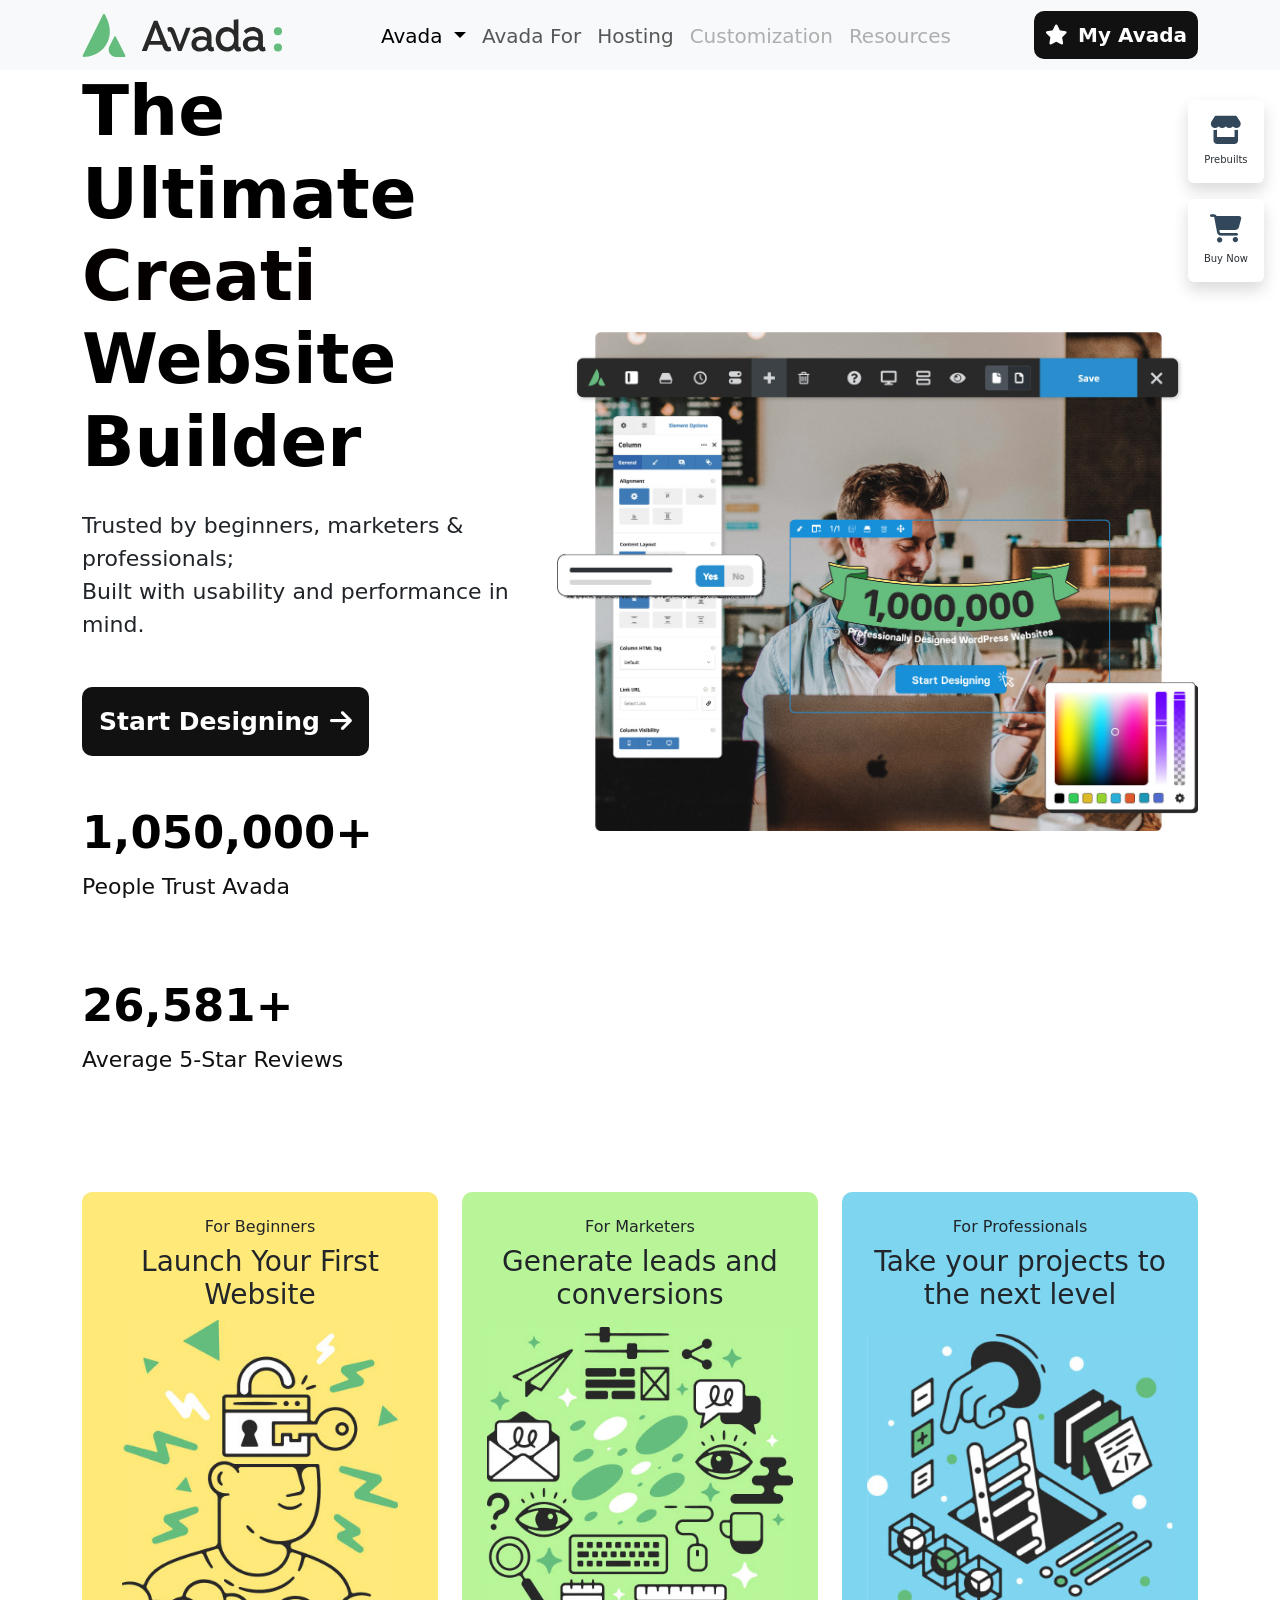
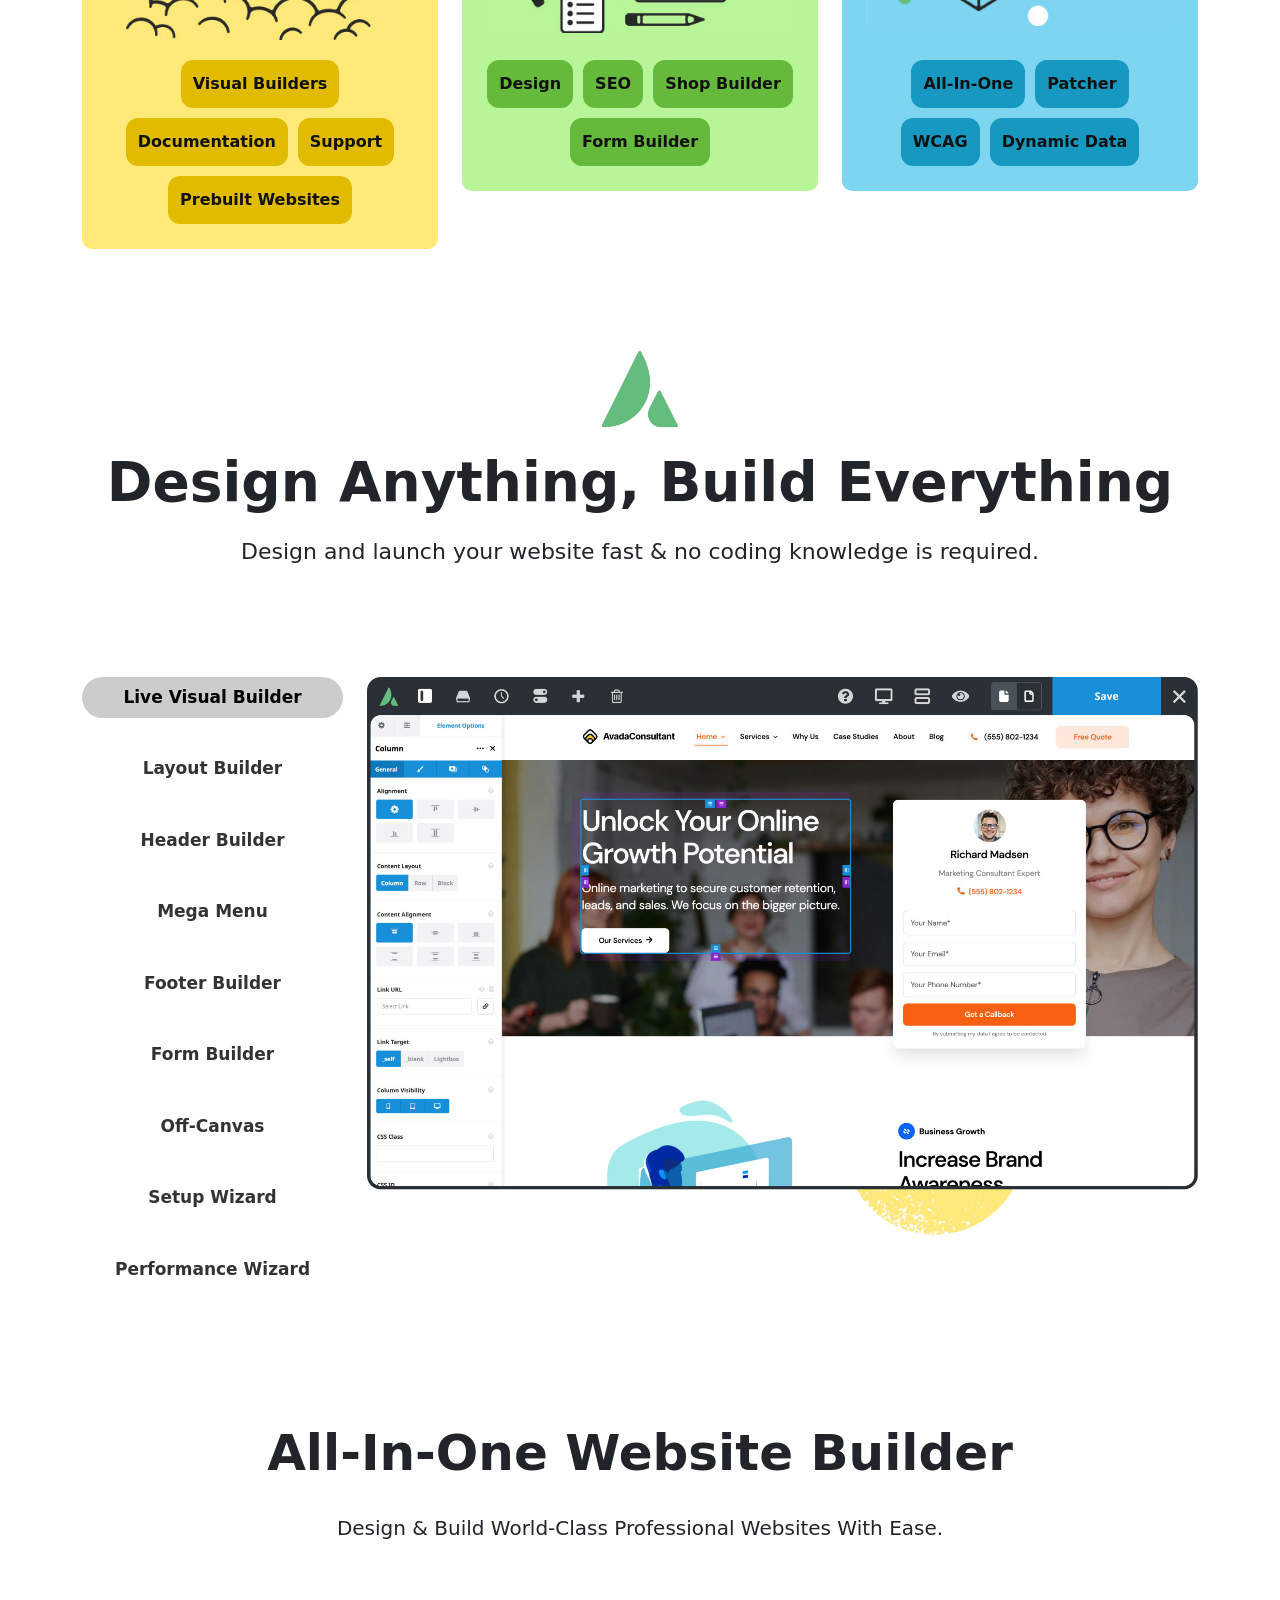
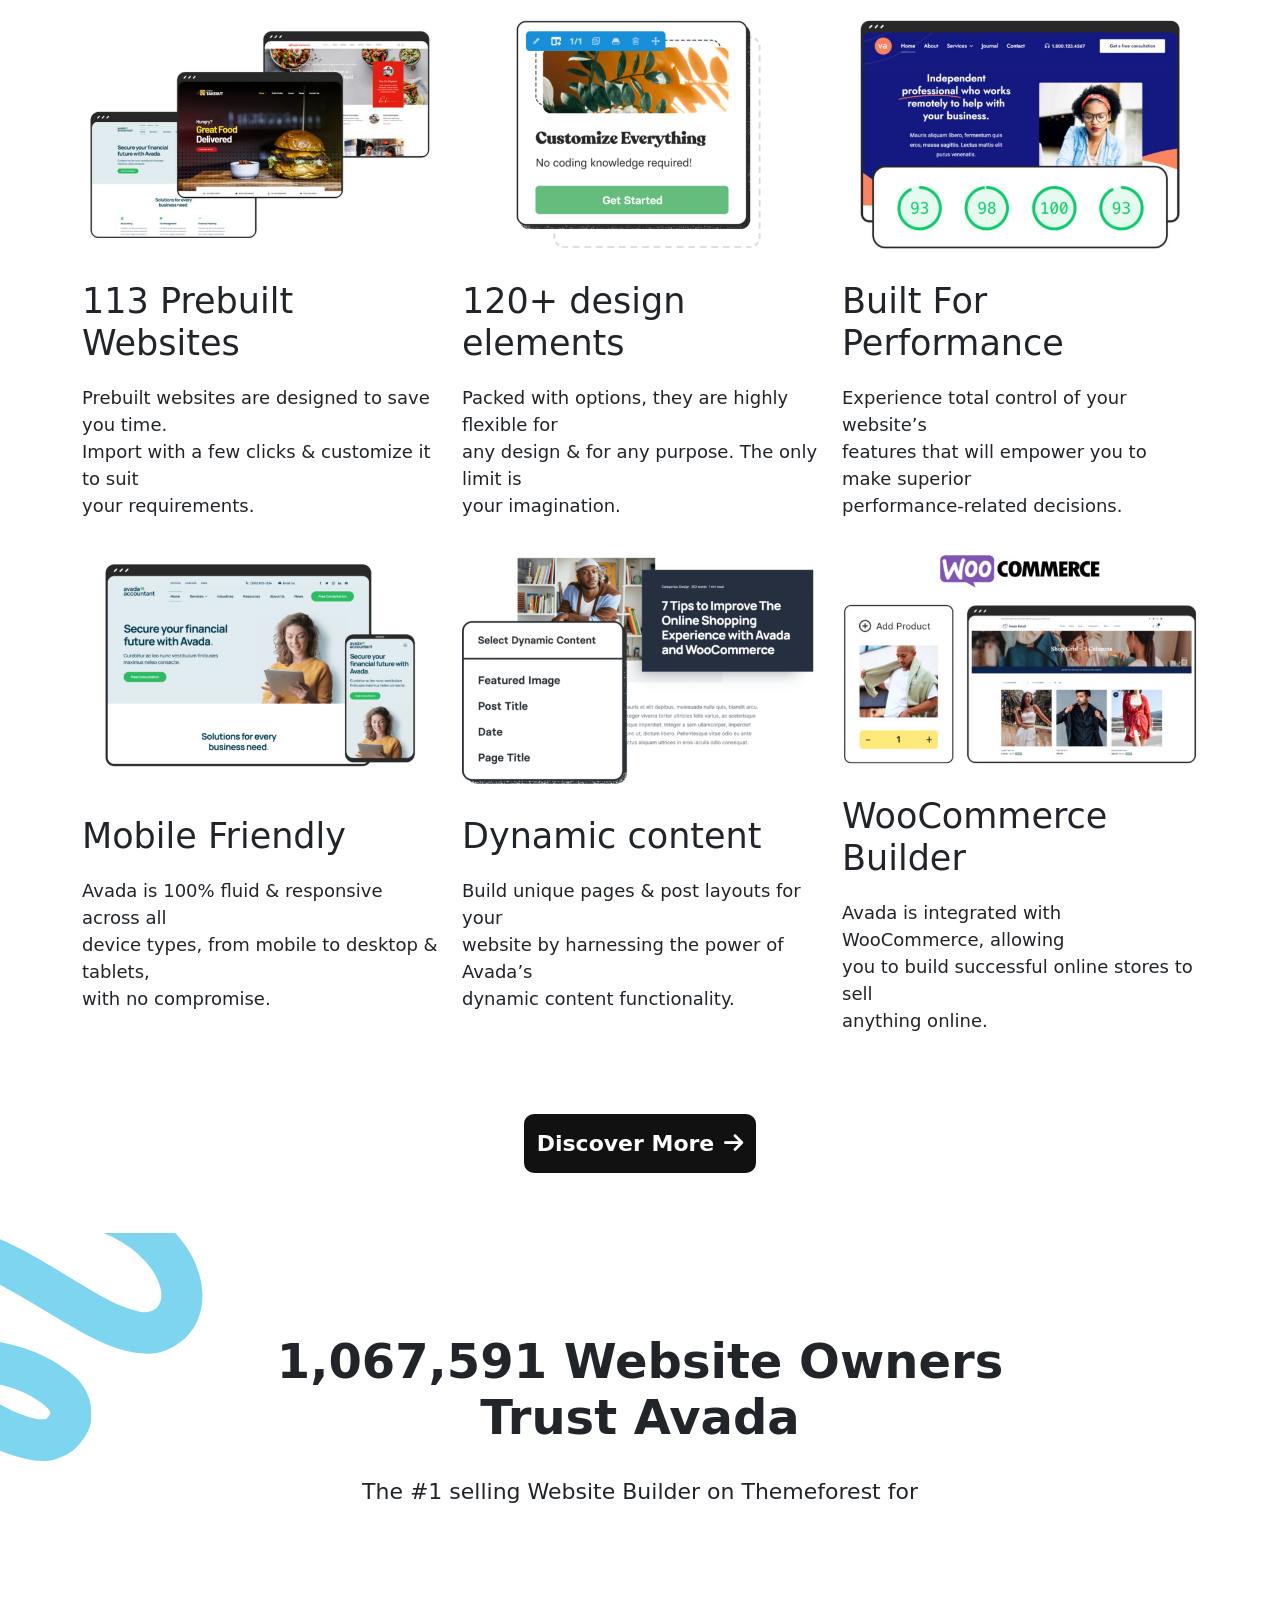
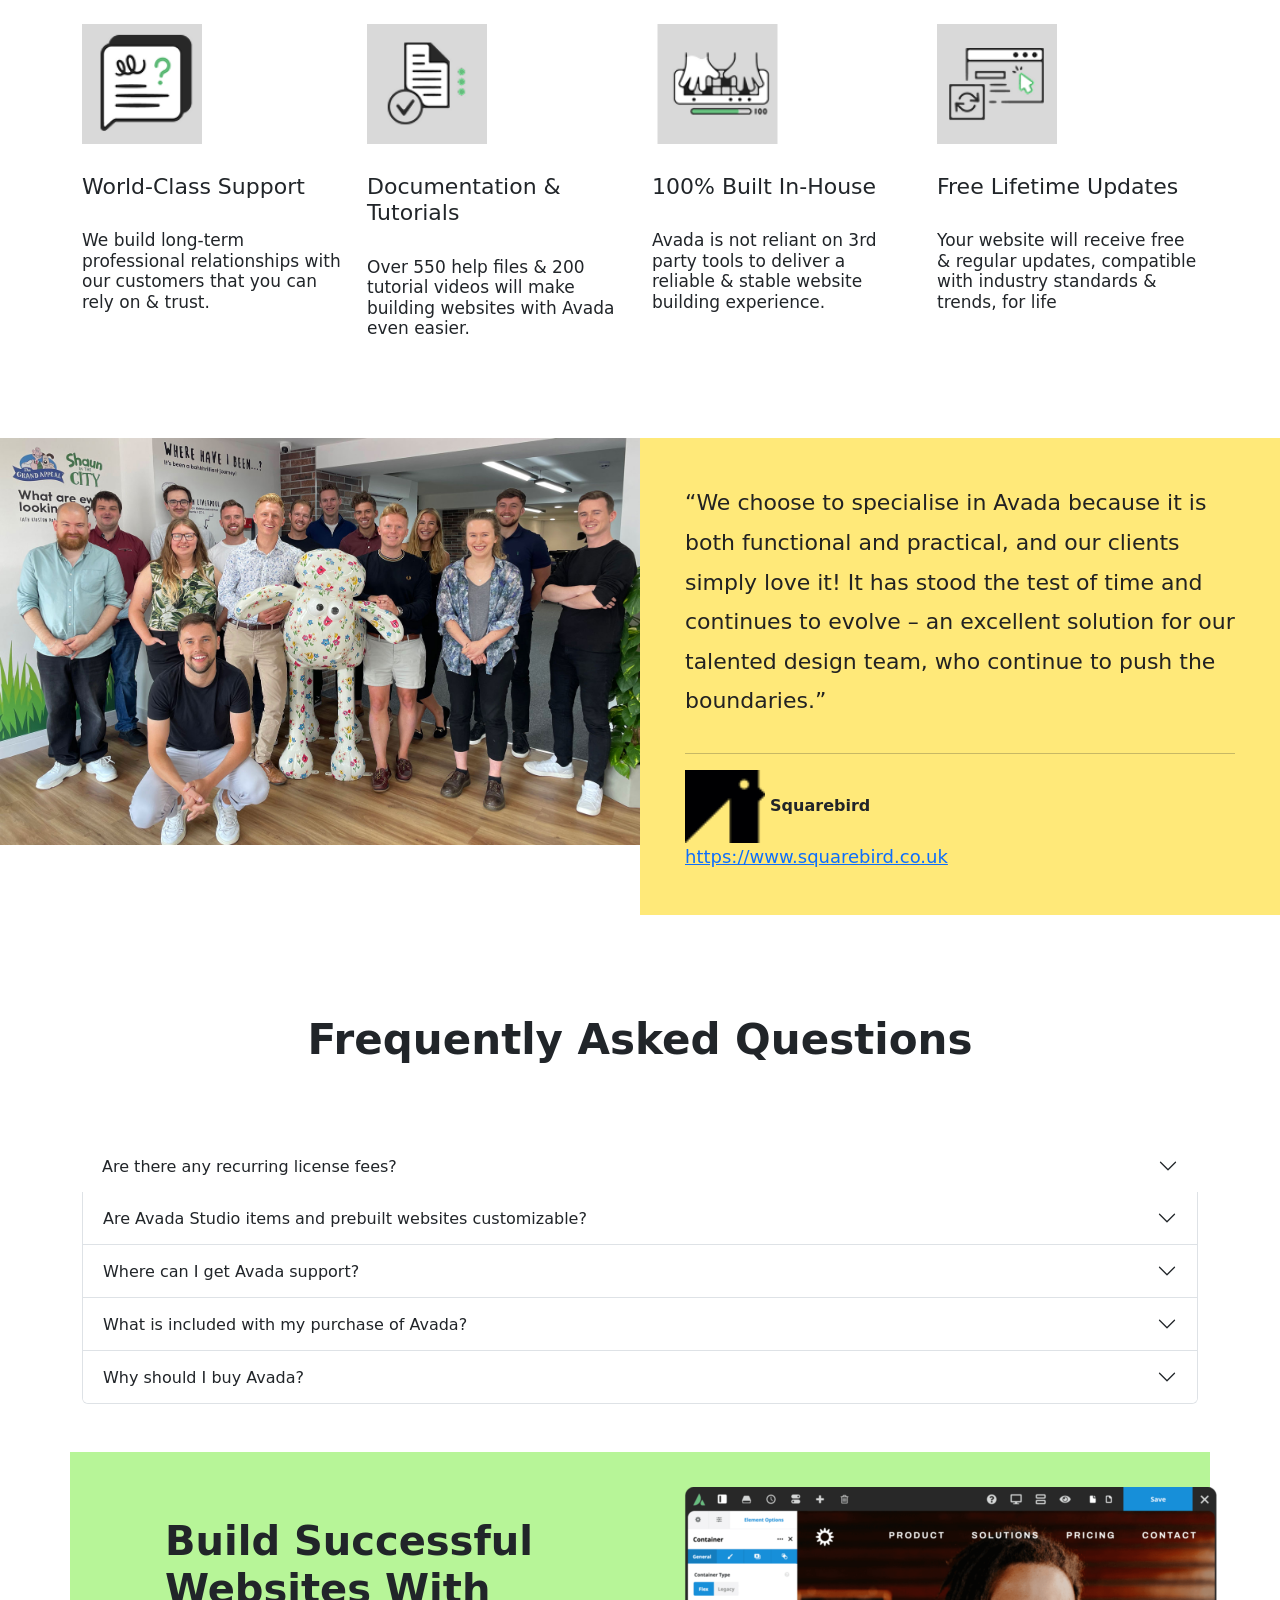
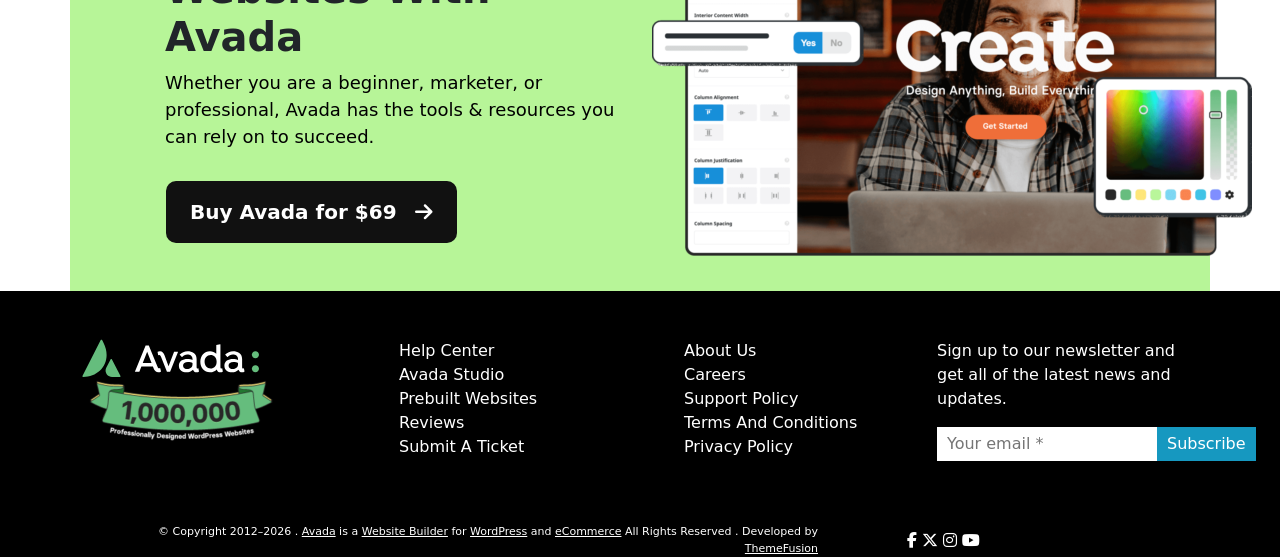
==== index.html @ 0044ace1 "Initial commit" ====
<!Doctype html>
<html lang="en">

<head>
    <meta charset="utf-8">
    <meta name="viewport" content="width=device-width, initial-scale=1">
    <meta name="description"
        content="Avada - The #1 Selling WordPress Theme. Build beautiful, professional websites with ease. Trusted by over 1,000,000 users.">
    <meta name="keywords" content="Avada, WordPress Theme, Website Builder, Drag and Drop Builder, Responsive Theme">
    <meta name="author" content="Anuj Kandari">
    <meta name="robots" content="index, follow">
    <meta name="theme-color" content="#4CAF50">

    <!-- Bootstrap CSS -->
    <link rel="stylesheet" href="https://cdnjs.cloudflare.com/ajax/libs/font-awesome/6.7.2/css/all.min.css">
    <link href="https://cdn.jsdelivr.net/npm/bootstrap@5.0.2/dist/css/bootstrap.min.css" rel="stylesheet">
    <link rel="stylesheet" href="css/style.css">

    <title>Avada | Website Builder For WordPress & eCommerce Preview - ThemeForest</title>
</head>

<body>

    <!--Navbar section start here -->
    <section>
        <nav class="navbar navbar-expand-lg navbar-light bg-light">
            <div class="container">
                <a class="navbar-brand" href="index.html"><img src="images/avada-logo-svg.svg" class="img-fluid"></a>
                <button class="navbar-toggler" type="button" data-bs-toggle="collapse"
                    data-bs-target="#navbarSupportedContent" aria-controls="navbarSupportedContent"
                    aria-expanded="false" aria-label="Toggle navigation">
                    <span class="navbar-toggler-icon"></span>
                </button>
                <div class="collapse navbar-collapse" id="navbarSupportedContent">
                    <ul class="navbar-nav m-auto mb-2 mb-lg-0">

                        <li class="nav-item dropdown">
                            <a class="nav-link dropdown-toggle active" href="#" id="avadaDropdown" role="button"
                                data-bs-toggle="dropdown" aria-expanded="false">
                                Avada
                            </a>

                            <div class="dropdown-menu p-4 border-0 shadow-lg rounded-4" style="min-width:1100px;">

                                <div class="row">

                                    <!-- Column 1 -->
                                    <div class="col-lg-4">
                                        <a href="live-visual-builder.html" class="text-decoration-none text-dark">
                                            <div class="d-flex mb-4">
                                                <i class="fa-solid fa-wand-magic-sparkles fs-3 me-3 text-success"></i>
                                                <div>
                                                    <h6 class="fw-bold mb-1">Live Visual Builder</h6>
                                                    <small class="text-muted">Design pages visually without
                                                        coding.</small>
                                                </div>
                                            </div>
                                        </a>
                                        <a href="header-builder.html" class="text-decoration-none text-dark">
                                            <div class="d-flex mb-4">
                                                <i class="fa-solid fa-window-maximize fs-3 me-3 text-primary"></i>
                                                <div>
                                                    <h6 class="fw-bold mb-1">Header Builder</h6>
                                                    <small class="text-muted">Create custom headers easily.</small>
                                                </div>
                                            </div>
                                        </a>
                                        <a href="footer-builder.html" class="text-decoration-none text-dark">
                                            <div class="d-flex mb-4">
                                                <i class="fa-solid fa-bars fs-3 me-3 text-danger"></i>
                                                <div>
                                                    <h6 class="fw-bold mb-1">Footer Builder</h6>
                                                    <small class="text-muted">Build beautiful footers.</small>
                                                </div>
                                            </div>
                                        </a>
                                        <a href="form-builder.html" class="text-decoration-none text-dark">
                                            <div class="d-flex">
                                                <i class="fa-solid fa-file-lines fs-3 me-3 text-warning"></i>
                                                <div>
                                                    <h6 class="fw-bold mb-1">Form Builder</h6>
                                                    <small class="text-muted">Powerful contact forms.</small>
                                                </div>

                                            </div>
                                            </a>
                                            <a href="setup-wizard.html" class="text-decoration-none text-dark">
                                            <div class="d-flex">
                                                <i class="fa-solid fa-square-check fs-3 me-2"></i>
                                                <div>
                                                    <h6 class="fw-bold mb-1">Setup Wizard</h6>
                                                    <small class="text-muted">Build websites on the fly, and fast</small>
                                                </div>

                                            </div>
                                        </a>
                                    </div>


                                    <!-- Column 2 -->
                                    <div class="col-lg-4">

                                        <div class="d-flex mb-4">
                                            <i class="fa-solid fa-layer-group fs-3 me-3 text-info"></i>
                                            <div>
                                                <h6 class="fw-bold mb-1">Layout Builder</h6>
                                                <small class="text-muted">Flexible page layouts.</small>
                                            </div>
                                        </div>

                                        <div class="d-flex mb-4">
                                            <i class="fa-solid fa-list fs-3 me-3 text-success"></i>
                                            <div>
                                                <h6 class="fw-bold mb-1">Mega Menu Builder</h6>
                                                <small class="text-muted">Create advanced menus.</small>
                                            </div>
                                        </div>

                                        <div class="d-flex mb-4">
                                            <i class="fa-solid fa-cart-shopping fs-3 me-3 text-primary"></i>
                                            <div>
                                                <h6 class="fw-bold mb-1">WooCommerce Builder</h6>
                                                <small class="text-muted">Build online stores.</small>
                                            </div>
                                        </div>

                                        <div class="d-flex">
                                            <i class="fa-solid fa-gauge-high fs-3 me-3 text-danger"></i>
                                            <div>
                                                <h6 class="fw-bold mb-1">Performance Wizard</h6>
                                                <small class="text-muted">Optimize your website.</small>
                                            </div>
                                        </div>

                                    </div>

                                    <!-- Column 3 -->
                                    <div class="col-lg-4">

                                        <div
                                            class="rounded-4 p-3 mb-3 bg-warning-subtle d-flex justify-content-between align-items-center">
                                            <div>
                                                <h6 class="fw-bold mb-1">Elements</h6>
                                                <small>120+ Design Elements</small>
                                            </div>
                                            <i class="fa-solid fa-cubes fs-2"></i>
                                        </div>

                                        <div
                                            class="rounded-4 p-3 mb-3 bg-success-subtle d-flex justify-content-between align-items-center">
                                            <div>
                                                <h6 class="fw-bold mb-1">Prebuilt Websites</h6>
                                                <small>100+ Ready Websites</small>
                                            </div>
                                            <i class="fa-solid fa-desktop fs-2"></i>
                                        </div>

                                        <div
                                            class="rounded-4 p-3 mb-3 bg-info-subtle d-flex justify-content-between align-items-center">
                                            <div>
                                                <h6 class="fw-bold mb-1">Avada Studio</h6>
                                                <small>600+ Content Blocks</small>
                                            </div>
                                            <i class="fa-solid fa-laptop-code fs-2"></i>
                                        </div>

                                        <div
                                            class="rounded-4 p-3 bg-primary-subtle d-flex justify-content-between align-items-center">
                                            <div>
                                                <h6 class="fw-bold mb-1">What's New</h6>
                                                <small>Latest Features</small>
                                            </div>
                                            <i class="fa-solid fa-star fs-2"></i>
                                        </div>

                                    </div>
                                    <div class=" col-12 mx-auto">
                                        <button class="button primary-btn w-100 py-4" type="button">
                                            Explore More Features
                                            <i class="fa-solid fa-arrow-right ms-2"></i>
                                        </button>
                                    </div>

                                </div>


                            </div>
                        </li>
                        <li class="nav-item">
                            <a class="nav-link" href="#">Avada For</a>
                        </li>
                        <li class="nav-item">
                            <a class="nav-link" href="#">Hosting</a>
                        </li>
                        <li class="nav-item">
                            <a class="nav-link disabled" href="#" tabindex="-1" aria-disabled="true"> Customization</a>
                        </li>
                        <li class="nav-item">
                            <a class="nav-link disabled" href="#" tabindex="-1" aria-disabled="true"> Resources</a>
                        </li>
                    </ul>
                    <div class="star">
                        <a href="#" class="star-btn">
                            <i class="fa-solid fa-star"></i>
                            My Avada
                        </a>
                    </div>
                </div>
            </div>
        </nav>
    </section>
    <!--Navbar section close here -->

    <!-- Homepage Banner section start here -->
    <section class="banner">
        <div class="container">
            <div class="row align-items-center">
                <div class="col-md-5">
                    <h1>
                        The Ultimate <br>
                        <span id="typing">Portfolio</span><br>
                        Website Builder
                    </h1>
                    <p>
                        Trusted by beginners, marketers & professionals;<br>
                        Built with usability and performance in mind.
                    </p>

                    <div class="start">
                        <a href="#" class="btn-start">
                            Start Designing
                            <i class="fa-solid fa-arrow-right"></i>
                        </a>
                    </div>

                    <!-- Reviews -->
                    <div class="reviews">
                        <div class="review-box">
                            <h2>1,050,000+</h2>
                            <p>People Trust Avada</p>
                        </div>
                        <div class="review-box">
                            <h2>26,581+</h2>
                            <p>Average 5-Star Reviews</p>
                        </div>
                    </div>
                </div>
                <div class="col-md-7">
                    <img src="images/avada-homepage-hero.jpg" class="img-fluid">
                </div>
            </div>
        </div>
    </section>
    <!-- Homepage Banner section close here -->

    <!-- Floating Sidebar Start here -->
    <section>

        <div class="floating-bar position-fixed end-0  me-3">

            <a href="#"
                class="float-box d-flex flex-column align-items-center justify-content-center bg-white rounded shadow text-decoration-none p-3 mb-3">
                <i class="fa-solid fa-store fs-3"></i>
                <span class="small mt-2">Prebuilts</span>
            </a>

            <a href="#"
                class="float-box d-flex flex-column align-items-center justify-content-center bg-white rounded shadow text-decoration-none p-3">
                <i class="fa-solid fa-cart-shopping fs-3"></i>
                <span class="small mt-2">Buy Now</span>
            </a>

        </div>

    </section>
    <!-- Floating Sidebar close here -->

    <!-- Marketing section start here -->
    <section class="marketing">
        <div class="container">
            <div class="row">
                <div class="col-md-4">
                    <!-- Card-Box 1 -->
                    <div class="mar_box">
                        <div class="mar_head">
                            <h6>For Beginners</h6>
                            <h3>Launch Your First Website</h3>
                        </div>
                        <div class="mar_img">
                            <img src="images/for-beginners@2x.jpg" class="img-fluid" alt="For Beginners" />
                        </div>
                        <div class="mar_tab">
                            <a href="#">Visual Builders</a>
                            <a href="#">Documentation</a>
                            <a href="#">Support</a>
                            <a href="#">Prebuilt Websites</a>
                        </div>
                    </div>
                </div>
                <div class="col-md-4">

                    <!-- Card-Box 2 -->

                    <div class="mar_box bg_02">
                        <div class="mar_head">
                            <h6>For Marketers</h6>
                            <h3>Generate leads and conversions</h3>
                        </div>
                        <div class="mar_img">
                            <img src="images/for-marketers@2x.jpg" class="img-fluid" alt="For Beginners" />
                        </div>
                        <div class="mar_tab">
                            <a href="#">Design</a>
                            <a href="#">SEO</a>
                            <a href="#">Shop Builder</a>
                            <a href="#">Form Builder</a>
                        </div>
                    </div>
                </div>
                <div class="col-md-4">

                    <!-- Card-Box 3 -->

                    <div class="mar_box bg_03">
                        <div class="mar_head">
                            <h6>For Professionals</h6>
                            <h3>Take your projects to the next level</h3>
                        </div>
                        <div class="mar_img">
                            <img src="images/for-pro-2@2x-400x382.jpg" class="img-fluid" alt="For Beginners" />
                        </div>
                        <div class="mar_tab">
                            <a href="#">All-In-One</a>
                            <a href="#">Patcher</a>
                            <a href="#">WCAG</a>
                            <a href="#">Dynamic Data</a>
                        </div>
                    </div>
                </div>
            </div>
        </div>
    </section>
    <!-- Marketing section close here -->

    <!-- Design banner section start here-->
    <section class="design">
        <div class="container">
            <div class="design-banner">
                <img src="images/download.png" alt="design-logo" />
                <h2>Design Anything, Build Everything</h2>
                <p>Design and launch your website fast & no coding knowledge is required.</p>
            </div>
        </div>
    </section>
    <!-- Design banner section close here-->

    <!-- Tab section start here-->
    <section class="product-section">

        <div class="container py-5">
            <div class="row">

                <!-- Left Vertical Tabs -->
                <div class="col-lg-3">
                    <div class="nav flex-column nav-pills" id="v-pills-tab" role="tablist">

                        <button class="nav-link active" data-bs-toggle="pill" data-bs-target="#live-visual-builder">
                            Live Visual Builder
                        </button>

                        <button class="nav-link" data-bs-toggle="pill" data-bs-target="#layout-builder">
                            Layout Builder
                        </button>

                        <button class="nav-link" data-bs-toggle="pill" data-bs-target="#header-builder">
                            Header Builder
                        </button>

                        <button class="nav-link" data-bs-toggle="pill" data-bs-target="#mega-menu">
                            Mega Menu
                        </button>

                        <button class="nav-link" data-bs-toggle="pill" data-bs-target="#footer-builder">
                            Footer Builder
                        </button>

                        <button class="nav-link" data-bs-toggle="pill" data-bs-target="#form-builder">
                            Form Builder
                        </button>

                        <button class="nav-link" data-bs-toggle="pill" data-bs-target="#off-canvas">
                            Off-Canvas
                        </button>

                        <button class="nav-link" data-bs-toggle="pill" data-bs-target="#setup-wizard">
                            Setup Wizard
                        </button>

                        <button class="nav-link" data-bs-toggle="pill" data-bs-target="#performance-wizard">
                            Performance Wizard
                        </button>

                    </div>
                </div>

                <!-- Right Content -->
                <div class="col-lg-9">
                    <div class="tab-content">

                        <div class="tab-pane fade show active" id="live-visual-builder">
                            <img src="images/live-visual.jpg" class="img-fluid" alt="Live Visual Builder">
                        </div>

                        <div class="tab-pane fade" id="layout-builder">
                            <img src="images/layout-builder-4.jpg" class="img-fluid" alt="Layout Builder">
                        </div>

                        <div class="tab-pane fade" id="header-builder">
                            <img src="images/header-builder-5.jpg" class="img-fluid" alt="Header Builder">
                        </div>

                        <div class="tab-pane fade" id="mega-menu">
                            <img src="images/mega-menu-feature.jpg" class="img-fluid" alt="Mega Menu">
                        </div>

                        <div class="tab-pane fade" id="footer-builder">
                            <img src="images/footer-builder-5 (1).jpg" class="img-fluid" alt="Footer Builder">
                        </div>

                        <div class="tab-pane fade" id="form-builder">
                            <img src="images/form-builder.jpg" class="img-fluid" alt="Form Builder">
                        </div>

                        <div class="tab-pane fade" id="off-canvas">
                            <img src="images/off-canvas-feature.jpg" class="img-fluid" alt="Off-Canvas">
                        </div>

                        <div class="tab-pane fade" id="setup-wizard">
                            <img src="images/setup-wizard-1.webp" class="img-fluid" alt="Setup Wizard">
                        </div>

                        <div class="tab-pane fade" id="performance-wizard">
                            <img src="images/performance-wizard.jpg" class="img-fluid" alt="Performance Wizard">
                        </div>

                    </div>
                </div>

            </div>
        </div>

    </section>
    <!-- Tab section close here-->

    <!-- Website builder section start here -->
    <section class="builder">
        <div class="container">
            <div class="builder-text">
                <h2>All-In-One Website Builder</h2>
                <p>Design & Build World-Class Professional Websites With Ease.</p>
            </div>
        </div>
    </section>
    <!-- Website builder section close here -->

    <!--  design elements section start here -->
    <section class="element">
        <div class="container">
            <div class="row row-cols-3">
                <div class="col">
                    <img src="images/prebuilt-website-2@2x-600x389.jpg" class="img-fluid" alt="">
                    <div class="element-text">
                        <h3> 113 Prebuilt Websites</h3>
                        <p>Prebuilt websites are designed to save you time.<br>Import with a few clicks & customize it
                            to suit<br>your requirements.</p>
                    </div>
                </div>

                <div class="col">
                    <img src="images/design-elements-600x389.webp" class="img-fluid" alt="">
                    <div class="element-text">
                        <h3>120+ design elements</h3>
                        <p>Packed with options, they are highly flexible for<br>any design & for any purpose. The only
                            limit is<br>your imagination.</p>
                    </div>
                </div>

                <div class="col">
                    <img src="images/performance-600x389 (1).jpg" class="img-fluid" alt="">
                    <div class="element-text">
                        <h3>Built For Performance</h3>
                        <p>Experience total control of your website’s<br>features that will empower you to make
                            superior<br>performance-related decisions.</p>
                    </div>
                </div>

                <div class="col">
                    <img src="images/mobile-friendly-600x389.webp" class="img-fluid" alt="">
                    <div class="element-text">
                        <h3>Mobile Friendly</h3>
                        <p>Avada is 100% fluid & responsive across all<br>device types, from mobile to desktop &
                            tablets,<br>with no compromise.</p>
                    </div>
                </div>

                <div class="col">
                    <img src="images/dynamic-content-600x390.webp" class="img-fluid" alt="">
                    <div class="element-text">
                        <h3>Dynamic content</h3>
                        <p>Build unique pages & post layouts for your<br>website by harnessing the power of
                            Avada’s<br>dynamic content functionality.</p>
                    </div>
                </div>
                <div class="col">
                    <img src="images/woo-3-600x355.jpg" class="img-fluid" alt="">
                    <div class="element-text">
                        <h3>WooCommerce Builder</h3>
                        <p>Avada is integrated with WooCommerce, allowing<br>you to build successful online stores to
                            sell<br>anything online. </p>
                    </div>
                </div>
                <div class="discover">
                    <a href="#" class="discover-btn">
                        Discover More
                        <i class="fa-solid fa-arrow-right"></i>
                    </a>
                </div>
            </div>
        </div>
    </section>
    <!--  design elements section start here -->

    <!-- background img Section start here -->
    <section class="trust">
        <div class="container">
            <div class="background-img">
                <h2>1,067,591 Website Owners <br>
                    Trust Avada</h2>
                <p>The #1 selling Website Builder on Themeforest for </p>
            </div>
        </div>
    </section>
    <!-- background img Section close  here -->

    <!-- Website documentation section start here -->
    <section class="document">
        <div class="container">
            <div class="row">
                <div class="col-md-3">
                    <div class="document-banner">
                        <div class="comoom-h">
                            <img src="images/icon-2.png" class="" alt="world-class-support" />
                            <h3>World-Class Support</h3>
                            <p>We build long-term professional relationships with our customers that you can rely on &
                                trust.</p>
                        </div>
                    </div>
                </div>

                <div class="col-md-3">
                    <div class="document-banner">
                        <div class="comoom-h">
                            <img src="images/icon-4.png" class="" alt="world-class-support" />
                            <h3>Documentation & Tutorials</h3>
                            <p>Over 550 help files & 200 tutorial videos will make building websites with Avada even
                                easier.
                            </p>
                        </div>
                    </div>
                </div>
                <div class="col-md-3">
                    <div class="document-banner">
                        <div class="comoom-h">
                            <img src="images/icon-1.png" class="" alt="world-class-support" />
                        </div>

                        <h3>100% Built In-House</h3>
                        <p>Avada is not reliant on 3rd party tools to deliver a reliable & stable website building
                            experience.</p>
                    </div>
                </div>

                <div class="col-md-3">
                    <div class="document-banner">
                        <div class="comoom-h">
                            <img src="images/icon-3.png" class="" alt="world-class-support" />
                        </div>

                        <h3>Free Lifetime Updates</h3>
                        <p>Your website will receive free & regular updates, compatible with industry standards &
                            trends, for life</p>
                    </div>
                </div>

            </div>
        </div>
    </section>
    <!-- Website documentation section start here -->

    <!-- Team section start here -->
    <section class="team">
        <div class="container-fluid ">
            <div class="row ">
                <div class="col-md-6 px-0">
                    <div class="team-banner">
                        <img src="images/Squarebird.jpg" class="img-fluid" alt="Team img" />
                    </div>
                </div>
                <div class="col-md-6 px-0 bg-yellow ">
                    <div class="team-text">
                        <p>“We choose to specialise in Avada because it is both functional and practical, and our
                            clients
                            simply love it! It has stood the test of time and continues to evolve – an excellent
                            solution
                            for our talented design team, who continue to push the boundaries.”</p>
                        <hr>
                        <div class="square-bird d-flex flex-column align-items-start">
                            <span><img src="images/squarebird-logo.webp" class="img-fluid d-inline"
                                    alt="squarebird-logo" />
                                <b>Squarebird</b></span>
                            <a href="https://www.squarebird.co.uk/" target="_blank"
                                rel="noopener">https://www.squarebird.co.uk</a>
                        </div>
                    </div>

                </div>
            </div>


        </div>
    </section>
    <!-- Team section close here -->

    <!-- Frequently Asked Questions Section start here -->
    <section class="faq">
        <div class="container">
            <div class="question-text">
                <h2>Frequently Asked Questions</h2>
            </div>
            <!--question 1 -->
            <div class="accordion accordion-flush" id="accordionFlushExample">
                <div class="accordion-item">
                    <h2 class="accordion-header" id="flush-headingOne">
                        <button class="accordion-button collapsed" type="button" data-bs-toggle="collapse"
                            data-bs-target="#flush-collapseOne" aria-expanded="false" aria-controls="flush-collapseOne">
                            Are there any recurring license fees?
                        </button>
                    </h2>
                    <div id="flush-collapseOne" class="accordion-collapse collapse" aria-labelledby="flush-headingOne"
                        data-bs-parent="#accordionFlushExample">
                        <div class="accordion-body">
                            <p> there are no recurring license fees (or subscription fees) to use"
                                <a href="https://1.envato.market/e4rPJ1">avada</a>
                                with
                                <a href="https://wordpress.org/">WordPress</a>
                                . It is a one-time purchase that provides lifetime updates at no extra cost, and the
                                Avada license is valid for life.
                            </p>

                        </div>
                    </div>
                    <!--question 2 -->
                    <div class="accordion-item">
                        <h2 class="accordion-header" id="flush-headingTwo">
                            <button class="accordion-button collapsed" type="button" data-bs-toggle="collapse"
                                data-bs-target="#flush-collapseTwo" aria-expanded="false"
                                aria-controls="flush-collapseTwo">
                                Are Avada Studio items and prebuilt websites customizable?
                            </button>
                        </h2>
                        <div id="flush-collapseTwo" class="accordion-collapse collapse"
                            aria-labelledby="flush-headingTwo" data-bs-parent="#accordionFlushExample">
                            <div class="accordion-body">
                                <p>Yes, each Avada Studio item and each prebuilt website is 100% customizable. All items
                                    and prebuilt websites are professionally designed by our in-house design team,
                                    created to showcase Avada’s capabilities and save you time.</p>
                                <p>Once you import an Avada Studio item or a website, you can entirely customize the
                                    content and layouts to your liking. Add/remove/adjust/customize the imagery, text,
                                    styling, layouts, and more using the Avada Website Builder.</p>
                            </div>
                        </div>
                        <!--question 3 -->
                    </div>
                    <div class="accordion-item">
                        <h2 class="accordion-header" id="flush-headingThree">
                            <button class="accordion-button collapsed" type="button" data-bs-toggle="collapse"
                                data-bs-target="#flush-collapseThree" aria-expanded="false"
                                aria-controls="flush-collapseThree">
                                Where can I get Avada support?
                            </button>
                        </h2>
                        <div id="flush-collapseThree" class="accordion-collapse collapse"
                            aria-labelledby="flush-headingThree" data-bs-parent="#accordionFlushExample">
                            <div class="accordion-body">
                                <p>In addition to an extensive library of detailed"
                                    <a href="https://avada.com/help-center/"> documentation and Avada video
                                        tutorials</a>
                                    ",our professional team of Avada support experts offers hands-on support for all
                                    aspects of
                                    <a href="https://avada.com/">Avada</a>
                                </p>
                                <!--list-item Section start here-->
                                <ul>
                                    <li>"You must"
                                        <a href="https://avada.com/documentation/how-to-register-for-my-avada/"
                                            target="_blank" rel="noreferrer noopener">register</a>
                                        "for a My Avada support account to access Avada support".
                                    </li>
                                    <li>Once your My Avada support account is set up, please
                                        <a href="https://my.avada.com/submit-a-ticket/" target="_blank"
                                            rel="noreferrer noopener">submit support tickets here</a>
                                    </li>
                                    <li>For detailed information on using your My Avada support account, please see this
                                        <a href="https://avada.com/documentation/how-to-use-my-avada/" target="_blank"
                                            rel="noreferrer noopener">help file and explainer video</a>
                                    </li>
                                    <li>"For a detailed overview of the Avada support policy, please go"
                                        <a href="https://avada.com/support-policy/" target="_blank"
                                            rel="noreferrer noopener">here</a>
                                    </li>
                                    <li>"Check to see if you are"
                                        <a href="http://avada.com/documentation/avada-grandfathered-support/"
                                            target="_blank" rel="noreferrer noopener">eligible</a>
                                        "for Grandfathered Avada support."
                                    </li>
                                </ul>
                                <!--list-item Section close here-->
                            </div>
                        </div>
                    </div>
                    <!--question 4 -->
                    <div class="accordion-item">
                        <h2 class="accordion-header" id="flush-headingFour">
                            <button class="accordion-button collapsed" type="button" data-bs-toggle="collapse"
                                data-bs-target="#flush-collapseFour" aria-expanded="false"
                                aria-controls="flush-collapseFour">
                                What is included with my purchase of Avada?
                            </button>
                        </h2>
                        <div id="flush-collapseFour" class="accordion-collapse collapse"
                            aria-labelledby="flush-headingFour" data-bs-parent="#accordionFlushExample">
                            <div class="accordion-body">
                                <p>With your purchase of
                                    <a
                                        href="https://themeforest.net/item/avada-responsive-multipurpose-theme/2833226/?aid=ThemeFusion&aso=home&aca=item&irgwc=1&afsrc=1&clickid=Q-5Wwz1p3xyZTrd2HW2m1zJ-UkuXkjT1qwgEw00&iradid=275988&irpid=1292887&iradtype=ONLINE_TRACKING_LINK&irmptype=mediapartner&mp_value1=&utm_campaign=af_impact_radius_1292887&utm_medium=affiliate&utm_source=impact_radius">Avada</a>
                                    ",you will receive:"
                                </p>
                                <!--list-item 2 Section Start here--->
                                <ul>
                                    <li>
                                        6 Months of
                                        <a href="https://avada.com/about-us/" target="_blank">world-class hands-on Avada
                                            support</a>.
                                        the valid support period starts from the date and time of purchase.
                                        Support can be
                                        <a href="https://avada.com/documentation/extending-and-renewing-avada-support/"
                                            target="_blank">renewed/extended</a>
                                        if additional support is required down the line.
                                    </li>
                                    <li>
                                        A dedicated
                                        <a href="https://avada.com/documentation/how-to-manage-your-licenses-on-my-avada/"
                                            target="_blank" rel="noreferrer noopener"> My Avada account</a>
                                        to manage your licenses, staging sites, bug reports, plugins, and more.
                                    </li>
                                    <li>
                                        The option to register a single
                                        <strong>staging/dev/local site</strong>
                                        per top-level domain based on these
                                        <a href="https://avada.com/documentation/avada-registration-and-licensing-faq/#collapse-1-864011"
                                            target="_blank">predefined patterns</a>.
                                    </li>
                                    <li>
                                        6 Bundled premium
                                        <a href="https://avada.com/documentation/avadas-bundled-premium-plugins/"
                                            target="_blank">plugins</a>.
                                    </li>
                                    <li>
                                        110+ Prebuilt
                                        <a href="https://avada.com/prebuilt-websites/" target="_blank">Avada
                                            websites</a>
                                        that can be imported with a few clicks, and all of which are
                                        100% customizable.
                                    </li>
                                    <li>
                                        Access to prebuilt
                                        <a href="https://avada.com/feature/avada-studio/" target="_blank">Avada
                                            Studio</a>
                                        creative content. There are 600+ content blocks that can be
                                        imported with a click and are 100% customizable.
                                    </li>
                                    <li>
                                        120+ Avada Design and Layout Elements.
                                    </li>
                                    <li>
                                        Access to the
                                        <a href="https://avada.com/help-center/" target="_blank">Avada Help Center</a>,
                                        which includes 550+ detailed help files expertly curated to provide
                                        cutting-edge, up-to-date information to make your Avada website-building
                                        journey even easier.
                                    </li>
                                    <li>
                                        Access to 300+
                                        <a href="https://www.youtube.com/@AvadaVideos" target="_blank">Avada video
                                            tutorials</a>,
                                        with new videos expertly curated to provide guidance on how to get
                                        the best out of Avada and WordPress.
                                    </li>
                                    <li>
                                        Free regular updates for Avada for the lifetime of your license.
                                        Software updates are extensive, thoroughly tested, and consistent,
                                        as shown in the detailed
                                        <a href="https://avada.com/documentation/avada-changelog/" target="_blank">Avada
                                            changelog</a>.
                                    </li>
                                    <li>
                                        Avada maintenance patches. The built-in
                                        <a href="https://avada.com/documentation/avada-patcher/" target="_blank">Avada
                                            Patcher tool</a>
                                        is seamless, allowing our development team to push improvements
                                        and fixes to all Avada installations without requiring a full update.
                                    </li>
                                    <li>
                                        Avada works seamlessly in design and is integrated with popular plugins,
                                        including WooCommerce, Yoast SEO, The Events Calendar, bbPress,
                                        HubSpot, and more.
                                    </li>
                                    <li>
                                        And so much
                                        <a href="https://avada.com/features/" target="_blank">more..</a>
                                    </li>
                                </ul>

                                <!--list-item 2 Section close here--->

                            </div>
                        </div>
                        <!--question 5 -->
                    </div>
                    <div class="accordion-item">
                        <h2 class="accordion-header" id="flush-headingFive">
                            <button class="accordion-button collapsed" type="button" data-bs-toggle="collapse"
                                data-bs-target="#flush-collapseFive" aria-expanded="false"
                                aria-controls="flush-collapseFive">
                                Why should I buy Avada?
                            </button>
                        </h2>

                        <div id="flush-collapseFive" class="accordion-collapse collapse"
                            aria-labelledby="flush-headingFive" data-bs-parent="#accordionFlushExample">
                            <div class="accordion-body">
                                <p>
                                    There are many reasons why you should
                                    <a href="1.envato.market/e4rPJ1" target="_blank" rel="noopener noreferrer">buy
                                        Avada</a>
                                    to build your WordPress website.
                                    <a href="https://avada.com/" target="_blank" rel="noopener noreferrer">Avada</a>
                                    will empower even beginners to build professional-grade websites with confidence.
                                    Here are some reasons that stand out:
                                </p>

                                <!--list-item 3 start here--->

                                <ul>
                                    <li>
                                        Avada is the #1 Selling WordPress Theme on
                                        <a href="https://1.envato.market/e4rPJ1" target="_blank"
                                            rel="noopener noreferrer">
                                            ThemeForest
                                        </a>
                                        for 14+ years and counting. The best is still to come!
                                    </li>
                                    <li>
                                        Avada is trusted by more than 1,000,000 active users and is backed by years of
                                        proven reliability and stability.
                                    </li>
                                    <li>
                                        Avada is 100% developed and maintained in-house, ensuring that you do not need
                                        to rely on third-party plugins to build a successful WordPress website.
                                    </li>
                                    <li>
                                        Effortlessly design professional-grade websites with an intuitive drag-and-drop
                                        <a href="https://avada.com/feature/live-visual-builder/" target="_blank"
                                            rel="noopener noreferrer">
                                            visual builder
                                        </a>
                                        — no coding required.
                                    </li>
                                    <li>
                                        Avada is fully responsive and mobile-friendly, ensuring your website looks and
                                        functions perfectly on any device, providing seamless experiences everywhere.
                                    </li>
                                    <li>
                                        Avada includes 100+
                                        <a href="https://avada.com/prebuilt-websites/" target="_blank"
                                            rel="noopener noreferrer">
                                            pre-built websites
                                        </a>,
                                        which are 100% customizable. They can be imported with a couple of clicks,
                                        making it easy to launch your new website quickly.
                                    </li>
                                    <li>
                                        Avada includes access to prebuilt
                                        <a href="https://avada.com/feature/avada-studio/" target="_blank"
                                            rel="noopener noreferrer">
                                            Avada Studio
                                        </a>
                                        creative content. There are 600+ content blocks that can be imported with a
                                        click and are 100% customizable.
                                    </li>
                                    <li>
                                        Avada enables you to leverage
                                        <a href="https://avada.com/documentation/how-to-use-dynamic-content-options-in-avada/"
                                            target="_blank" rel="noopener noreferrer">
                                            dynamic content
                                        </a>,
                                        <a href="https://avada.com/documentation/understanding-conditional-layouts/"
                                            target="_blank" rel="noopener noreferrer">
                                            conditional layouts
                                        </a>,
                                        and unlimited styling options to craft fully personalized websites tailored to
                                        your specific needs.
                                    </li>
                                    <li>
                                        Avada offers seamless WooCommerce integration and compatibility, along with an
                                        intuitive
                                        <a href="https://avada.com/feature/woocommerce/" target="_blank"
                                            rel="noopener noreferrer">
                                            eCommerce builder
                                        </a>
                                        that enables you to create custom online stores with unique product layouts and
                                        tailored customer sales journeys.
                                    </li>
                                    <li>
                                        Avada benefits from ongoing enhancements, feature expansions, and consistent
                                        updates, keeping your site secure, modern, and future-proof.
                                    </li>
                                    <li>
                                        Avada includes access to
                                        <a href="https://avada.com/help-center/" target="_blank"
                                            rel="noopener noreferrer">
                                            comprehensive documentation
                                        </a>,
                                        <a href="https://www.youtube.com/@AvadaVideos" target="_blank"
                                            rel="noopener noreferrer">
                                            video tutorials
                                        </a>,
                                        and resources to help you master Avada, even if you have no prior
                                        website-building experience.
                                    </li>
                                    <li>
                                        Avada provides
                                        <a href="https://avada.com/about-us/" target="_blank" rel="noopener noreferrer">
                                            world-class support
                                        </a>
                                        with a dedicated, professional support team and a large, active, helpful
                                        community of Avada enthusiasts and professionals.
                                    </li>
                                    <li>
                                        Avada is ideal for
                                        <a href="https://avada.com/for-beginners/" target="_blank"
                                            rel="noopener noreferrer">
                                            beginners
                                        </a>,
                                        <a href="https://avada.com/for-professionals/" target="_blank"
                                            rel="noopener noreferrer">
                                            professionals
                                        </a>,
                                        small businesses, and
                                        <a href="https://avada.com/for-marketers/" target="_blank"
                                            rel="noopener noreferrer">
                                            marketers
                                        </a>
                                        alike. Avada scales effortlessly with unmatched flexibility and innovation.
                                    </li>
                                    <li>
                                        Avada works seamlessly with popular third-party plugins, including Yoast SEO,
                                        WooCommerce, The Events Calendar, HubSpot, WPML, and more.
                                    </li>
                                </ul>

                                <!--list-item 3 close here--->

                            </div>
                        </div>

                    </div>
                </div>
    </section>
    <!-- Frequently Asked Questions Section close here -->


    <!-- Build -Website section start here -->
    <section class="web-display py-5">
        <div class="container">
            <div class="row align-items-center">

                <!-- Left Content -->
                <div class="col-lg-6 col-md-12">
                    <h2 class="display-5 fw-bold pt-4">
                        Build Successful <br> Websites With Avada
                    </h2>

                    <p class="lead text-secondary mb-4">
                        Whether you are a beginner, marketer, or professional,
                        Avada has the tools & resources you can rely on to succeed.
                    </p>
                    <div class="btn">
                        <a href="#" class="btn-dark px-4 py-3 ms-md-5">
                            Buy Avada for $69
                            <i class="fa-solid fa-arrow-right ms-2"></i>
                        </a>
                    </div>
                </div>
                <!-- Right Image -->
                <div class="col-lg-6 col-md-12 text-center">
                    <img src="images/footer-cta-600x369.webp" alt="Avada Image">
                </div>

            </div>
        </div>
    </section>
    <!-- Build -Website section close here -->

    <!-- footer section start here -->
    <footer class="footer bg-dark text-white">
        <div class="container">
            <div class="row gy-5">
                <div class="col-lg-3 col-md-6">
                    <!-- Logo -->
                    <div class="footer-col footer-logo">
                        <a href="#">
                            <img src="images/avada-logo-light-svg.svg" alt="Avada Logo">
                        </a>

                        <img src="images/avada-million-sales-milestone-ribbon-small-200x67.webp" alt="1 Million Users">
                    </div>

                </div>

                <div class="col-lg-3 col-md-6">
                    <!-- Links -->
                    <div class="footer-col">
                        <div class="footer-link">
                            <ul>
                                <li><a href="#">Help Center</a></li>
                                <li><a href="#">Avada Studio</a></li>
                                <li><a href="#">Prebuilt Websites</a></li>
                                <li><a href="#">Reviews</a></li>
                                <li><a href="#">Submit A Ticket</a></li>
                            </ul>
                        </div>
                    </div>
                </div>

                <div class="col-lg-3 col-md-6">
                    <!-- Links -->
                    <div class="footer-col">
                        <div class="footer-link">
                            <ul>
                                <li><a href="#">About Us</a></li>
                                <li><a href="#">Careers</a></li>
                                <li><a href="#">Support Policy</a></li>
                                <li><a href="#">Terms And Conditions</a></li>
                                <li><a href="#">Privacy Policy</a></li>
                            </ul>
                        </div>
                    </div>

                </div>

                <div class="col-lg-3 col-md-6">
                    <!-- Newsletter -->
                    <div class="footer-col newsletter">

                        <p>
                            Sign up to our newsletter and get all of the latest
                            news and updates.
                        </p>

                        <form class="subscribe-form">
                            <input type="email" placeholder="Your email *">
                            <button type="submit">Subscribe</button>
                        </form>
                    </div>
                </div>
            </div>
            <!--copyright raw-->

            <div class="row align-items-center pt-5 mt- border-top">

                <div class="col-lg-8 text-center text-lg-end">
                    <!-- Copyright -->
                    <div class="footer-bottom">
                        <div class="copyright">
                            © Copyright 2012–2026 .
                            <a href="#">Avada</a> is a
                            <a href="#">Website Builder</a> for
                            <a href="#">WordPress</a> and
                            <a href="#">eCommerce</a>
                            All Rights Reserved .
                            Developed by <a href="#">ThemeFusion</a>
                        </div>
                    </div>
                </div>

                <div class="col-lg-4 text-center text-lg-start">
                    <!-- Social Icons -->
                    <div class="social-icons">
                        <a href="#"><i class="fa-brands fa-facebook-f"></i></a>
                        <a href="#"><i class="fa-brands fa-x-twitter"></i></a>
                        <a href="#"><i class="fa-brands fa-instagram"></i></a>
                        <a href="#"><i class="fa-brands fa-youtube"></i></a>
                    </div>
                </div>

            </div>
        </div>

    </footer>
    <!-- footer section start here -->

    <!-- Optional JavaScript; choose one of the two! -->

    <!-- Option 1: Bootstrap Bundle with Popper -->
    <script src="https://cdn.jsdelivr.net/npm/bootstrap@5.0.2/dist/js/bootstrap.bundle.min.js"></script>
    <script src="script/script.js"></script>

    <!-- Option 2: Separate Popper and Bootstrap JS -->
    <!--
    <script src="https://cdn.jsdelivr.net/npm/@popperjs/core@2.9.2/dist/umd/popper.min.js" integrity="sha384-IQsoLXl5PILFhosVNubq5LC7Qb9DXgDA9i+tQ8Zj3iwWAwPtgFTxbJ8NT4GN1R8p" crossorigin="anonymous"></script>
    <script src="https://cdn.jsdelivr.net/npm/bootstrap@5.0.2/dist/js/bootstrap.min.js" integrity="sha384-cVKIPhGWiC2Al4u+LWgxfKTRIcfu0JTxR+EQDz/bgldoEyl4H0zUF0QKbrJ0EcQF" crossorigin="anonymous"></script>
    -->
</body>

</html>
---- css/style.css ----
* {
    padding: 0;
    margin: 0;
    box-sizing: border-box;
}

body {
    text-decoration: none;
    background-color: #fff;
}

.navbar-brand img {
    width: 200px;
    height: auto;
}

.nav-item {
    font-size: 20px;
}

.col-md-5 h1 {
    font-size: 69px;
    font-weight: bold;
    color: #000;
}

.col-md-5 p {
    font-size: 22px;
    margin-top: 25px;
}

#typing {
    color: #050000;
    display: inline-block;
    transition: .4s;
}


.star {
    text-align: right;
}

.star-btn {
    display: inline-flex;
    gap: 10px;
    align-items: center;
    padding: 9px 11px;
    background: #111;
    color: #fff;
    text-decoration: none;
    font-size: 20px;
    font-weight: bold;
    border-radius: 10px;
}

.star a:hover {
    color: #fff;
}

.star-btn i {
    transition: none;
    color: #fff;
}

.star-btn:hover i {
    animation: arrowMove .5s ease;
}

@keyframes arrowMove {

    0% {
        transform: translateX(0);
        opacity: 1;
    }

    45% {
        transform: translateX(18px);
        opacity: 0;
    }

    46% {
        transform: translateX(-18px);
        opacity: 0;
    }

    100% {
        transform: translateX(0);
        opacity: 1;
    }

}


.start {
    text-align: left;
}

.btn-start {
    display: inline-flex;
    gap: 10px;
    align-items: center;
    padding: 16px 17px;
    background: #111;
    color: #fff;
    text-decoration: none;
    font-size: 25px;
    font-weight: bold;
    border-radius: 10px;
    margin-top: 30px;
}

.btn-start i {
    transition: none;
    color: #fff;
}

.btn-start:hover i {
    animation: arrowMove .5s ease;
}

@keyframes arrowMove {

    0% {
        transform: translateX(0);
        opacity: 1;
    }

    45% {
        transform: translateX(18px);
        opacity: 0;
    }

    46% {
        transform: translateX(-18px);
        opacity: 0;
    }

    100% {
        transform: translateX(0);
        opacity: 1;
    }

}

.reviews {
    display: flex;
    gap: 60px;
    margin-top: 50px;
    flex-wrap: wrap;
}

.review-box h2 {
    font-size: 45px;
    font-weight: 700;
    color: #000;
}

.review-box p {
    font-size: 22px;
    color: #111;
    margin-top: 10px;
}

.floating-bar {
    top: 100px;
    right: 20px;
    z-index: 999;
}

.floating-bar span {
    font-size: 10px;
    color: #2a3035;
}


.floating-bar a {
    color: #33475b;

}

.float-box i {
    transition: none;

}

.float-box:hover i {
    animation: floatBox .5s ease;
}

@keyframes floatBox {

    0% {
        transform: translateX(0);
        opacity: 1;
    }

    45% {
        transform: translateX(18px);
        opacity: 0;
    }

    46% {
        transform: translateX(-18px);
        opacity: 0;
    }

    100% {
        transform: translateX(0);
        opacity: 1;
    }

}

.marketing {
    padding-top: 100px;
}

.mar_box {
    max-width: 360px;
    width: 100%;
    background: #ffe979;
    padding: 25px;
    text-align: center;
    font-weight: bold;
    font-size: 25px;
    border-radius: 10px;
    cursor: pointer;
    transition: all .4s ease;
    transform: scale(1);
}

.mar_box:hover {
    transform: translateY(-12px);
}

.mar_img {
    max-width: 350px;
    width: 100%;
    height: 320px;
    margin: auto;
}

.mar_img img {
    width: 100%;
    height: 100%;
    object-fit: contain;
}

.mar_tab {
    display: flex;
    flex-wrap: wrap;
    align-items: center;
    justify-content: center;
    text-align: center;
    gap: 10px;
    margin-top: 20px;
}

.mar_tab a {
    border: 2px solid #e0bb00;
    border-radius: 12px;
    padding: 10px;
    color: #111;
    font-weight: 600;
    font-size: 16px;
    text-decoration: none;
    background-color: #e0bb00;
}

.mar_box.bg_02 {
    background-color: #b7f598;
}

.mar_box.bg_02 .mar_tab a {
    background-color: #65ba3b;
    border: 2px solid #65ba3b;
}

.mar_box.bg_03 {
    background-color: #7ed5f0;
}

.mar_box.bg_03 .mar_tab a {
    background-color: #1698c0;
    border: 2px solid #1698c0;
}

.product-section .nav-pills .nav-link.active,
.product-section .nav-pills .show>.nav-link {
    color: #000;
    background-color: #ccc;
}

.banner a:hover {
    color: #fff;
}

.design {
    padding-top: 100px
}

.design-banner {
    text-align: center;
}

.design-banner img {
    width: 80px;
    margin: auto
}

.design-banner h2 {
    margin-top: 20px;
    font-size: 55px;
    font-weight: bold;
}

.design-banner p {
    margin-top: 20px;
    font-size: 22px;
}

.design-banner img:hover {
    animation: logoHover .4s ease;
}

@keyframes logoHover {

    0% {
        transform: translateX(0);
        opacity: 1;
    }

    45% {
        transform: translateX(30px);
        opacity: 0;
    }

    46% {
        transform: translateX(-30px);
        opacity: 0;
    }

    100% {
        transform: translateX(0);
        opacity: 1;
    }

}

.product-section {
    padding-top: 45px;
}

.product-section .nav-pills .nav-link {
    font-weight: bold;
    margin-bottom: 30px;
    font-size: 17px;
    background: #fff;
    border-radius: 5.25rem;
    color: #333;
}

.builder {
    padding-top: 55px;
}

.builder-text h2 {
    text-align: center;
    font-weight: bold;
    font-size: 50px;
    margin-bottom: 30px;

}

.builder-text p {
    text-align: center;
    font-size: 20px;
}

.element {
    padding: 60px;
}


.element-text h3 {
    font-size: 35px;
    margin-top: 30px;
    margin-bottom: 20px;
}

.element-text p {
    font-size: 18px;
    margin-bottom: 35px;
}

.discover-btn {
    display: inline-flex;
    gap: 10px;
    align-items: center;
    padding: 13px 13px;
    background: #111;
    color: #fff;
    text-decoration: none;
    font-size: 22px;
    font-weight: bold;
    border-radius: 10px;
    margin-top: 45px;
}

.discover-btn i {
    transition: none;
    color: #fff;
}

.discover-btn:hover i {
    animation: arrowMove .5s ease;
}

@keyframes arrowMove {

    0% {
        transform: translateX(0);
        opacity: 1;
    }

    45% {
        transform: translateX(18px);
        opacity: 0;
    }

    46% {
        transform: translateX(-18px);
        opacity: 0;
    }

    100% {
        transform: translateX(0);
        opacity: 1;
    }

}

.element a:hover {
    color: #fff;
}

.discover {
    text-align: center;
    margin: auto;
}

.trust {
    position: relative;
}

.trust::before {
    content: '';
    background: url(/images/shape-bg-9.svg) no-repeat;
    width: 230px;
    height: 230px;
    position: absolute;
}

.background-img p {
    font-size: 22px;
    text-align: center;
    padding-bottom: 100px;
}

.background-img h2 {
    font-size: 48px;
    font-weight: bold;
    margin-bottom: 30px;
    text-align: center;
    line-height: 1.17;
    padding-top: 100px;
}

.document p {
    font-size: 17px;
    line-height: 1.2;
    margin-bottom: 100px;

}

.document h3 {
    font-size: 22px;
    margin-bottom: 30px;

}

.comoom-h img {
    height: 120px;
    margin-bottom: 30px;
}

.team-banner {
    position: relative;
}

/* .team-banner img {
    width: 100%;
    position: absolute;
    right: 113px;
} */

.team-text {
    background: #FFE979;
    padding: 45px;
    min-height: 100%;
    display: flex;
    flex-direction: column;
    justify-content: center;
}

.team-text p {
    font-size: 22px;
    line-height: 1.8;
    color: #222;
}

.square-bird {
    display: flex;
    align-items: center;
    /* gap:20px; */
}

.square-bird img {
    width: 80px;
}

.square-bird h3 {
    font-size: 20px;
    margin-bottom: 8px;
}

.square-bird a {
    font-size: 18px;
}

.faq {
    padding-top: 100px;
}

.question-text h2 {
    font-size: 42px;
    font-weight: 700;
    text-align: center;
    margin-bottom: 75px;
}

.web-display {
    flex-direction: column;
    padding-top: 100px;
}

.web-display .container,
.container-lg,
.container-md,
.container-sm,
.container-xl {
    background-color: #b7f598;
    padding: 35px;
}

.web-display .display-5 {
    font-size: 40px;
    margin-left: 60px;
}

.web-display .lead {
    font-size: 18px;
    font-weight: 400;
    margin-left: 60px;
}

.web-display .text-secondary {
    color: #000 !important;
}

.btn {
    text-align: right;
}

.btn-dark {
    border-radius: 20px;
    display: inline-flex;
    gap: 10px;
    align-items: center;
    padding: 9px 11px;
    margin-left: 55px;
    background: #111;
    color: #fff;
    text-decoration: none;
    font-size: 20px;
    font-weight: bold;
    border-radius: 10px;
}

.btn a:hover {
    color: #fff;
}

.btn-dark i {
    transition: none;
    color: #fff;
}

.btn-dark:hover i {
    animation: arrowMove .5s ease;
}

@keyframes arrowMove {

    0% {
        transform: translateX(0);
        opacity: 1;
    }

    45% {
        transform: translateX(18px);
        opacity: 0;
    }

    46% {
        transform: translateX(-18px);
        opacity: 0;
    }

    100% {
        transform: translateX(0);
        opacity: 1;
    }

}

.build-banner img {
    width: 100px;
}

.bg-dark {
    background-color: #000 !important;
}

.footer-link li a {
    color: #fff;
    text-decoration: none;

}

.footer-col ol,
ul {
    list-style: none;
}



.footer-copy li a {
    text-decoration: none;
}

.footer-bottom a {
    color: #fff;
    text-decoration: underline;
}

.copyright {
    font-size: 11px;
}

.social-icons a {
    color: #fff;

}

.social-icons {
    margin-left: 65px;
}

.border-top {
    border-top: 1px solid #000 !important;
}

.social-icons a:hover {
    color: #65ba3b;
}

.footer-link a:hover {
    color: #65ba3b;
}

.footer-bottom a:hover {
    color: #65ba3b;
}

.subscribe-form {
    display: flex;
}

.subscribe-form :where(button, input) {
    background: #fff;
    padding: 5px 10px;
    border: 0;
}

.subscribe-form button {
    background: #1698c0;
    color: #fff;
}

.subscribe-form button:hover {
    background-color: #65ba3b;
}

.dropdown-menu {
    border: none;
    box-shadow: 0 10px 25px rgba(0, 0, 0, .15);
}

/* .dropdown-menu h6{
    font-weight:700;
    margin-bottom:15px;
}

.dropdown-item{
    padding:8px 0;
} */

/* ===========================
   Avada Mega Menu
=========================== */

.dropdown-menu {
    width: 1100px;
    left: 230px !important;
    right: auto;
    transform: translateX(-50%);
}

/* Left & Middle Items */

.dropdown-menu .d-flex {
    transition: .3s;
    cursor: pointer;
    border-radius: 12px;
    padding: 10px;
}

.dropdown-menu .d-flex:hover {
    background: #f8f9fa;
    transform: translateX(8px);
}

.dropdown-menu h6 {
    font-size: 17px;
    font-weight: 600;
    margin-bottom: 5px;
}

.dropdown-menu small {
    font-size: 13px;
    color: #666;
}

/* Right Side Cards */

.dropdown-menu .rounded-4 {
    border-radius: 18px !important;
    transition: .3s;
    cursor: pointer;
}

.dropdown-menu .rounded-4:hover {
    transform: translateY(-6px);
    box-shadow: 0 15px 35px rgba(0, 0, 0, .15);
}

/* Icons */

.dropdown-menu i {
    transition: .3s;
}

.dropdown-menu .d-flex:hover i {
    transform: scale(1.15);
}

.builder-section {
    padding-top: 25px;
    /* background-color: #FFE979; */
}

.builder-section .align-items-center {
    align-items: center !important;
    background-color: #ffe979;
}

.builder-contant h2 {
    font-weight: 700;
    font-size: 40px;
}

.builder-img img {
    padding-top: 55px;
    margin-right: 50px;
}

.builder-contant p {
    font-weight: 400;
    font-size: 18px;
    margin-top: 20px;
    color: #111;
}

.explainer-btn {
    display: inline-flex;
    gap: 10px;
    align-items: center;
    padding: 14px 20px;
    background: #111;
    color: #fff;
    text-decoration: none;
    font-size: 20px;
    font-weight: bold;
    border-radius: 14px;
    margin-top: 20px;
}

.btn-explainer a:hover {
    color: #fff;
    background-color: #333;
}

.btn-explainer i {
    transition: none;
    color: #fff;
}

.btn-explainer :hover i {
    animation: CIRCLEPLAY .4s ease;
}

@keyframes CIRCLEPLAY {

    0% {
        transform: translateX(0);
        opacity: 1;
    }

    45% {
        transform: translateX(30px);
        opacity: 0;
    }

    46% {
        transform: translateX(-30px);
        opacity: 0;
    }

    100% {
        transform: translateX(0);
        opacity: 1;
    }

}

.gride-card {
    padding-top: 150px;
}

.gride-card .card-img,
.card-img-bottom,
.card-img-top {
    width: 100%;
    padding-left: 55px;
}

.image-frame {
    padding-top: 200px;
}

.image-text h2 {
    text-align: center;
    font-size: 40px;
    font-weight: 700;
}

.image-text p {
    font-size: 22px;
    color: #111;
    margin-top: 20px;
    text-align: center;
}

.visual-image img {
    padding-top: 55px;
}

.intuitive {
    padding-top: 150px;
    padding-bottom: 250px;
}

.image-footer {
    padding-top: 150px;
    padding-bottom: 260px;
    position: relative;

}

.image-footer .align-items-center {
    align-items: center !important;
    background-color: #ffe979;
}

.footer-bg {
    padding-top: 100px;
    background: #000;
    color: #fff;
}

.bannercont {
    position: absolute;
    bottom: -40px;
    left: 0;
    right: 0;
}

.design-header {
    padding-top: 150px;
}

.design-image {
    text-align: center;
}

.design-image img {
    width: 55px;
    margin: auto;
    padding-bottom: 20px;
}

.header-image {
    padding-top: 55px;
    padding-bottom: 350px;
}

.button {
    text-align: center;
}

.primary-btn {

    text-align: center;
    padding: 14px 20px;
    background: #fff;
    color: #000;
    text-decoration: none;
    font-size: 16px;
    font-weight: bold;
    margin-top: 20px;
    ;
    align-items: center;
}

.primary-btn:hover {
    background-color: #b7f598;
}

/* .primary-btn i{
     transition: none;
     color: #fff;
} */

.primary-btn i:hover {
    animation: ArrowMove .4s ease;
}

@keyframes ArrowMove {

    0% {
        transform: translateX(0);
        opacity: 1;
    }

    45% {
        transform: translateX(30px);
        opacity: 0;
    }

    46% {
        transform: translateX(-30px);
        opacity: 0;
    }

    100% {
        transform: translateX(0);
        opacity: 1;
    }

}

.design-image img:hover {
    animation: logoHover .4s ease;
}

@keyframes logoHover {

    0% {
        transform: translateX(0);
        opacity: 1;
    }

    45% {
        transform: translateX(30px);
        opacity: 0;
    }

    46% {
        transform: translateX(-30px);
        opacity: 0;
    }

    100% {
        transform: translateX(0);
        opacity: 1;
    }

}

.hero-title p {
    font-size: 17px;
    color: #111;
}

.form {
    padding-top: 100px;
}

.form-bg {
    background: hsl(48 106% 92% / 1);
}

.form-img img {
    padding-top: 70px;
    padding-bottom: 100px;
}
.form-title h2{
font-size: 55px;
}
.form-box{
    padding-bottom: 200px;
}


.design-header .btn-dark{
    margin-left: 0;
    display: block;
    width: 100%;
    text-align: center;
}


.form-range{
     width: 100%;
    height: 75px;
    text-align: center;
}
.form-num{
    padding: 15px 10px 15px 11px;
    width: 8%;
}
.rating {
    display: flex;
    gap: 3px;
}

.rating i {
    font-size: 14px;
    color: #000;
    cursor: pointer;
}

.rating i.active {
    color: #3da985;
}
.hero-text {
    font-size: 55px;
}
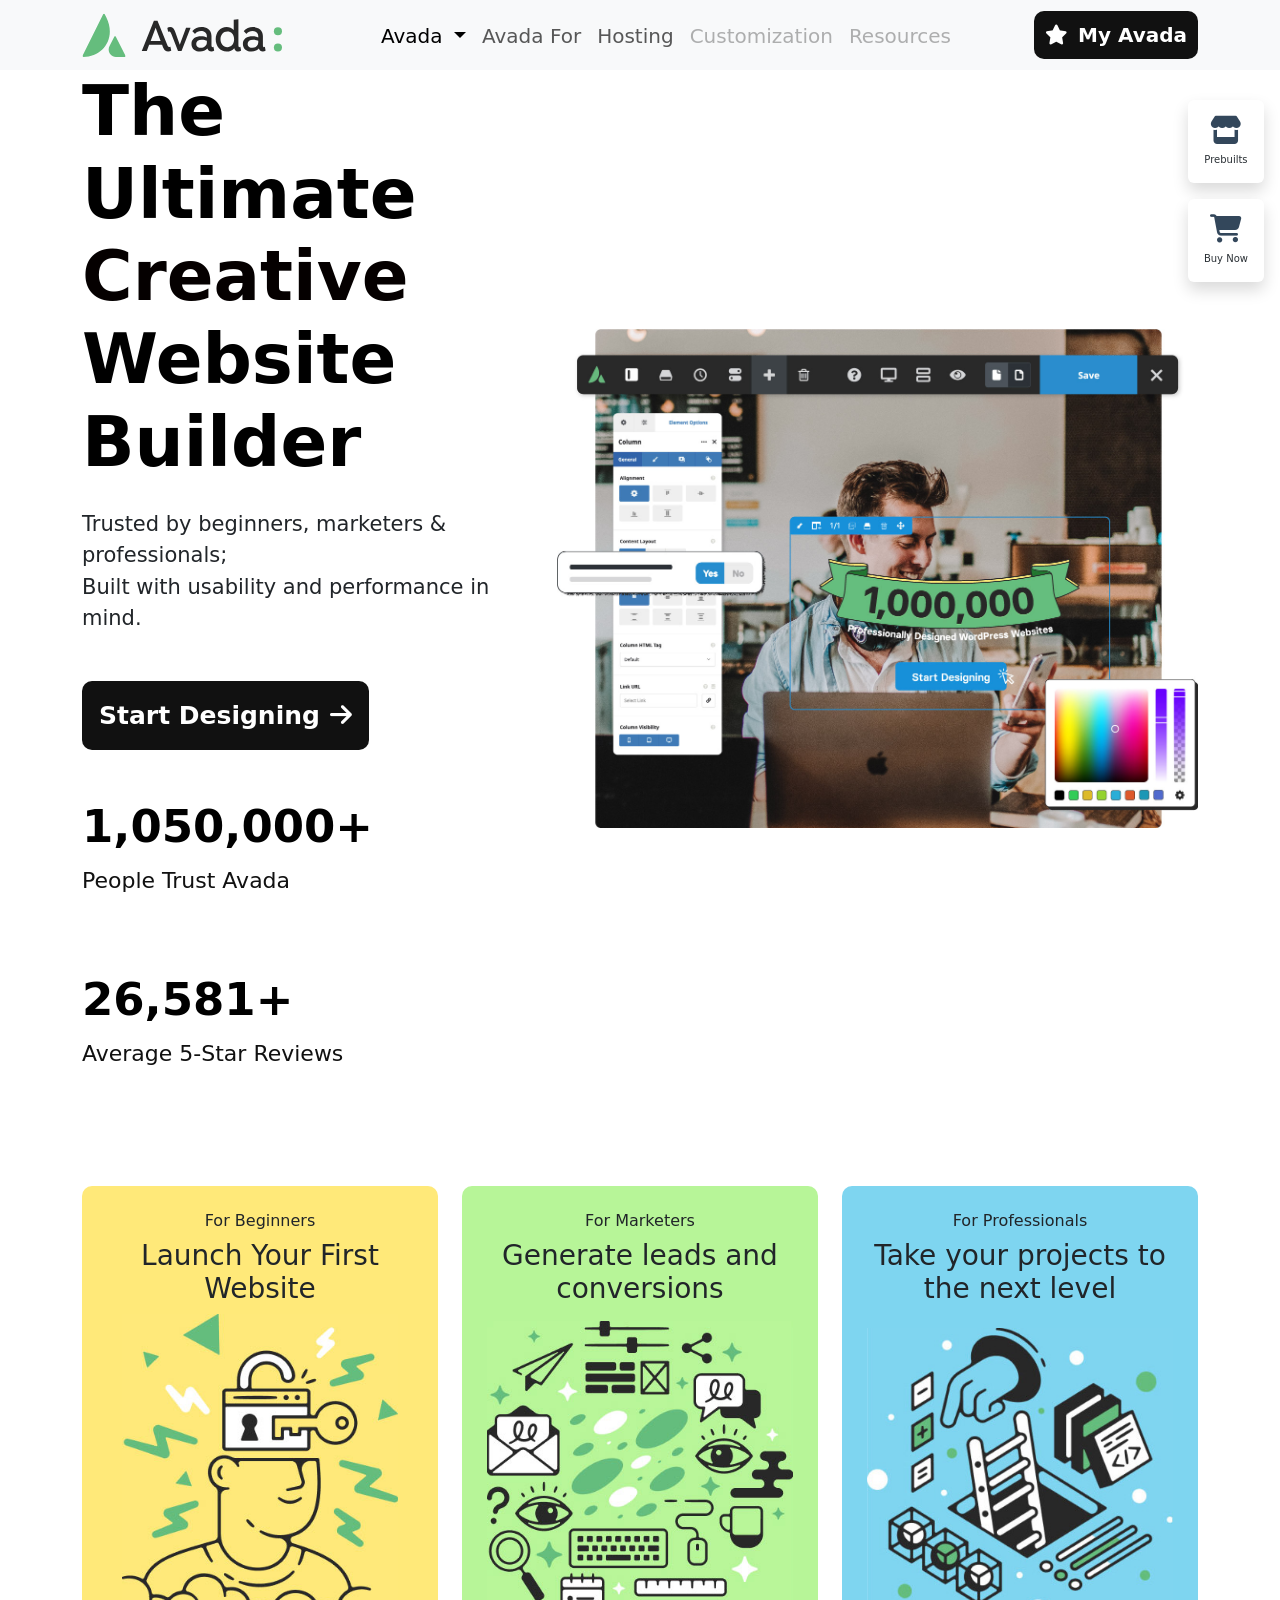
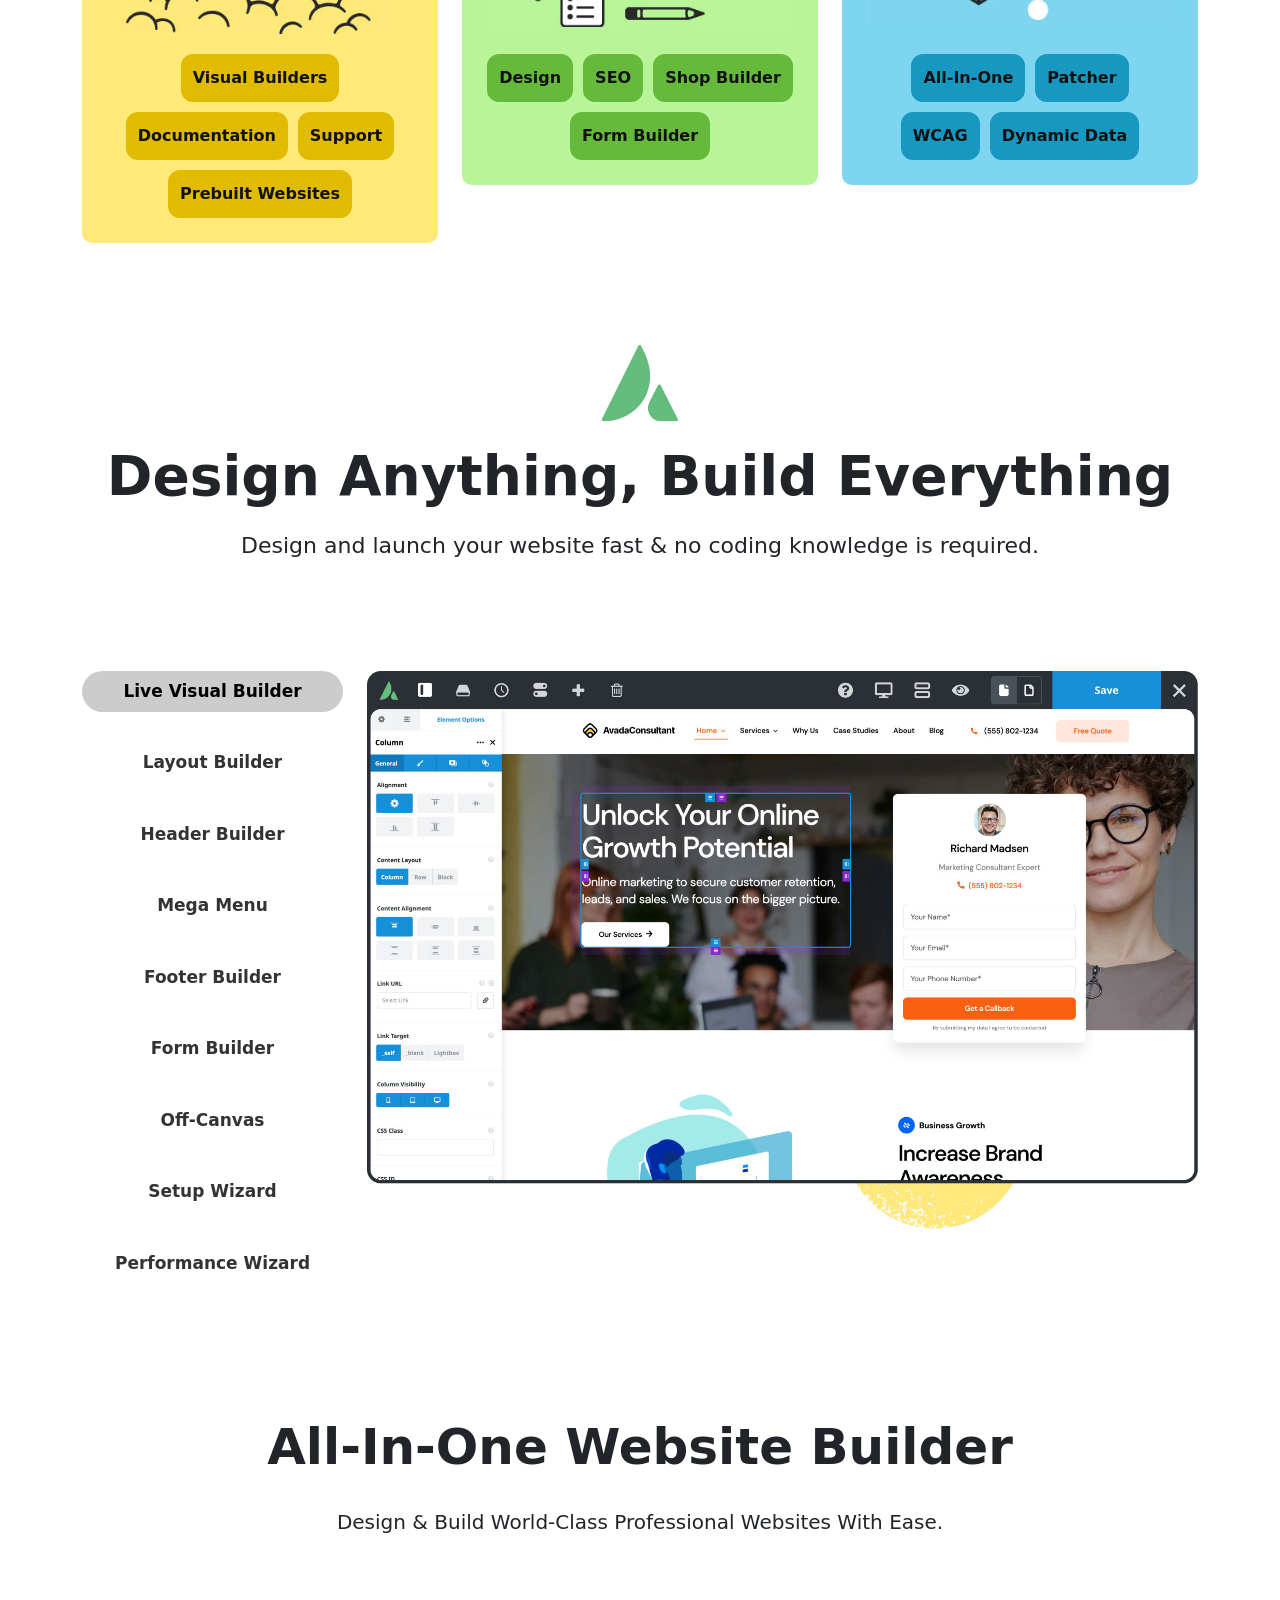
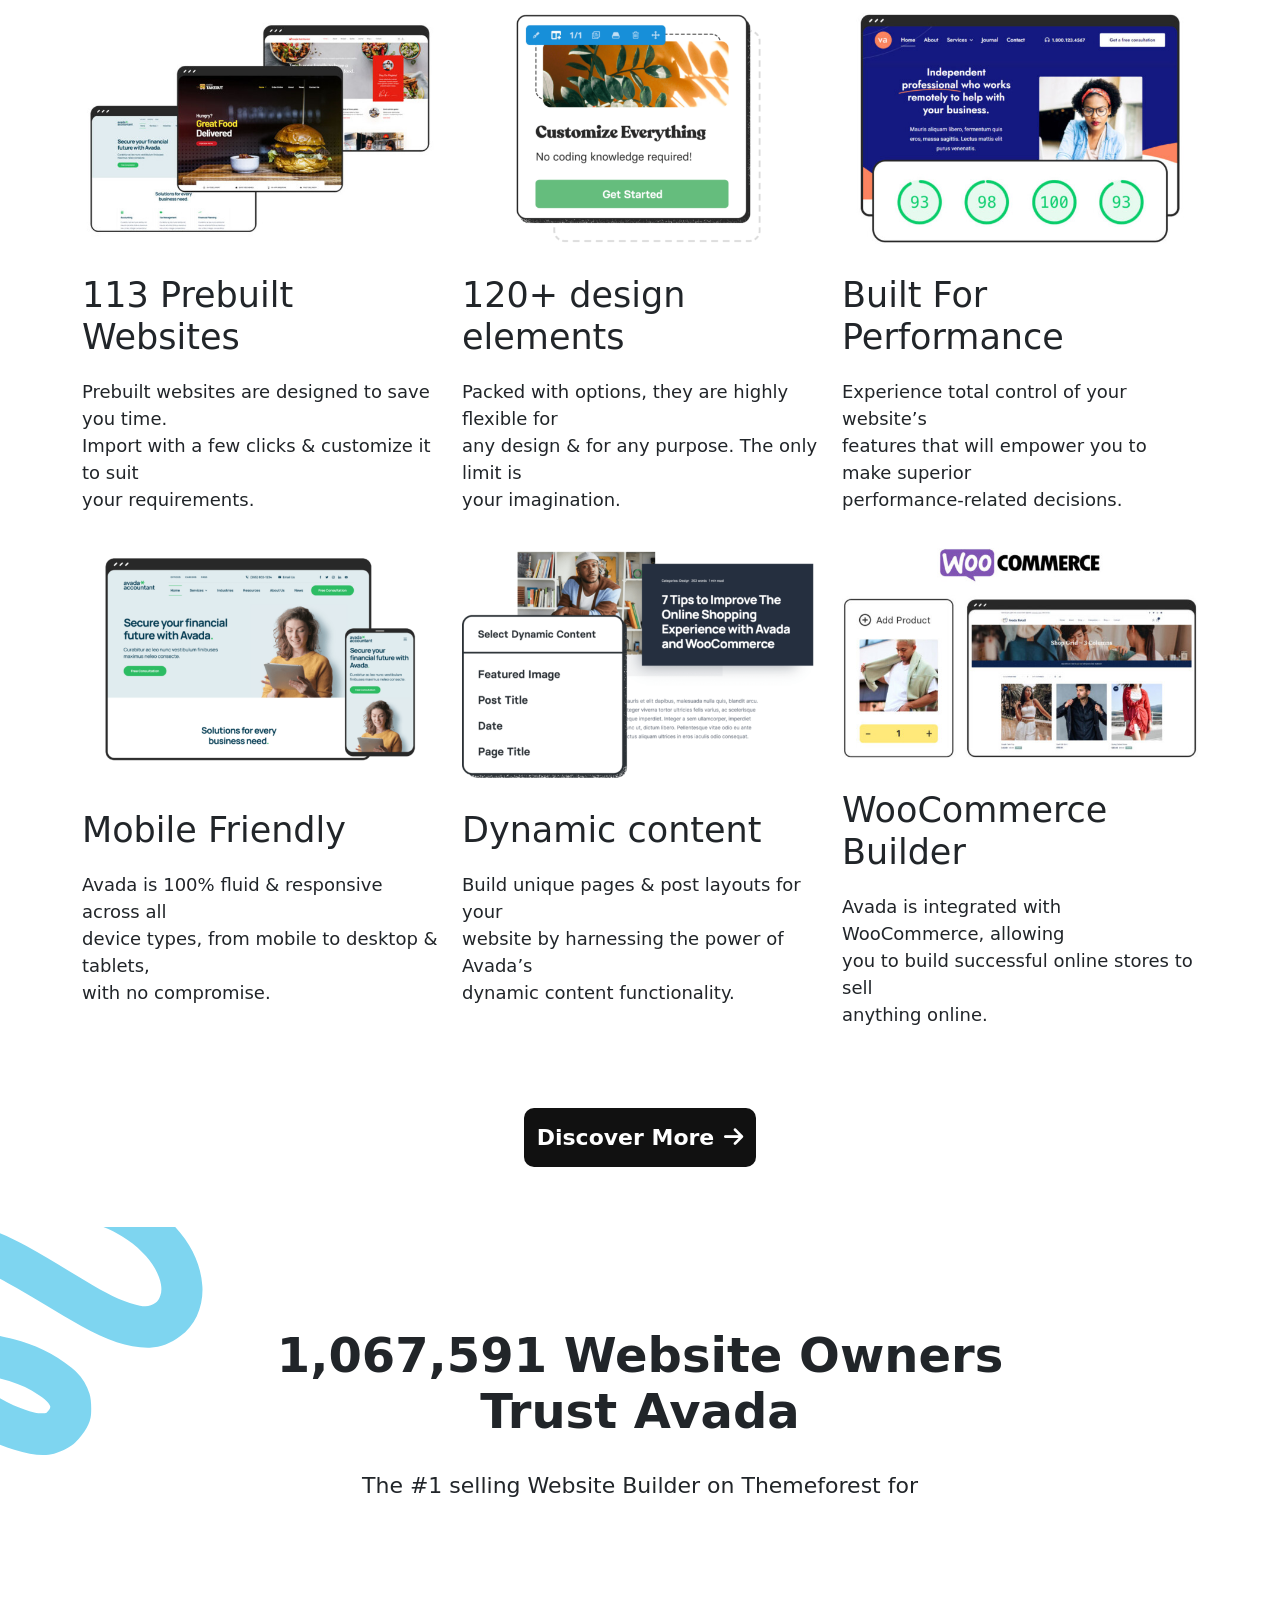
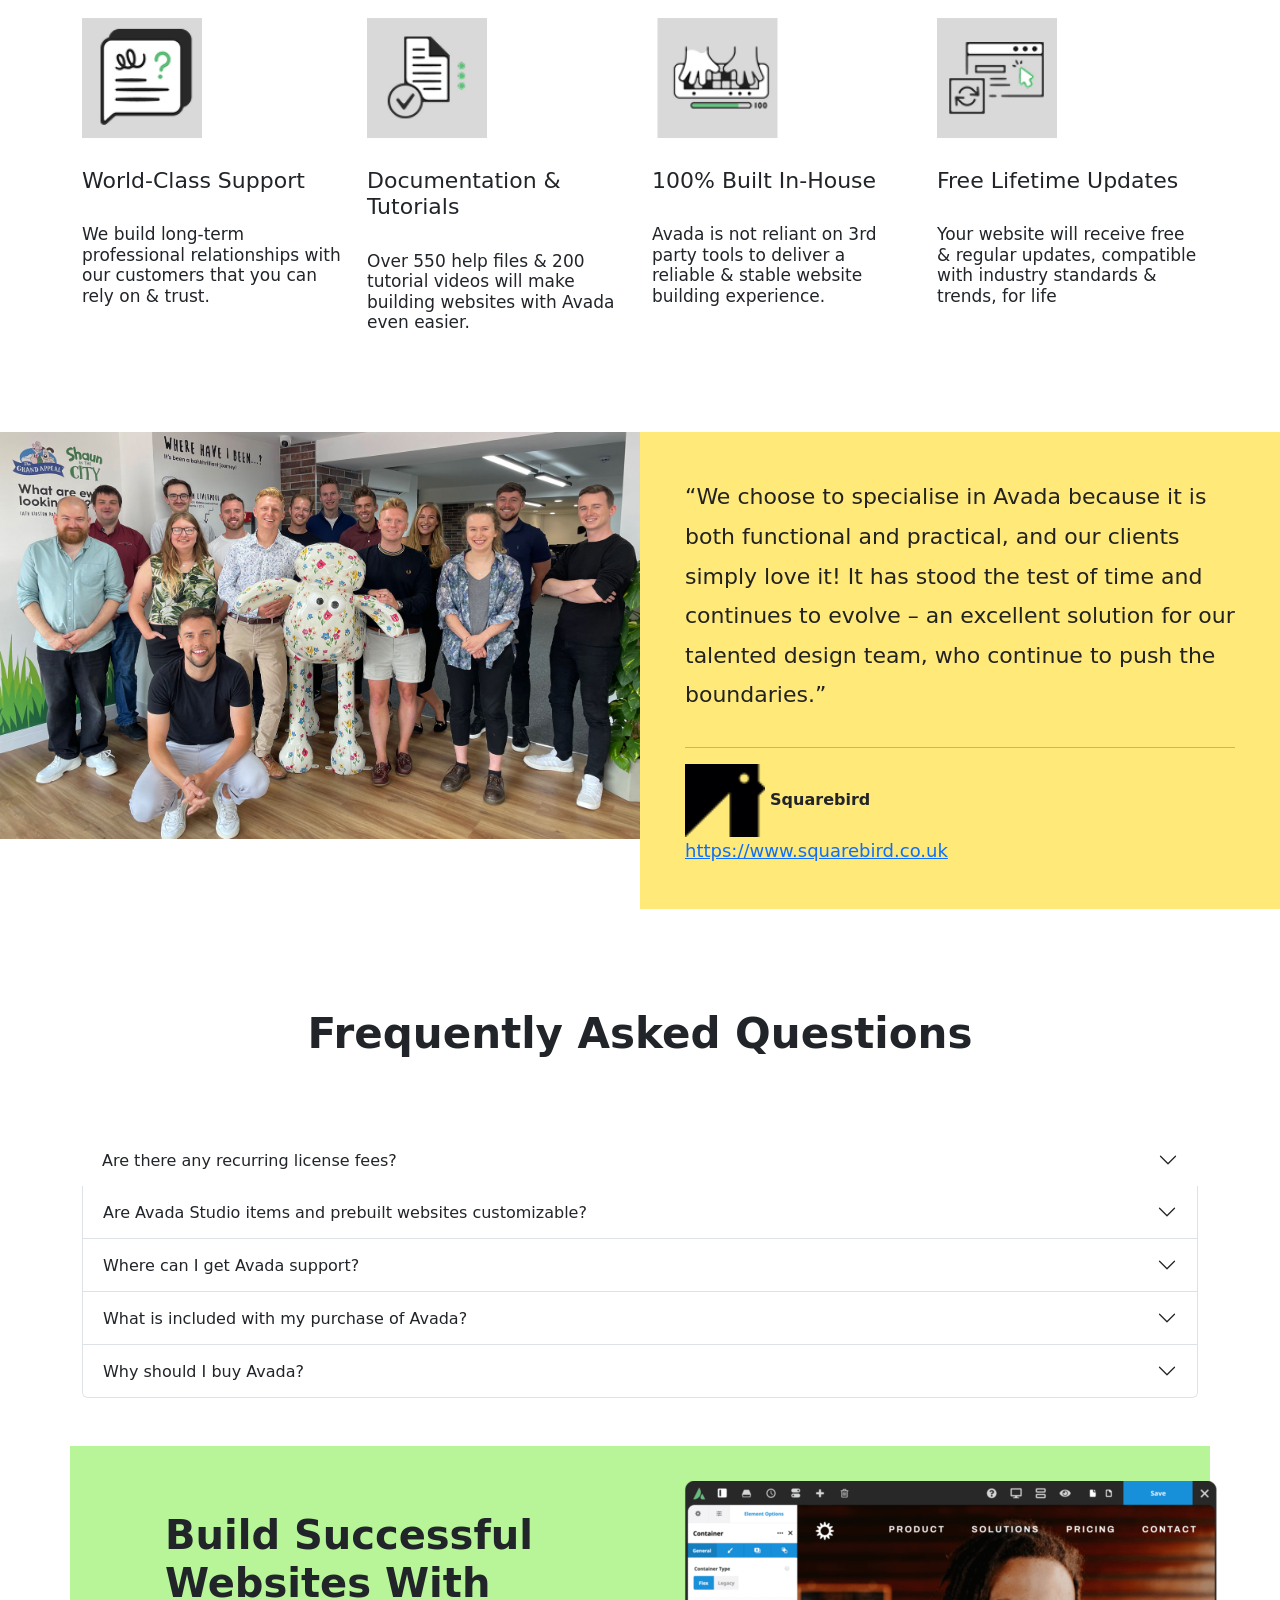
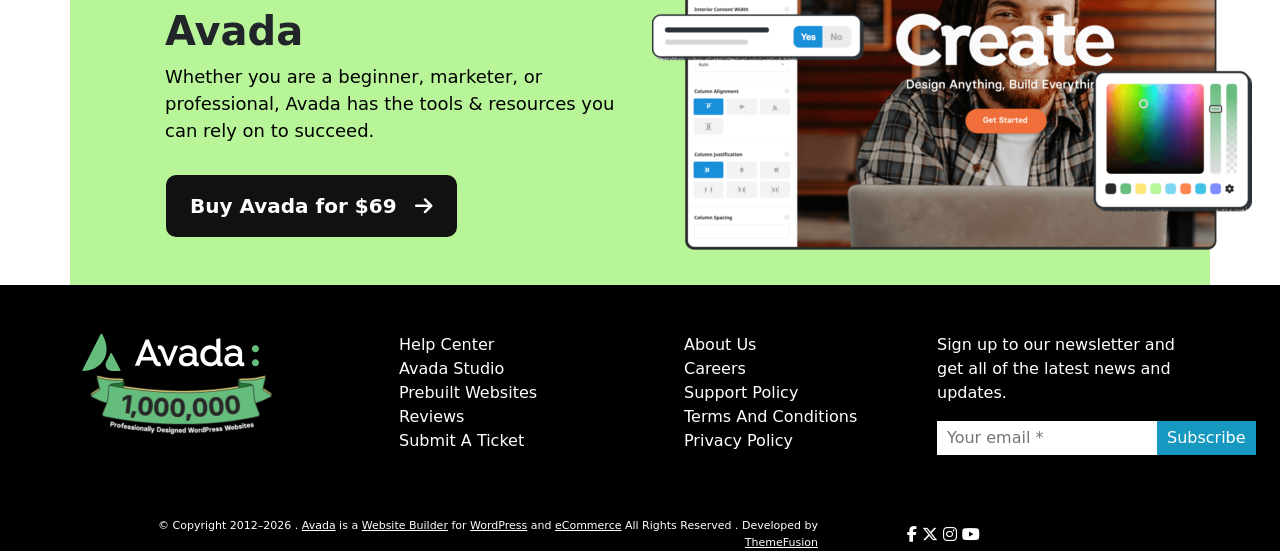
==== commit 811ad7eb: "Update Avada project" ====
--- a/index.html
+++ b/index.html
@@ -51,8 +51,7 @@
                                                 <i class="fa-solid fa-wand-magic-sparkles fs-3 me-3 text-success"></i>
                                                 <div>
                                                     <h6 class="fw-bold mb-1">Live Visual Builder</h6>
-                                                    <small class="text-muted">Design pages visually without
-                                                        coding.</small>
+                                                    <small class="text-muted">The only limit is your imagination</small>
                                                 </div>
                                             </div>
                                         </a>
@@ -61,7 +60,7 @@
                                                 <i class="fa-solid fa-window-maximize fs-3 me-3 text-primary"></i>
                                                 <div>
                                                     <h6 class="fw-bold mb-1">Header Builder</h6>
-                                                    <small class="text-muted">Create custom headers easily.</small>
+                                                    <small class="text-muted">Build custom header layouts</small>
                                                 </div>
                                             </div>
                                         </a>
@@ -70,7 +69,7 @@
                                                 <i class="fa-solid fa-bars fs-3 me-3 text-danger"></i>
                                                 <div>
                                                     <h6 class="fw-bold mb-1">Footer Builder</h6>
-                                                    <small class="text-muted">Build beautiful footers.</small>
+                                                    <small class="text-muted">Create a footer from scratch</small>
                                                 </div>
                                             </div>
                                         </a>
@@ -79,17 +78,18 @@
                                                 <i class="fa-solid fa-file-lines fs-3 me-3 text-warning"></i>
                                                 <div>
                                                     <h6 class="fw-bold mb-1">Form Builder</h6>
-                                                    <small class="text-muted">Powerful contact forms.</small>
+                                                    <small class="text-muted">Forms that work effectively</small>
                                                 </div>
 
                                             </div>
-                                            </a>
-                                            <a href="setup-wizard.html" class="text-decoration-none text-dark">
+                                        </a>
+                                        <a href="setup-wizard.html" class="text-decoration-none text-dark">
                                             <div class="d-flex">
                                                 <i class="fa-solid fa-square-check fs-3 me-2"></i>
                                                 <div>
                                                     <h6 class="fw-bold mb-1">Setup Wizard</h6>
-                                                    <small class="text-muted">Build websites on the fly, and fast</small>
+                                                    <small class="text-muted">Build websites on the fly, and
+                                                        fast</small>
                                                 </div>
 
                                             </div>
@@ -99,20 +99,21 @@
 
                                     <!-- Column 2 -->
                                     <div class="col-lg-4">
-
-                                        <div class="d-flex mb-4">
-                                            <i class="fa-solid fa-layer-group fs-3 me-3 text-info"></i>
-                                            <div>
-                                                <h6 class="fw-bold mb-1">Layout Builder</h6>
-                                                <small class="text-muted">Flexible page layouts.</small>
-                                            </div>
-                                        </div>
+                                        <a href="layout-builder.html" class="text-decoration-none text-dark">
+                                            <div class="d-flex mb-4">
+                                                <i class="fa-solid fa-layer-group fs-3 me-3 text-info"></i>
+                                                <div>
+                                                    <h6 class="fw-bold mb-1">Layout Builder</h6>
+                                                    <small class="text-muted">Build stylish layouts</small>
+                                                </div>
+                                            </div>
+                                        </a>
 
                                         <div class="d-flex mb-4">
                                             <i class="fa-solid fa-list fs-3 me-3 text-success"></i>
                                             <div>
                                                 <h6 class="fw-bold mb-1">Mega Menu Builder</h6>
-                                                <small class="text-muted">Create advanced menus.</small>
+                                                <small class="text-muted">Build a custom mega menu</small>
                                             </div>
                                         </div>
 
@@ -120,7 +121,7 @@
                                             <i class="fa-solid fa-cart-shopping fs-3 me-3 text-primary"></i>
                                             <div>
                                                 <h6 class="fw-bold mb-1">WooCommerce Builder</h6>
-                                                <small class="text-muted">Build online stores.</small>
+                                                <small class="text-muted">Start selling with Avada</small>
                                             </div>
                                         </div>
 
@@ -128,7 +129,7 @@
                                             <i class="fa-solid fa-gauge-high fs-3 me-3 text-danger"></i>
                                             <div>
                                                 <h6 class="fw-bold mb-1">Performance Wizard</h6>
-                                                <small class="text-muted">Optimize your website.</small>
+                                                <small class="text-muted">Optimize your website easily</small>
                                             </div>
                                         </div>
 
@@ -141,7 +142,7 @@
                                             class="rounded-4 p-3 mb-3 bg-warning-subtle d-flex justify-content-between align-items-center">
                                             <div>
                                                 <h6 class="fw-bold mb-1">Elements</h6>
-                                                <small>120+ Design Elements</small>
+                                                <small>150+ Design Elements</small>
                                             </div>
                                             <i class="fa-solid fa-cubes fs-2"></i>
                                         </div>
@@ -150,7 +151,7 @@
                                             class="rounded-4 p-3 mb-3 bg-success-subtle d-flex justify-content-between align-items-center">
                                             <div>
                                                 <h6 class="fw-bold mb-1">Prebuilt Websites</h6>
-                                                <small>100+ Ready Websites</small>
+                                                <small>113 Prebuilt Websites</small>
                                             </div>
                                             <i class="fa-solid fa-desktop fs-2"></i>
                                         </div>
@@ -159,7 +160,7 @@
                                             class="rounded-4 p-3 mb-3 bg-info-subtle d-flex justify-content-between align-items-center">
                                             <div>
                                                 <h6 class="fw-bold mb-1">Avada Studio</h6>
-                                                <small>600+ Content Blocks</small>
+                                                <small>639 Prebuilt Content Items</small>
                                             </div>
                                             <i class="fa-solid fa-laptop-code fs-2"></i>
                                         </div>
@@ -168,7 +169,7 @@
                                             class="rounded-4 p-3 bg-primary-subtle d-flex justify-content-between align-items-center">
                                             <div>
                                                 <h6 class="fw-bold mb-1">What's New</h6>
-                                                <small>Latest Features</small>
+                                                <small>Our latest Avada update</small>
                                             </div>
                                             <i class="fa-solid fa-star fs-2"></i>
                                         </div>
--- a/css/style.css
+++ b/css/style.css
@@ -25,7 +25,7 @@
 }
 
 .col-md-5 p {
-    font-size: 22px;
+    font-size: 21px;
     margin-top: 25px;
 }
 
@@ -1086,4 +1086,29 @@
 }
 .hero-text {
     font-size: 55px;
+}
+.freedom{
+    padding-top: 150px;
+}
+
+.fs-20{
+    font-size: 50px;
+}
+.fs-22{
+    font-size: 21px;
+}
+.additional{
+    padding-top: 150px;
+    padding-bottom: 50px;
+}
+.font{
+    font-size: 20px;
+}
+.layout-img{
+  max-width: 500px;
+  /* height: 200px; */
+}
+.layout-img img{
+    width:100%;
+    height: auto;
 }
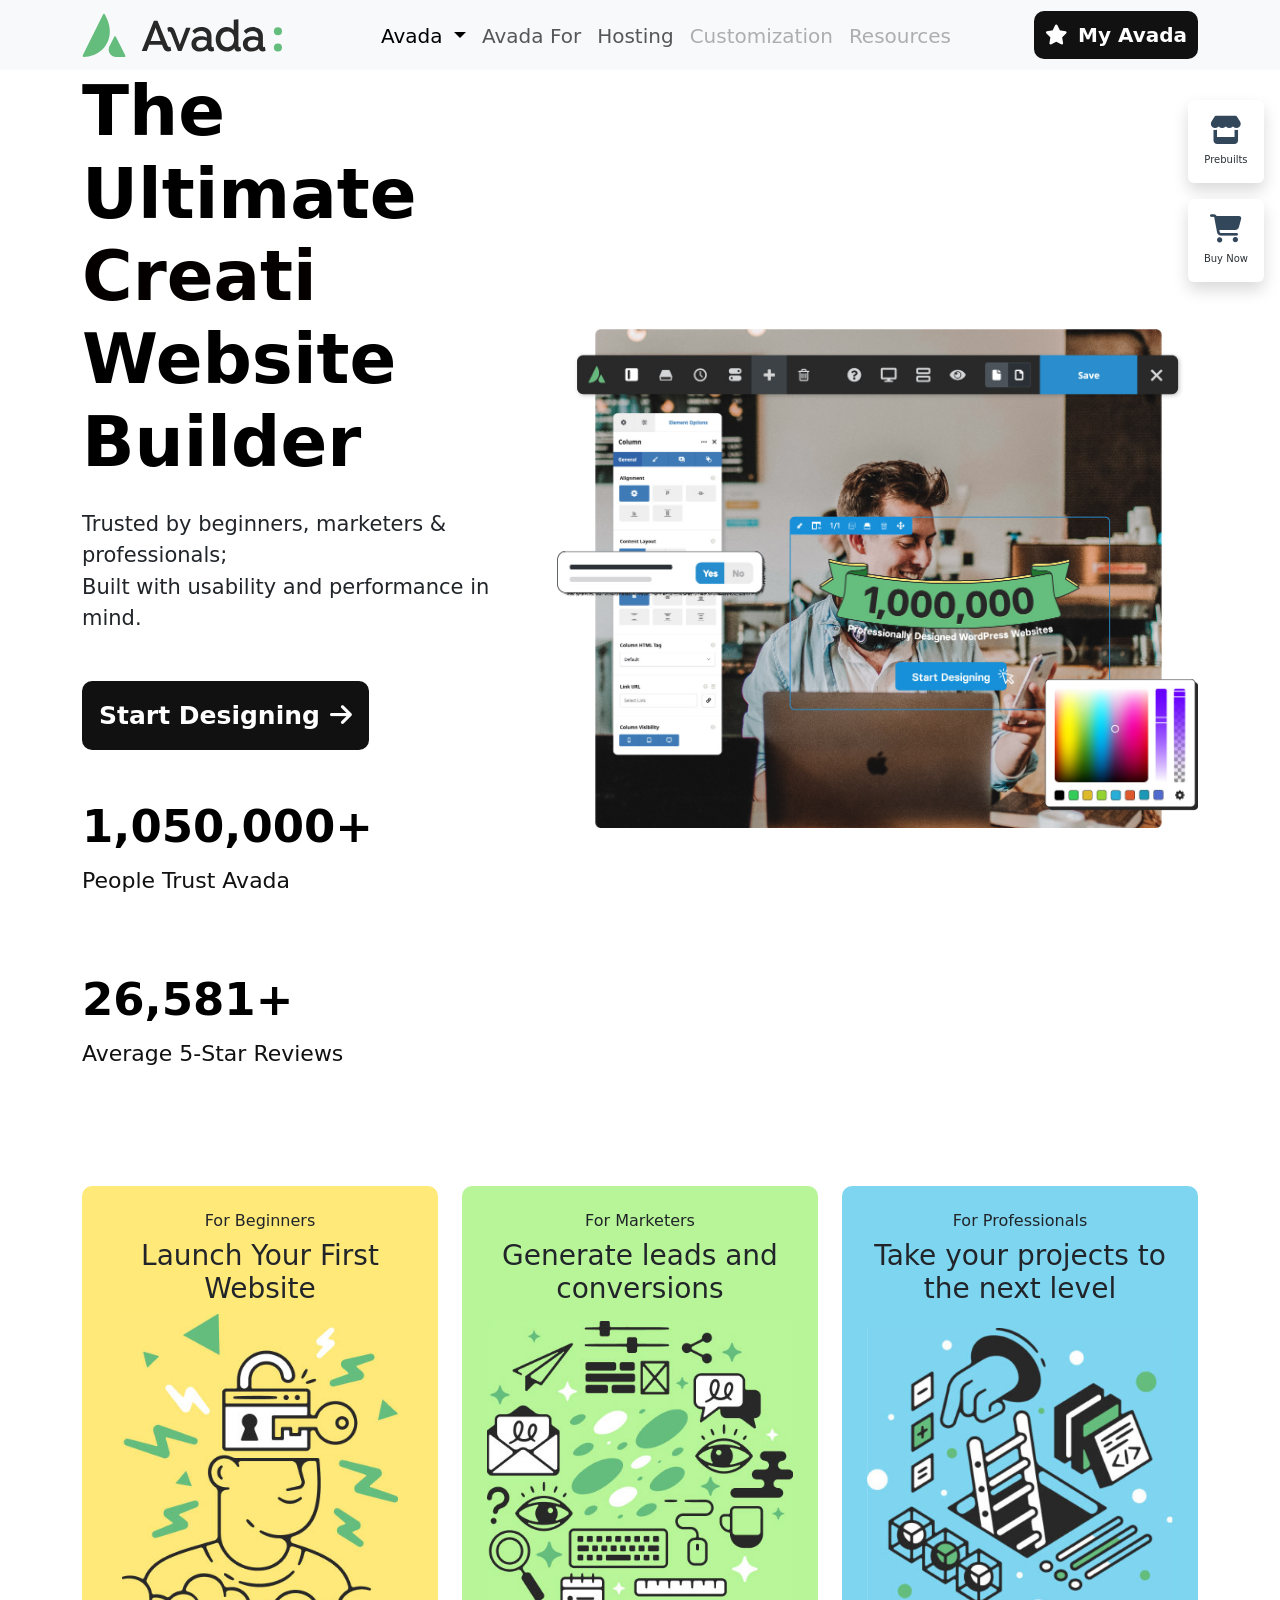
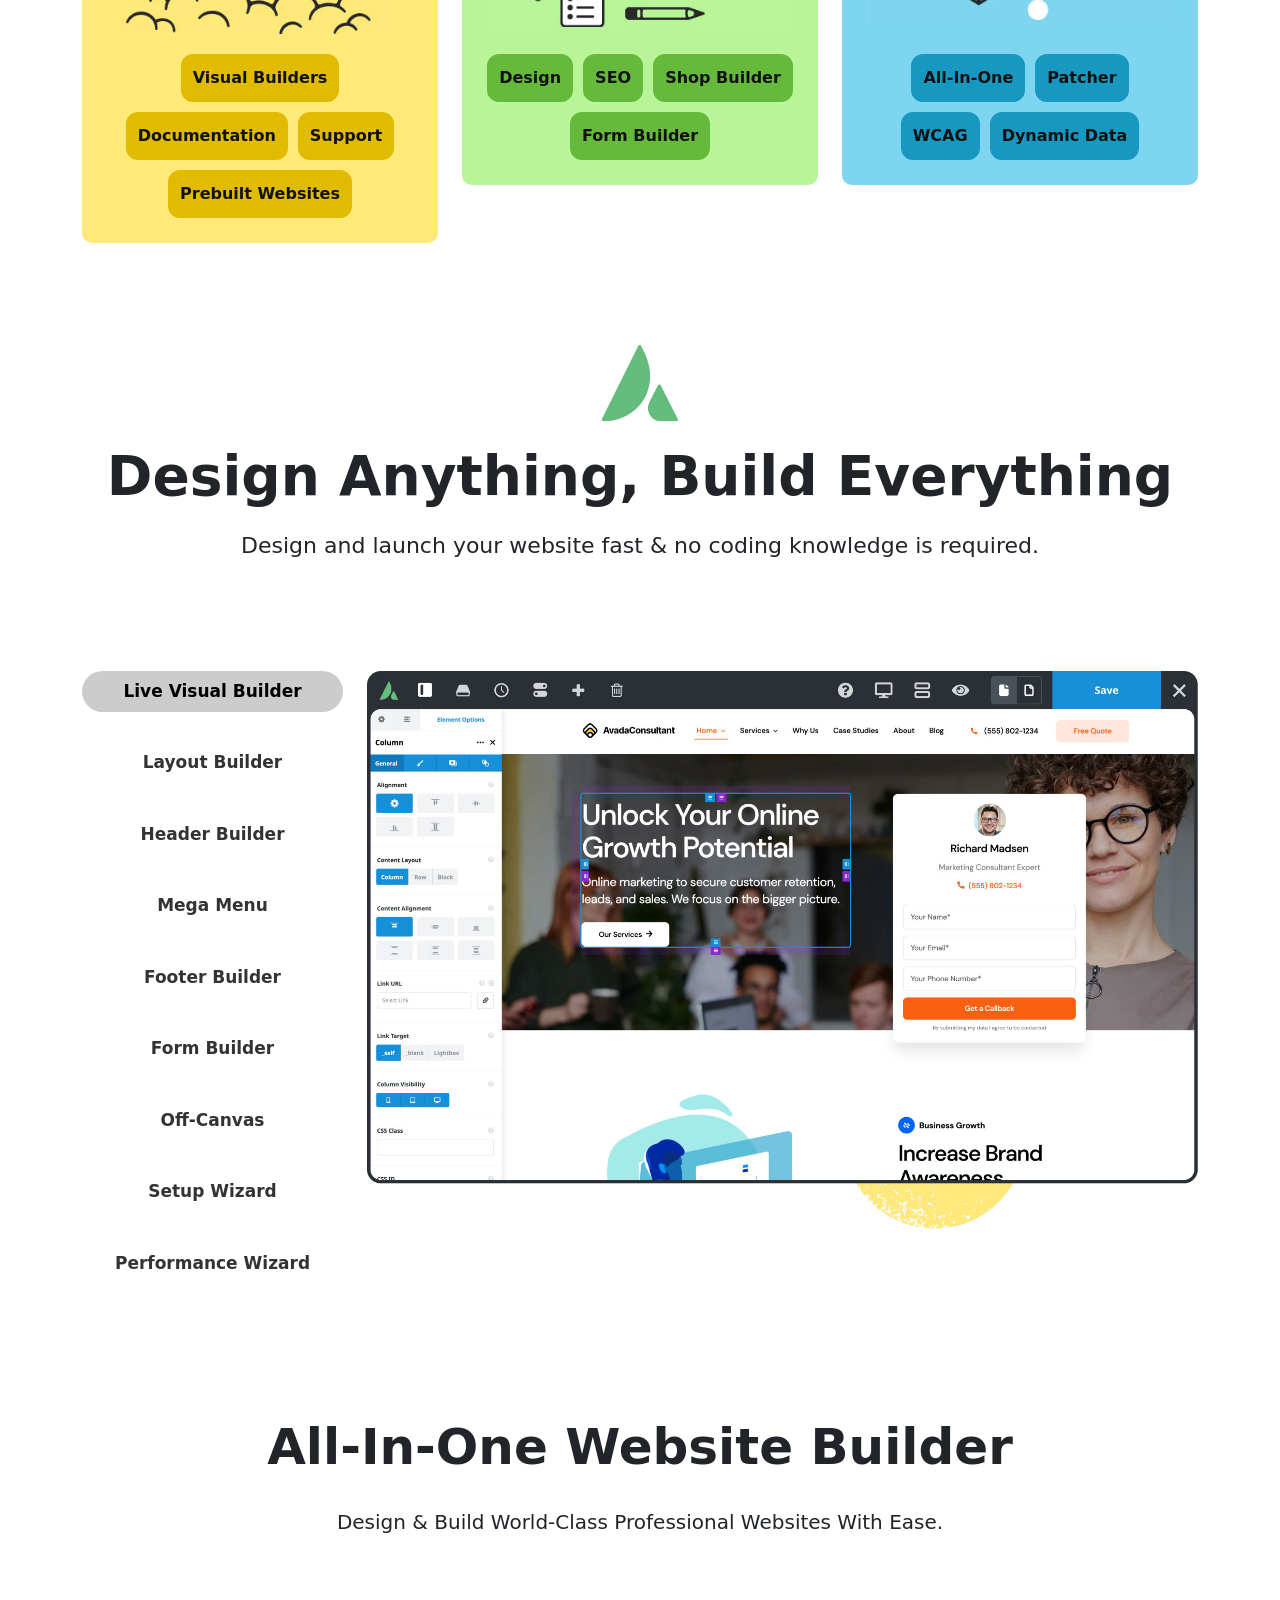
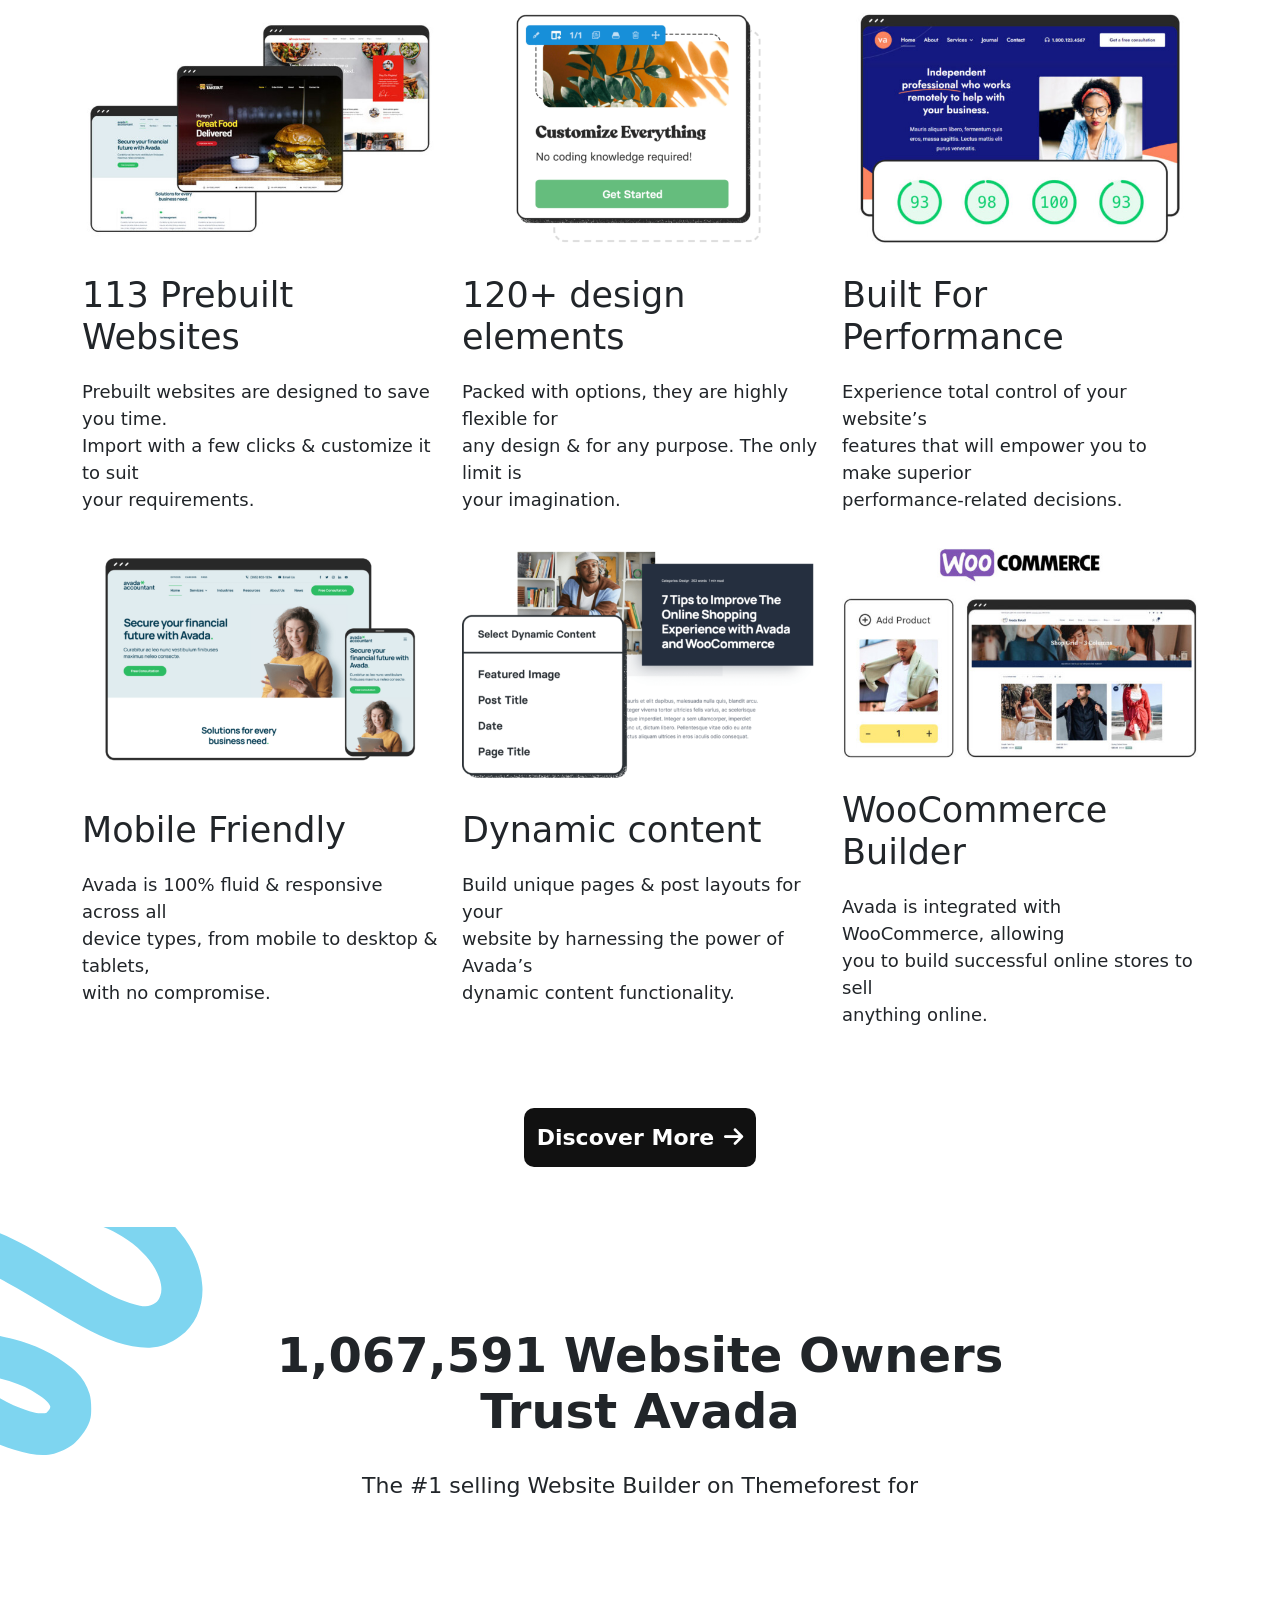
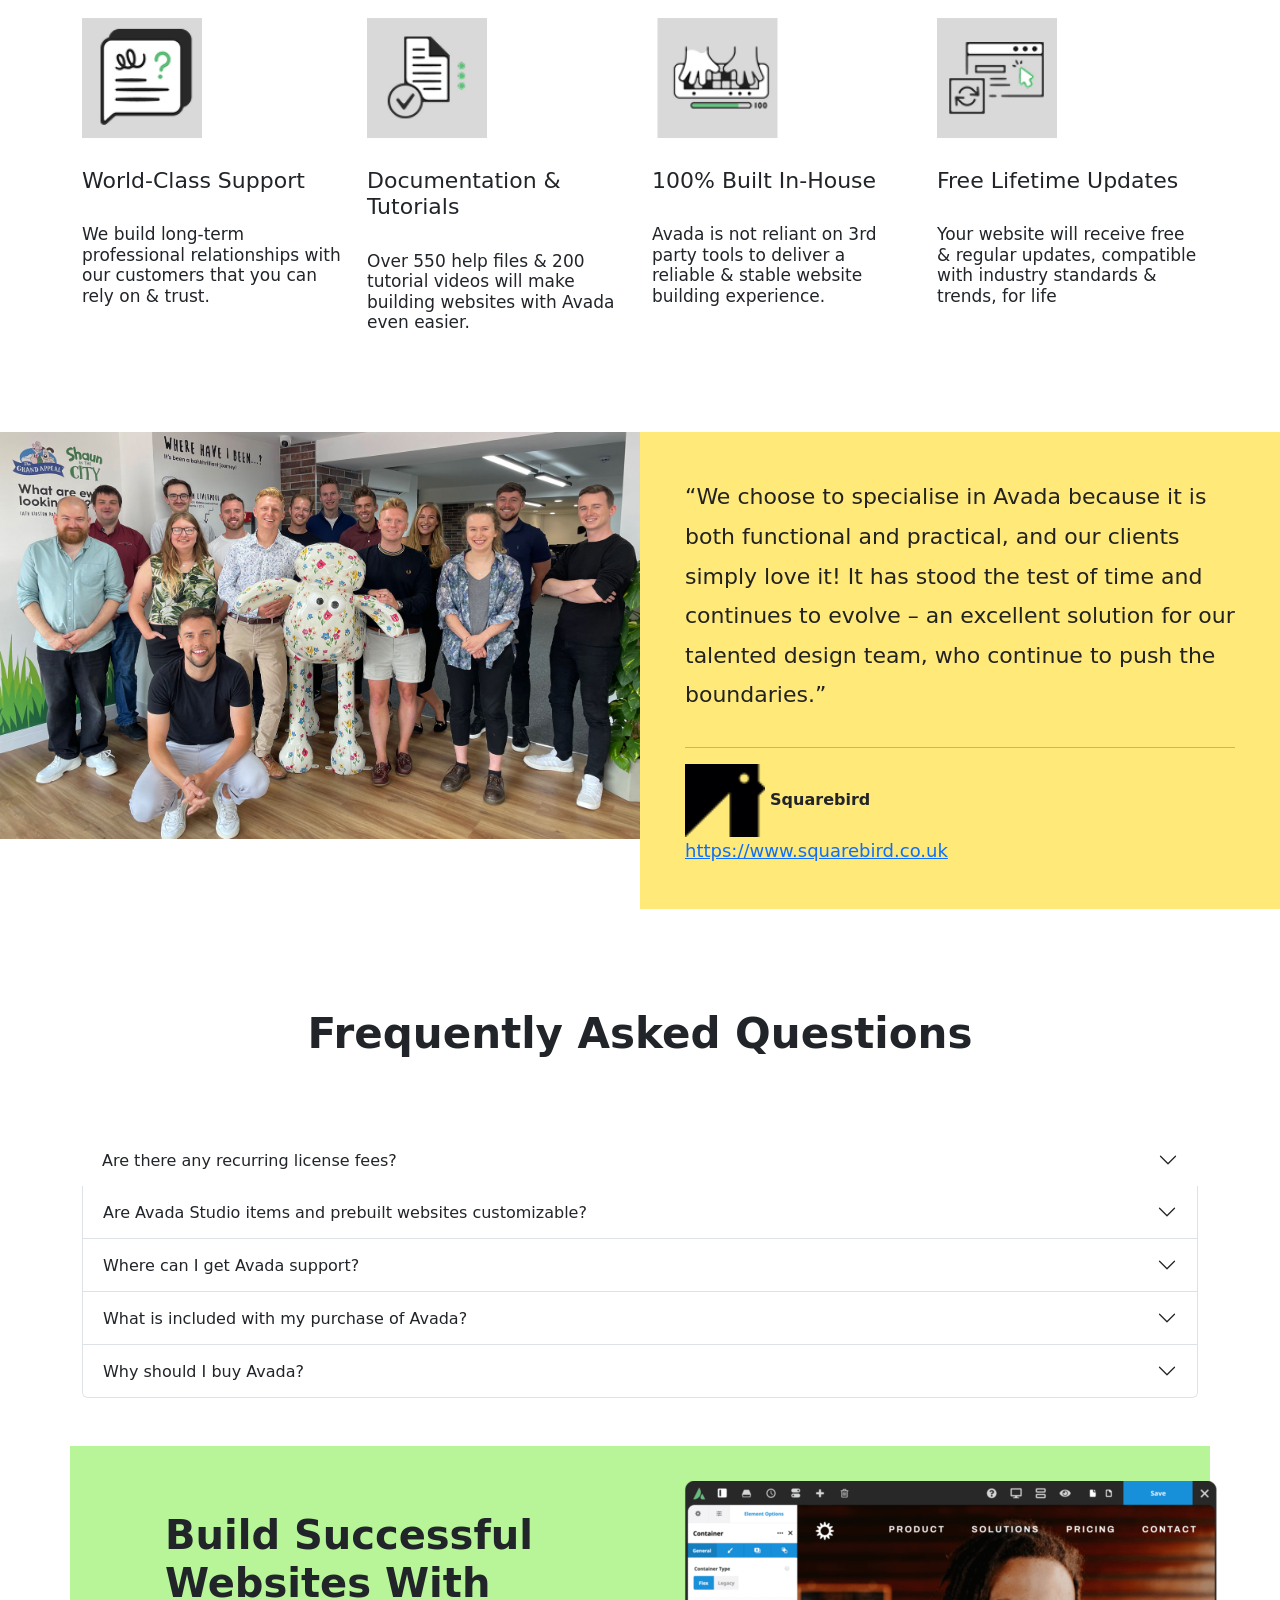
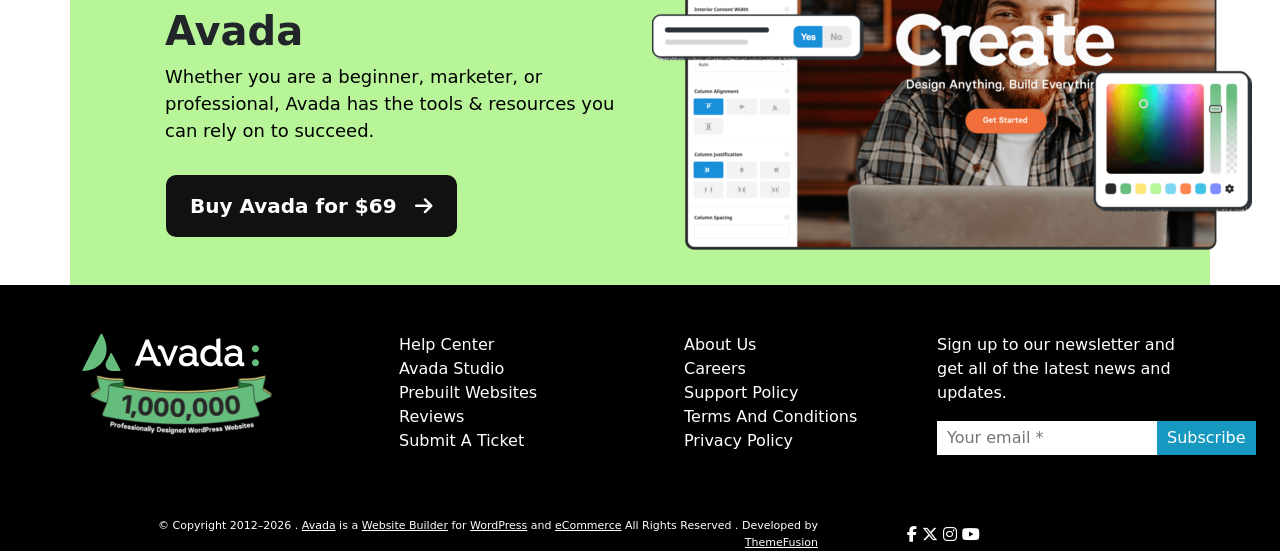
==== commit 2e589c51: "update page" ====
--- a/index.html
+++ b/index.html
@@ -108,25 +108,35 @@
                                                 </div>
                                             </div>
                                         </a>
-
-                                        <div class="d-flex mb-4">
-                                            <i class="fa-solid fa-list fs-3 me-3 text-success"></i>
-                                            <div>
-                                                <h6 class="fw-bold mb-1">Mega Menu Builder</h6>
-                                                <small class="text-muted">Build a custom mega menu</small>
-                                            </div>
-                                        </div>
-
-                                        <div class="d-flex mb-4">
-                                            <i class="fa-solid fa-cart-shopping fs-3 me-3 text-primary"></i>
-                                            <div>
-                                                <h6 class="fw-bold mb-1">WooCommerce Builder</h6>
-                                                <small class="text-muted">Start selling with Avada</small>
-                                            </div>
-                                        </div>
-
+                                        <a href="mega-menu.html" class="text-decoration-none text-dark">
+                                            <div class="d-flex mb-4">
+                                                <i class="fa-solid fa-list fs-3 me-3 text-success"></i>
+                                                <div>
+                                                    <h6 class="fw-bold mb-1">Mega Menu Builder</h6>
+                                                    <small class="text-muted">Build a custom mega menu</small>
+                                                </div>
+                                            </div>
+                                        </a>
+                                        <a href="woocommerce.html" class="text-decoration-none text-dark">
+                                            <div class="d-flex mb-4">
+                                                <i class="fa-solid fa-cart-shopping fs-3 me-3 text-primary"></i>
+                                                <div>
+                                                    <h6 class="fw-bold mb-1">WooCommerce Builder</h6>
+                                                    <small class="text-muted">Start selling with Avada</small>
+                                                </div>
+                                            </div>
+                                        </a>
+                                        <a href="off-canvas.html" class="text-decoration-none text-dark">
+                                            <div class="d-flex">
+                                                <i class="fa-regular fa-rectangle-list me-3"></i>
+                                                <div>
+                                                    <h6 class="fw-bold mb-1">Off-Canvas Builder</h6>
+                                                    <small class="text-muted">Captuer your visitors' attention</small>
+                                                </div>
+                                            </div>
+                                        </a>
                                         <div class="d-flex">
-                                            <i class="fa-solid fa-gauge-high fs-3 me-3 text-danger"></i>
+                                            <i class="fa-solid fa-bars-staggered me-3"></i>
                                             <div>
                                                 <h6 class="fw-bold mb-1">Performance Wizard</h6>
                                                 <small class="text-muted">Optimize your website easily</small>
--- a/css/style.css
+++ b/css/style.css
@@ -1045,15 +1045,17 @@
     padding-top: 70px;
     padding-bottom: 100px;
 }
-.form-title h2{
-font-size: 55px;
-}
-.form-box{
+
+.form-title h2 {
+    font-size: 55px;
+}
+
+.form-box {
     padding-bottom: 200px;
 }
 
 
-.design-header .btn-dark{
+.design-header .btn-dark {
     margin-left: 0;
     display: block;
     width: 100%;
@@ -1061,15 +1063,17 @@
 }
 
 
-.form-range{
-     width: 100%;
+.form-range {
+    width: 100%;
     height: 75px;
     text-align: center;
 }
-.form-num{
+
+.form-num {
     padding: 15px 10px 15px 11px;
     width: 8%;
 }
+
 .rating {
     display: flex;
     gap: 3px;
@@ -1084,31 +1088,347 @@
 .rating i.active {
     color: #3da985;
 }
+
 .hero-text {
     font-size: 55px;
 }
-.freedom{
+
+.freedom {
     padding-top: 150px;
 }
 
-.fs-20{
+.fs-20 {
     font-size: 50px;
 }
-.fs-22{
+
+.fs-22 {
     font-size: 21px;
 }
-.additional{
+
+.additional {
     padding-top: 150px;
     padding-bottom: 50px;
 }
-.font{
+
+.font {
     font-size: 20px;
 }
-.layout-img{
-  max-width: 500px;
-  /* height: 200px; */
-}
-.layout-img img{
-    width:100%;
+
+.layout-img {
+    max-width: 500px;
+    /* height: 200px; */
+}
+
+.layout-img img {
+    width: 100%;
     height: auto;
+}
+
+.m-left {
+    margin-left: 185px;
+}
+
+.icon {
+    font-size: 30px;
+}
+
+.avada-cta {
+    padding-top: 100px;
+}
+
+.layoutcta-img {
+    max-width: 520px;
+}
+
+.layoutcta-img img {
+    max-width: 100%;
+    height: auto;
+}
+
+#repeatTyping {
+    color: #000;
+    display: inline-block;
+    transition: .3s;
+}
+
+.avada-cta a ,.canvas-off a {
+    color: #000;
+}
+
+.avada-cta a:hover ,.canvas-off a:hover {
+    color: #65bd7d;
+}
+
+.entire-website {
+    padding: 100px;
+}
+
+.m-size {
+    max-width: 250px;
+}
+
+.m-size img {
+    width: 100%;
+    height: auto;
+}
+
+.m-top {
+    padding-top: 100px;
+}
+
+.entire-website a {
+    color: #000;
+    text-decoration: underline;
+}
+
+.line-btn {
+    text-align: center;
+    margin-right: 45px;
+}
+
+.line-btn a:hover {
+    color: #65ba3b;
+}
+
+.design-control {
+    padding-top: 100px;
+    background: #ebffe1;
+}
+
+.full-design {
+    padding-top: 100px;
+    background: #ebffe1;
+}
+
+.m-bottom {
+    margin-bottom: 100px;
+}
+
+.full-design .nav-pills .nav-link.active,
+.nav-pills .show>.nav-link {
+    color: #000;
+    background-color: #fff;
+}
+
+.full-design .nav-link {
+    color: #000;
+    font-size: 21px;
+    margin-top: 55px;
+}
+
+.tools-web {
+    padding-top: 100px;
+}
+
+.tool-f {
+    font-size: 13px;
+}
+
+.tool-img {
+    max-width: 400px;
+    margin-left: 15%;
+}
+
+.tool-img img,
+.tools-img img {
+    width: 100%;
+    height: auto;
+}
+
+.workflow-title {
+    position: relative;
+    top: -17px;
+}
+
+.box {
+    width: 255px;
+    margin: 0;
+    border: 1px solid #ebfaff;
+    padding: 25px;
+    text-align: center;
+    border-radius: 6px;
+}
+
+.box-blue {
+    background: #ebfaff;
+}
+
+.box-yellow {
+    background: #fff9e0;
+}
+
+.box h4 {
+    font-size: 20px;
+}
+
+.box p {
+    font-size: 14px;
+}
+
+.tools-web a {
+    color: #000;
+    text-decoration: underline;
+}
+
+.box-flex {
+    display: flex;
+    justify-content: center;
+    gap: 20px;
+}
+
+.tools-img {
+    max-width: 400px;
+}
+
+.duo {
+    width: 255px;
+    margin: 0;
+    border: 1px solid #ebfaff;
+    padding: 25px;
+    text-align: center;
+    border-radius: 6px;
+}
+
+.duo-blue {
+    background: #ebfaff;
+}
+
+.duo-yellow {
+    background: #fff9e0;
+}
+
+.duo h4 {
+    font-size: 20px;
+}
+
+.duo p {
+    font-size: 14px;
+}
+
+.duo-flex {
+    display: flex;
+    justify-content: center;
+    gap: 20px;
+}
+
+.data-text {
+    margin-left: 7.6rem;
+}
+
+.menu-img {
+    max-width: 475px;
+}
+
+.menu-img img {
+    width: 100%;
+}
+
+.m-20 {
+    margin-left: 20%;
+}
+
+.menu-contant h2 {
+    font-size: 32px;
+    font-weight: 700;
+}
+
+.menu-contant p {
+    font-weight: 400;
+    font-size: 15px;
+}
+
+.shadow-box {
+    height: 100%;
+    padding: 30px !important;
+    border: 1px solid #f1f1f1;
+}
+
+.card-img-top {
+    width: 100%;
+    height: 190px;
+    object-fit: contain;
+}
+
+.card-body {
+    padding: 20px 0 0;
+}
+
+.card-title {
+    font-size: 30px;
+    line-height: 1.25;
+}
+
+.card-text {
+    font-size: 15px;
+    line-height: 1.7;
+}
+
+.gride-card 
+.card-img-top {
+    width: 100%;
+    padding-left: 0px;
+}
+.f-color{
+    color: #4f565d;
+}
+/* .flexible-menu{
+    max-width: 400px;
+    margin: auto;
+}
+.flexible-menu img{
+    width: 100%;
+} */
+.left-m{
+    margin-left:30px;
+}
+
+.flexible{
+    padding-top: 100px;
+    padding-bottom: 100px;
+}
+.four-card{
+    padding-top: 100px;
+    padding-bottom: 100px;
+}
+
+.card-image ,.wooCommerce  {
+    width: 600px;
+    max-width: 100%;
+    height: auto;
+}
+.shope{
+    padding-top: 100px;
+    background-color:#143876;
+    color: #fff;
+}
+#repeatTyping {
+    color: #fff;
+    display: inline-block;
+    transition: .3s;
+}
+.woocommerce{
+    padding-top: 100px;
+}
+/* .website-card {
+    text-align: center;
+} */
+
+.website-img {
+    width: 100%;
+    max-width: 500px;
+    display: block;
+    margin: auto;
+    /* border: 1px solid #333;
+    border-radius: 6px; */
+}
+
+.website-card a {
+    text-decoration: underline;
+}
+
+.wooCommerce img {
+    max-width: 500px;
+}
+.canvas-off{
+    padding-top: 100px;
 }
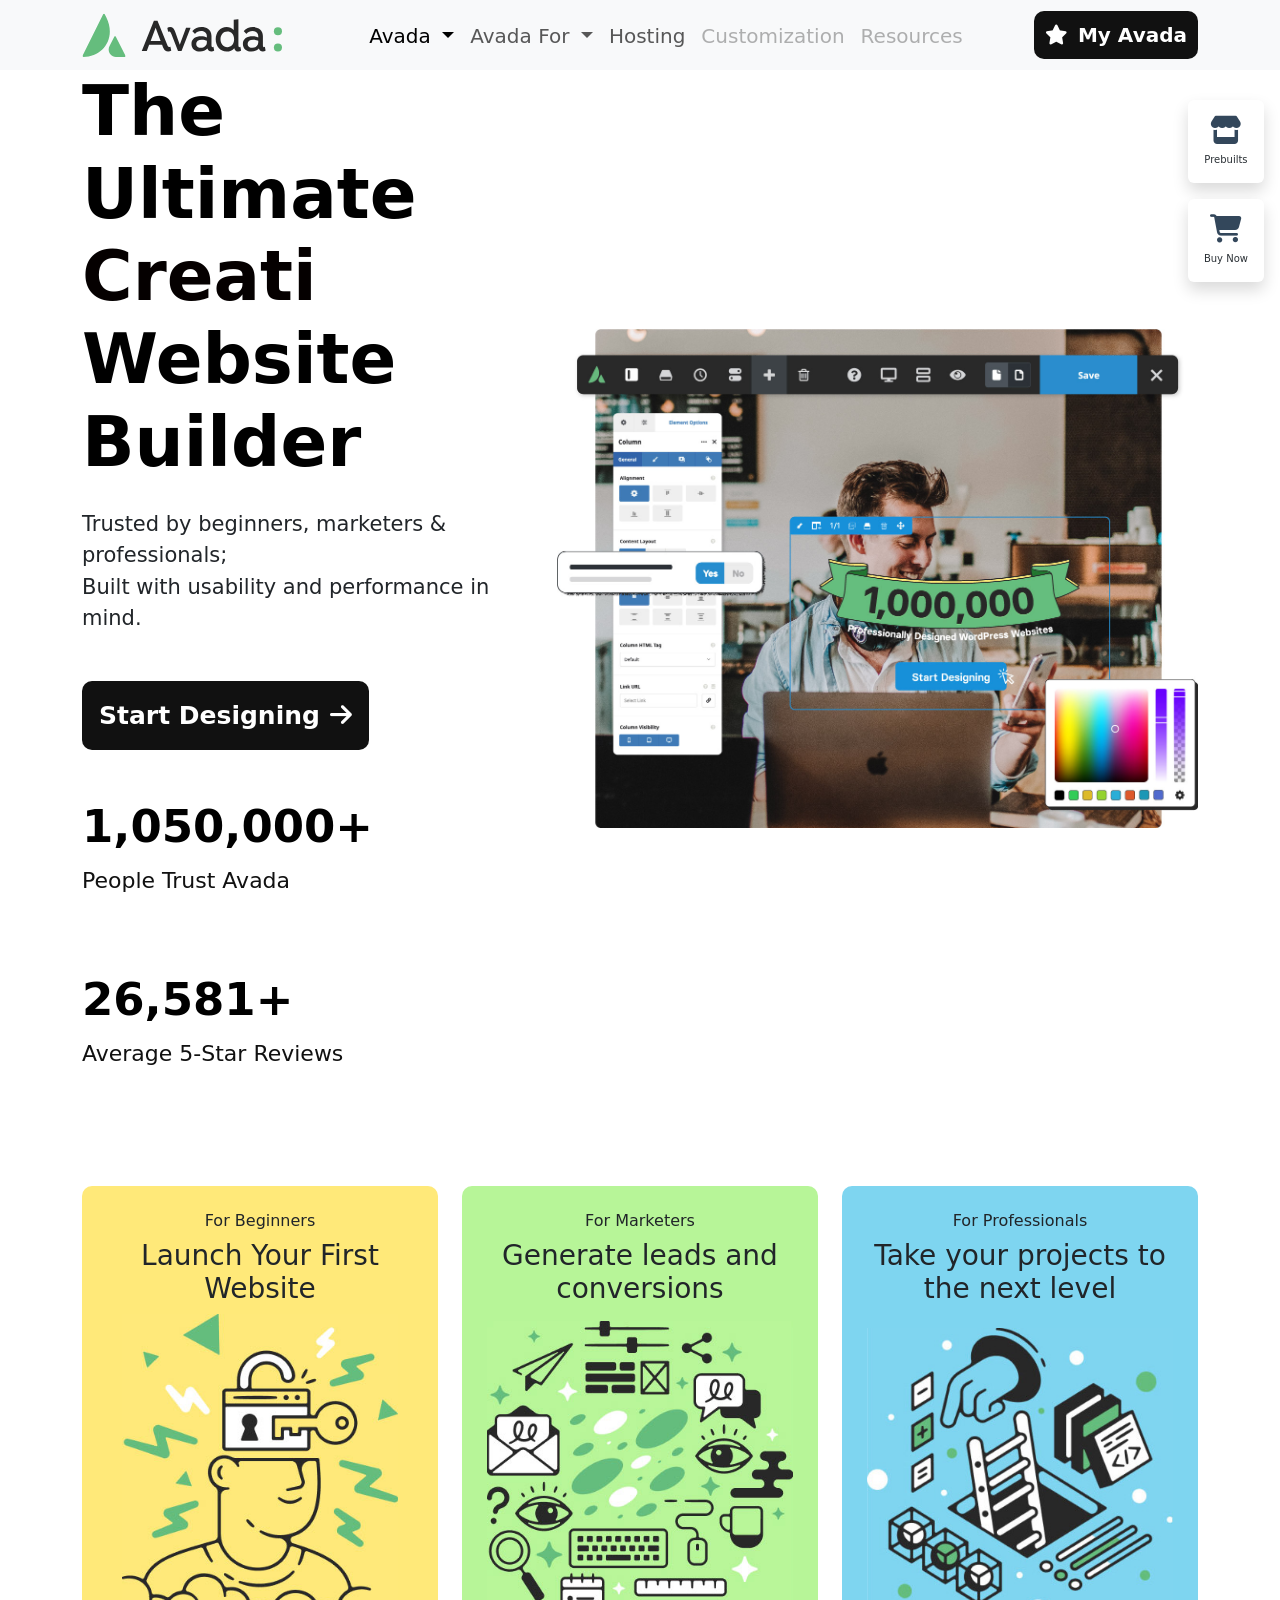
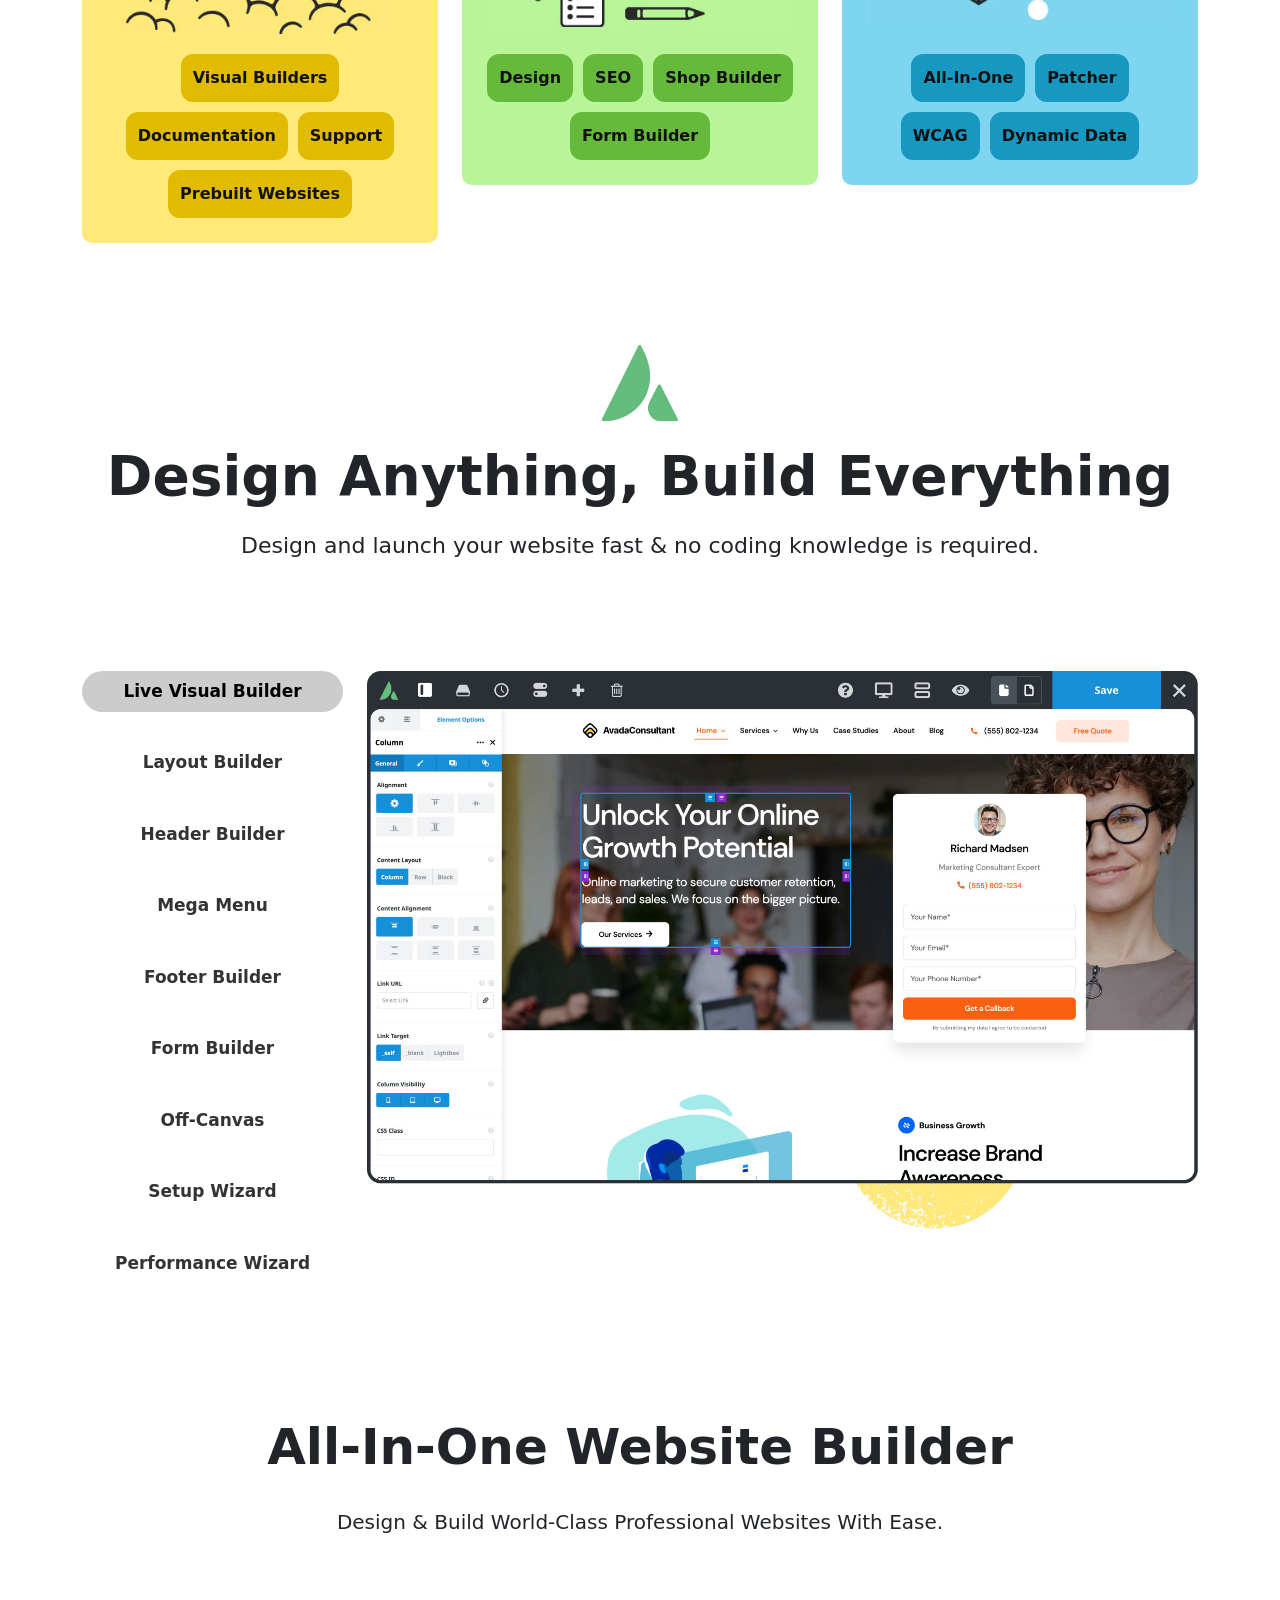
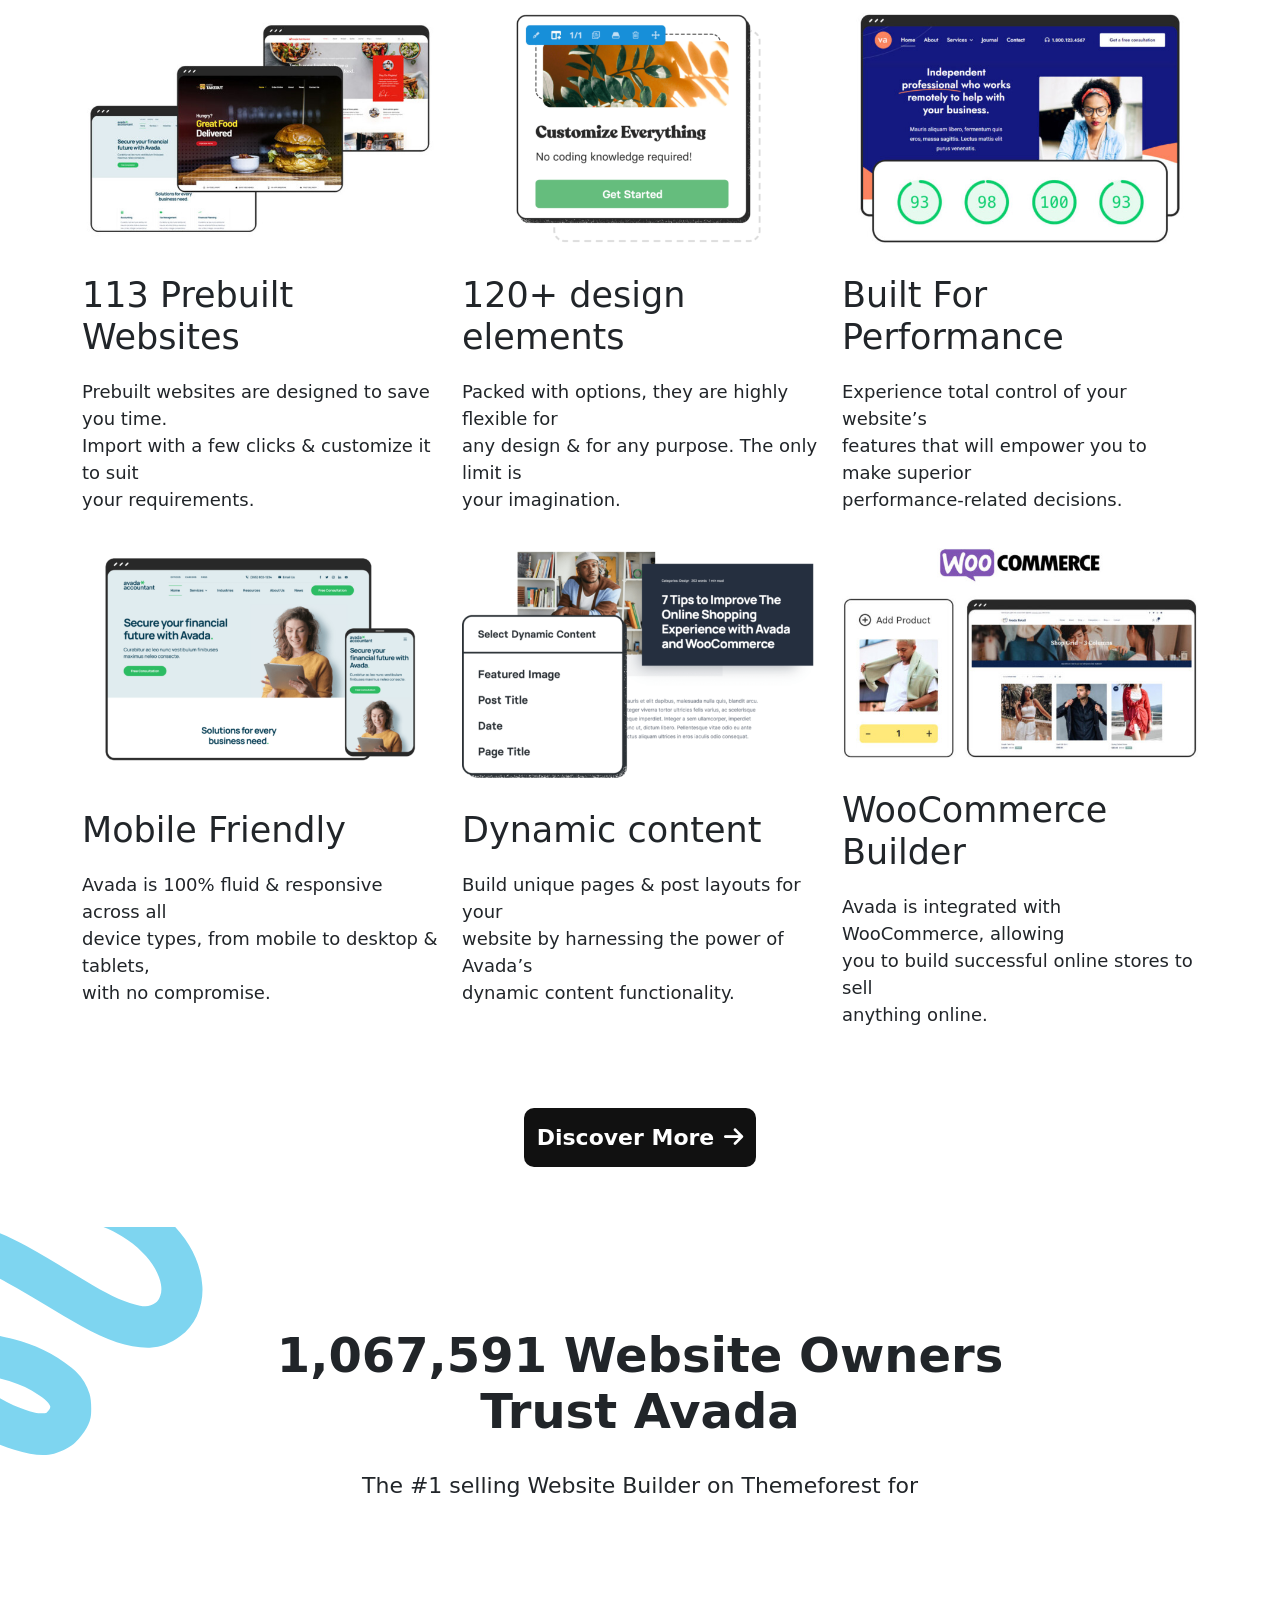
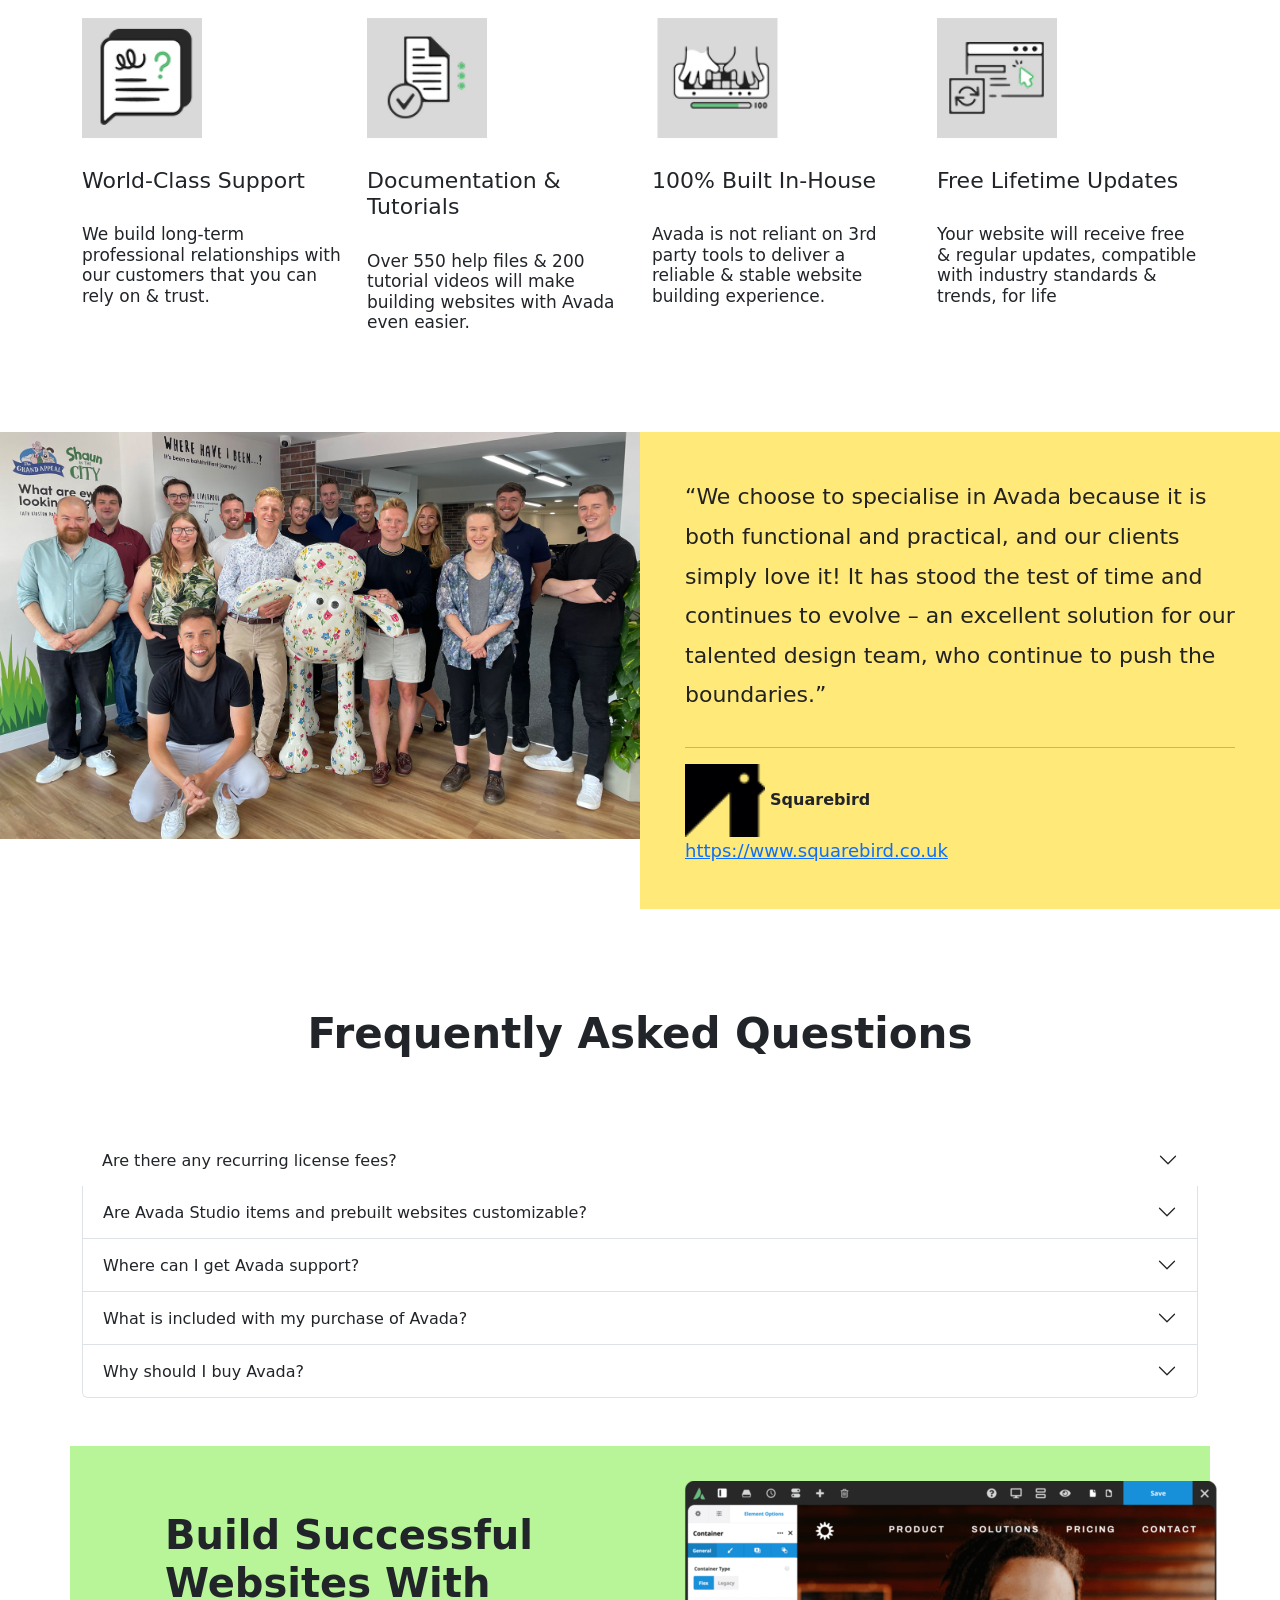
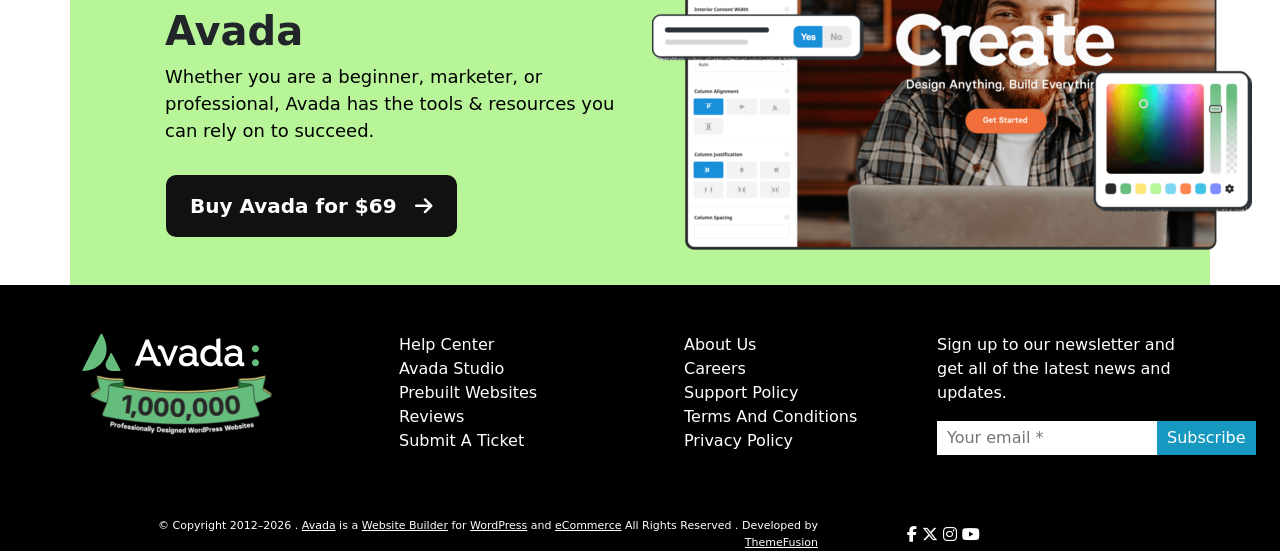
==== commit 6c9828bd: "update" ====
--- a/index.html
+++ b/index.html
@@ -135,14 +135,15 @@
                                                 </div>
                                             </div>
                                         </a>
-                                        <div class="d-flex">
-                                            <i class="fa-solid fa-bars-staggered me-3"></i>
-                                            <div>
-                                                <h6 class="fw-bold mb-1">Performance Wizard</h6>
-                                                <small class="text-muted">Optimize your website easily</small>
-                                            </div>
-                                        </div>
-
+                                        <a href="performance-wizard.html" class="text-decoration-none text-dark">
+                                            <div class="d-flex">
+                                                <i class="fa-solid fa-bars-staggered me-3"></i>
+                                                <div>
+                                                    <h6 class="fw-bold mb-1">Performance Wizard</h6>
+                                                    <small class="text-muted">Optimize your website easily</small>
+                                                </div>
+                                            </div>
+                                        </a>
                                     </div>
 
                                     <!-- Column 3 -->
@@ -198,8 +199,66 @@
                             </div>
                         </li>
                         <li class="nav-item">
-                            <a class="nav-link" href="#">Avada For</a>
+                        <li class="nav-item dropdown">
+
+                            <a class="nav-link dropdown-toggle" href="#" id="avadaForDropdown" role="button"
+                                data-bs-toggle="dropdown" aria-expanded="false">
+                                Avada For
+                            </a>
+
+                            <div class="dropdown-menu  avada-mega-menu p-3 border-0 shadow-lg rounded-3"
+                                aria-labelledby="avadaForDropdown">
+
+                                <!-- Beginners -->
+                                <a href="#" class="d-flex align-items-center justify-content-between 
+                  text-decoration-none text-dark rounded-3 p-4 mb-3" style="background:#ffe879;">
+
+                                    <div>
+                                        <h3 class="mb-2">Beginners</h3>
+                                        <p class="mb-0 rem-f">
+                                         Create your own site with ease
+                                        </p>
+                                    </div>
+
+                                    <img src="images/avada-for-beginners-menu.webp" class="img-fluid" width="110" alt="Beginners">
+                                </a>
+
+
+                                <!-- Marketers -->
+                                <a href="#" class="d-flex align-items-center justify-content-between
+                  text-decoration-none text-dark rounded-3 p-4 mb-3" style="background:#b2f28f;">
+
+                                    <div>
+                                        <h3 class="mb-2">Marketers</h3>
+                                        <p class="mb-0 rem-f">
+                                            Grow your business fast
+                                        </p>
+                                    </div>
+
+                                    <img src="images/avada-for-marketers-menu.webp" class="img-fluid" width="110" alt="Marketers">
+                                </a>
+
+
+                                <!-- Professionals -->
+                                <a href="#" class="d-flex align-items-center justify-content-between
+                  text-decoration-none text-dark rounded-3 p-4" style="background:#78cde5;">
+
+                                    <div>
+                                        <h3 class="mb-2">Professionals</h3>
+                                        <p class="mb-0 rem-f">
+                                            Optimize your project workflow
+                                        </p>
+                                    </div>
+
+                                    <img src="images/avada-for-professionals-menu.webp" class="img-fluid" width="110"
+                                        alt="Professionals">
+                                </a>
+
+                            </div>
+
                         </li>
+                        </li>
+
                         <li class="nav-item">
                             <a class="nav-link" href="#">Hosting</a>
                         </li>
--- a/css/style.css
+++ b/css/style.css
@@ -795,7 +795,8 @@
     background-color: #ffe979;
 }
 
-.builder-contant h2 {
+.builder-contant h2,
+.website-assets h2 {
     font-weight: 700;
     font-size: 40px;
 }
@@ -1151,11 +1152,15 @@
     transition: .3s;
 }
 
-.avada-cta a ,.canvas-off a {
+.avada-cta a,
+.canvas-off a,
+.fold-optimization a {
     color: #000;
 }
 
-.avada-cta a:hover ,.canvas-off a:hover {
+.avada-cta a:hover,
+.canvas-off a:hover,
+.fold-optimization a:hover {
     color: #65bd7d;
 }
 
@@ -1363,14 +1368,15 @@
     line-height: 1.7;
 }
 
-.gride-card 
-.card-img-top {
+.gride-card .card-img-top {
     width: 100%;
     padding-left: 0px;
 }
-.f-color{
+
+.f-color {
     color: #4f565d;
 }
+
 /* .flexible-menu{
     max-width: 400px;
     margin: auto;
@@ -1378,37 +1384,43 @@
 .flexible-menu img{
     width: 100%;
 } */
-.left-m{
-    margin-left:30px;
-}
-
-.flexible{
+.left-m {
+    margin-left: 30px;
+}
+
+.flexible {
     padding-top: 100px;
     padding-bottom: 100px;
 }
-.four-card{
+
+.four-card {
     padding-top: 100px;
     padding-bottom: 100px;
 }
 
-.card-image ,.wooCommerce  {
+.card-image,
+.wooCommerce {
     width: 600px;
     max-width: 100%;
     height: auto;
 }
-.shope{
-    padding-top: 100px;
-    background-color:#143876;
-    color: #fff;
-}
+
+.shope {
+    padding-top: 100px;
+    background-color: #143876;
+    color: #fff;
+}
+
 #repeatTyping {
     color: #fff;
     display: inline-block;
     transition: .3s;
 }
-.woocommerce{
-    padding-top: 100px;
-}
+
+.woocommerce {
+    padding-top: 100px;
+}
+
 /* .website-card {
     text-align: center;
 } */
@@ -1429,6 +1441,53 @@
 .wooCommerce img {
     max-width: 500px;
 }
-.canvas-off{
-    padding-top: 100px;
+
+.canvas-off {
+    padding-top: 100px;
+}
+
+.six--box {
+    padding-top: 100px;
+    padding-bottom: 100px;
+}
+
+.imgs {
+    max-width: 300px;
+    /* height: 200px; */
+}
+
+.imgs img {
+    width: 100%;
+    height: auto;
+}
+
+.f-rem {
+    font-size: 1.05rem;
+}
+
+.website-assets {
+    padding-top: 60px;
+    padding-bottom: 60px;
+    background: #143876;
+}
+
+.website-contant h2 {
+    color: #fff;
+}
+
+.website-contant p {
+    color: #fff;
+}
+
+.fold-optimization {
+    padding-top: 100px;
+    padding-bottom: 100px;
+}
+
+.avada-mega-menu {
+    width: 460px;
+    padding: 20px !important;
+}
+.rem-f{
+    font-size: 1.3rem;
 }
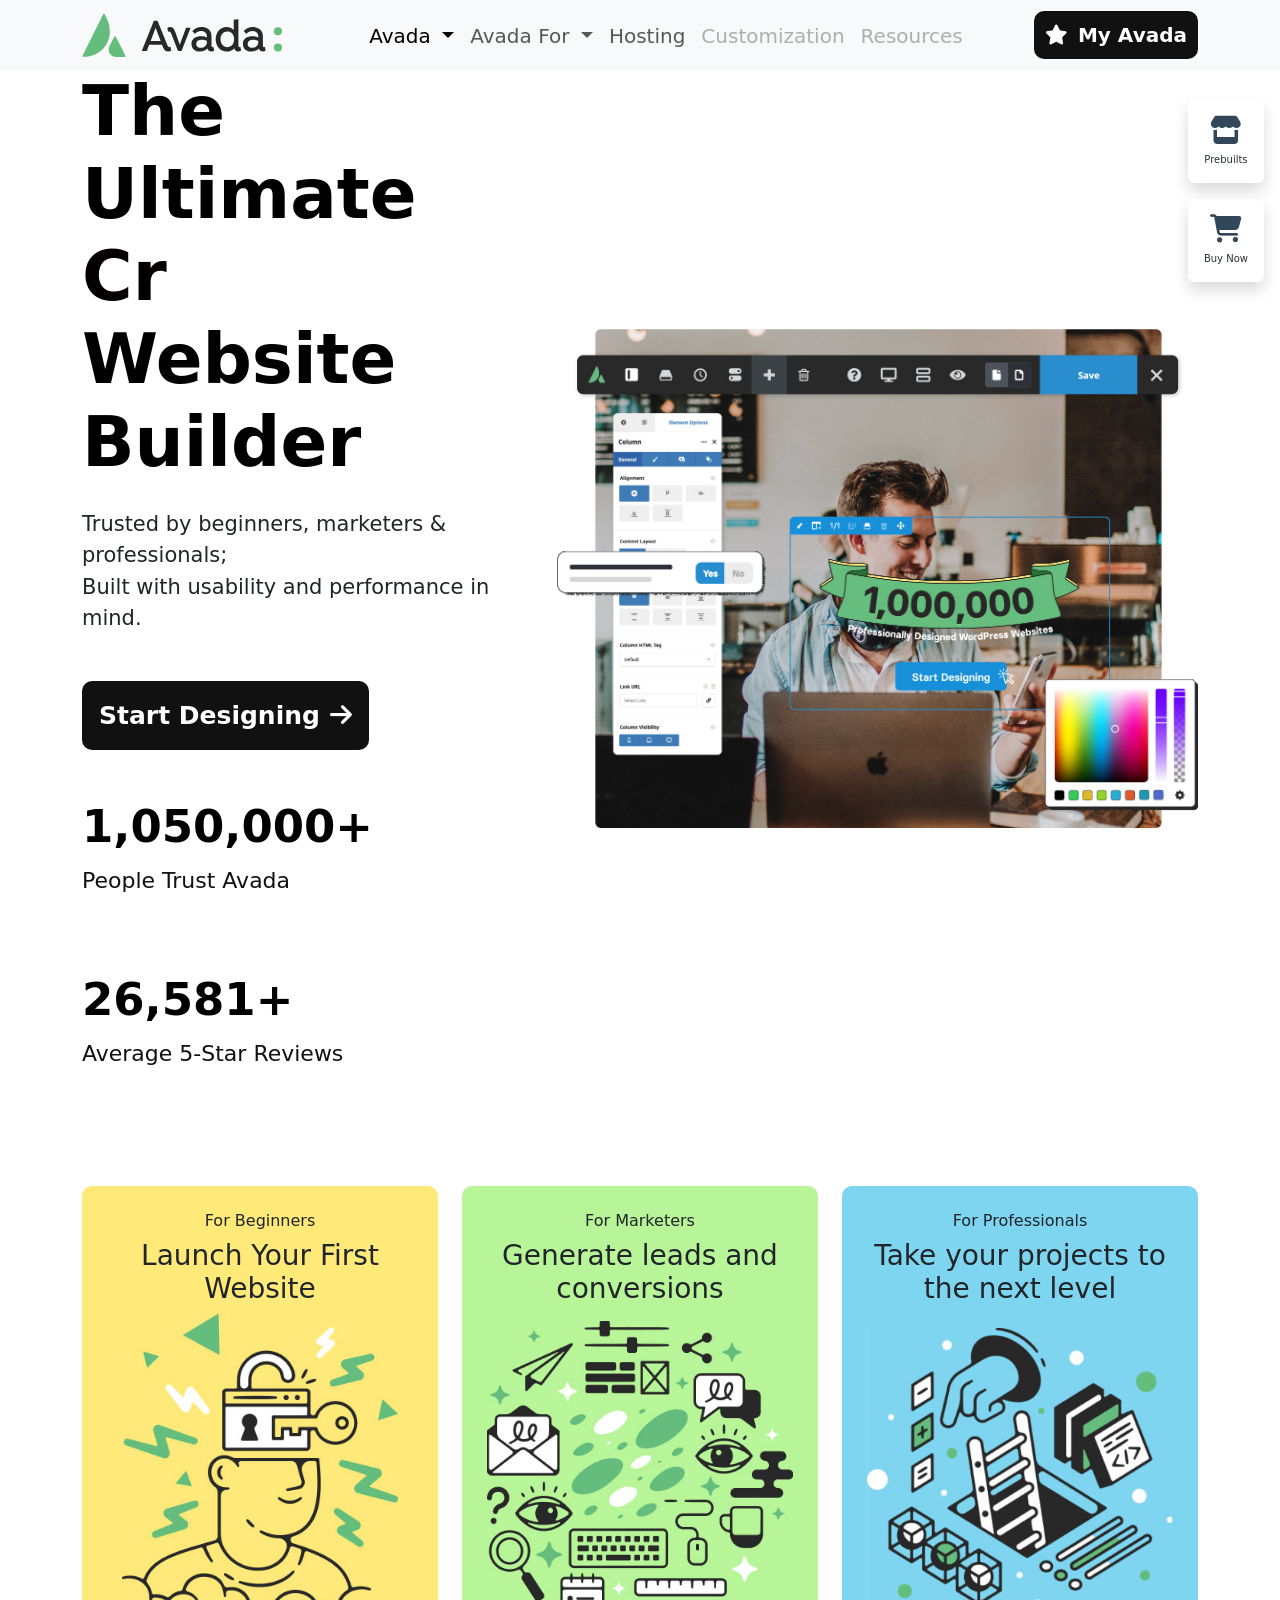
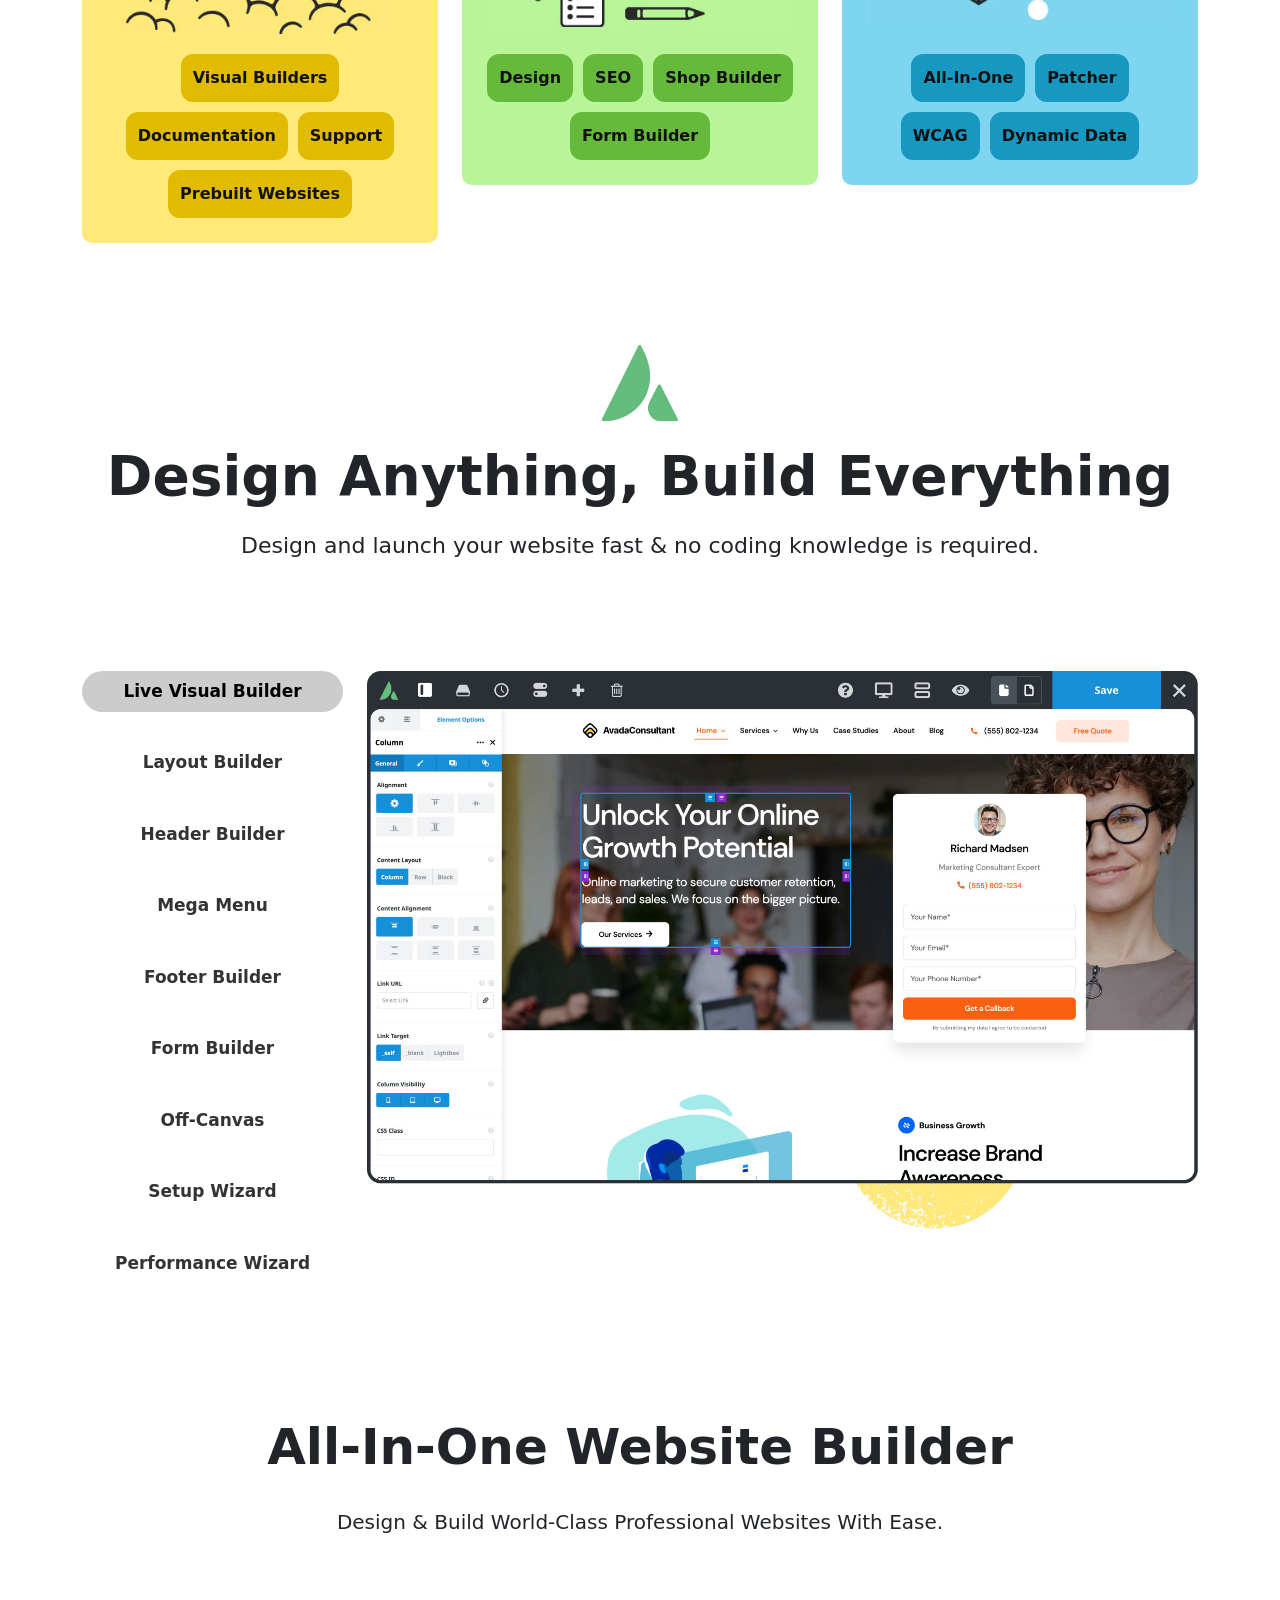
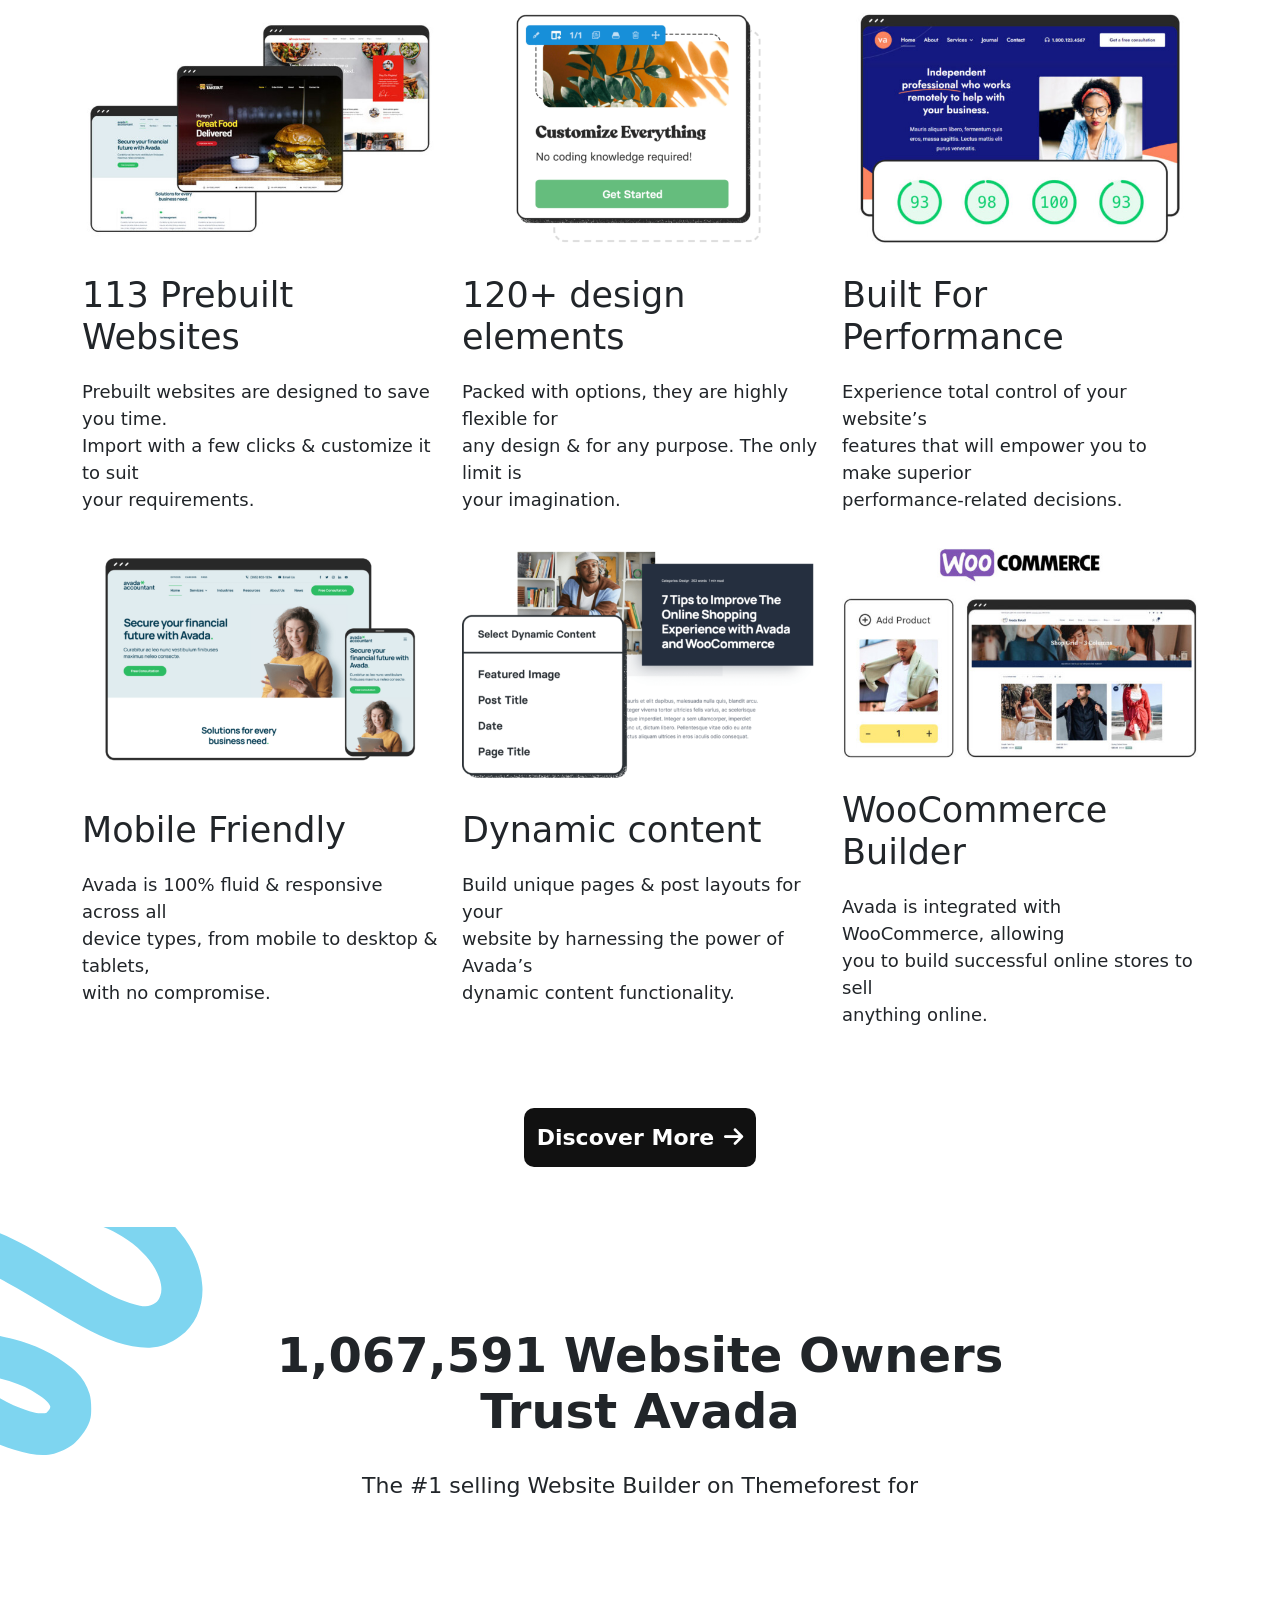
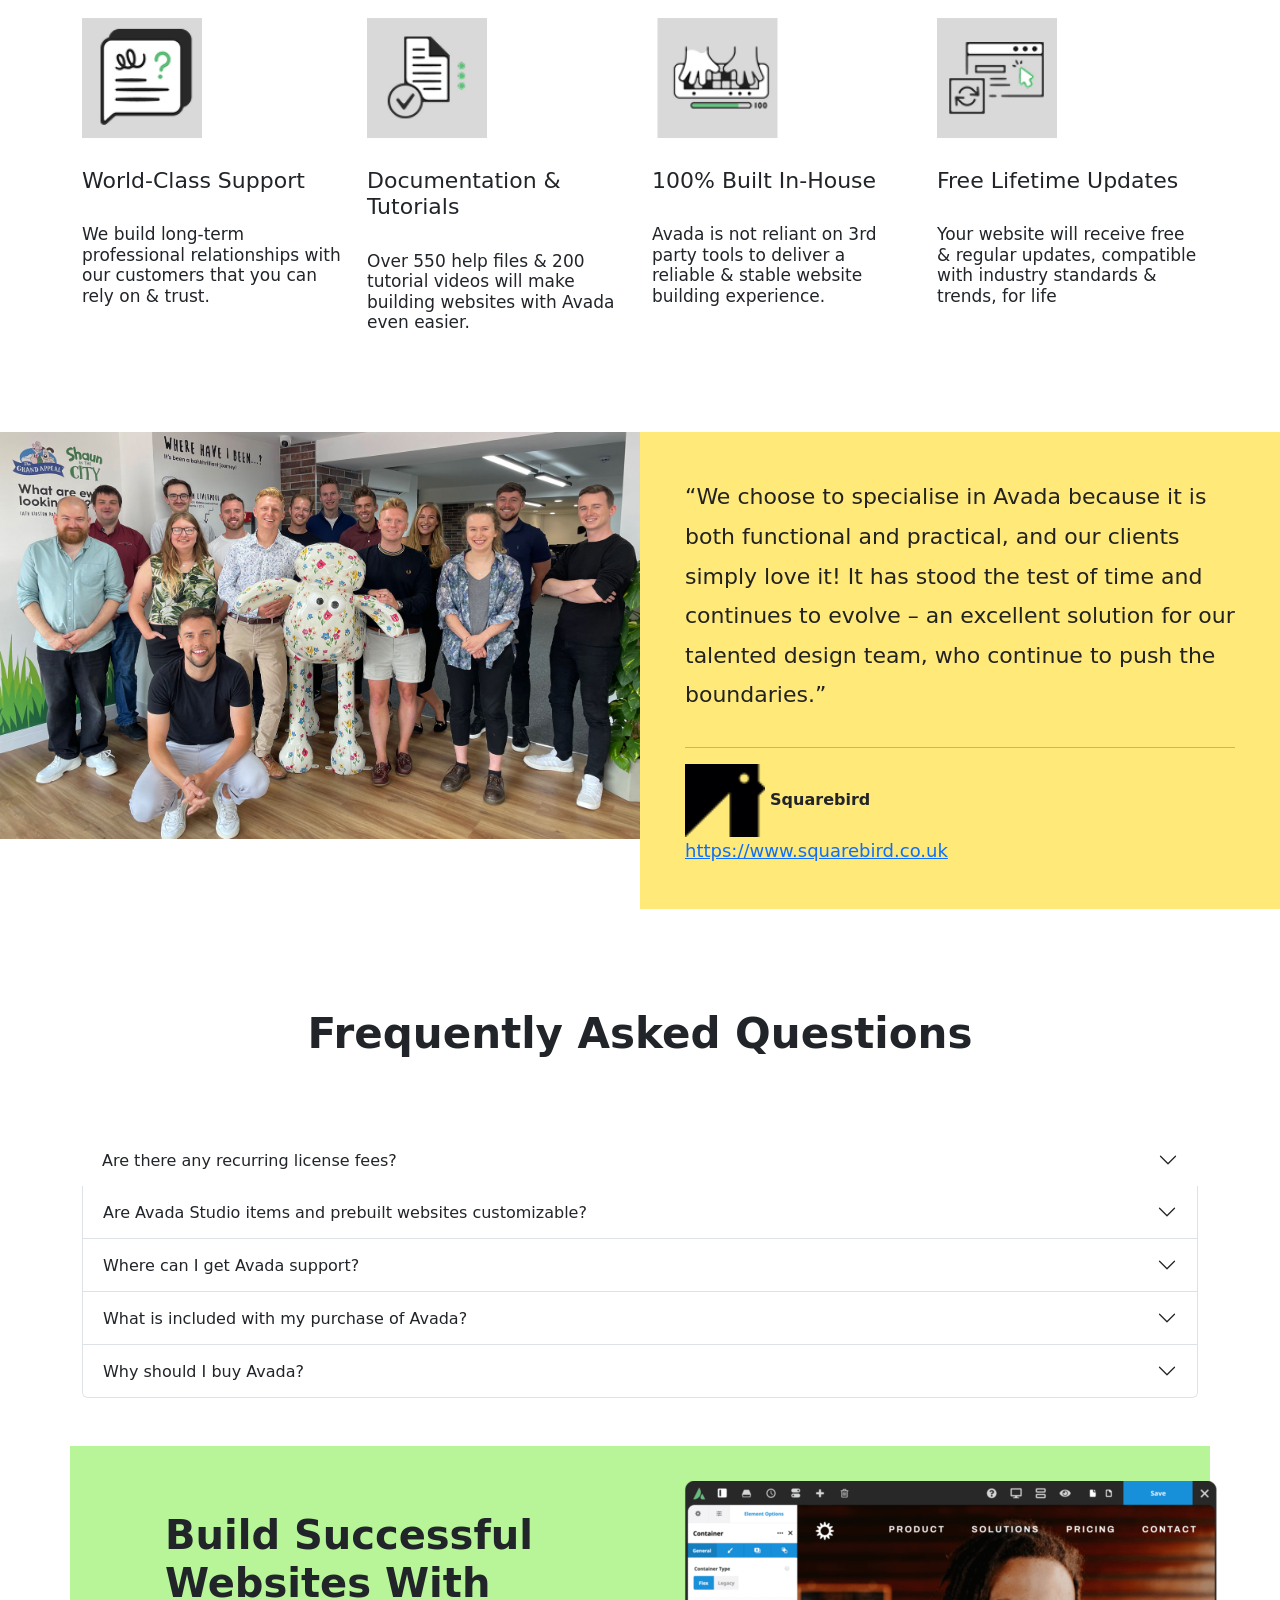
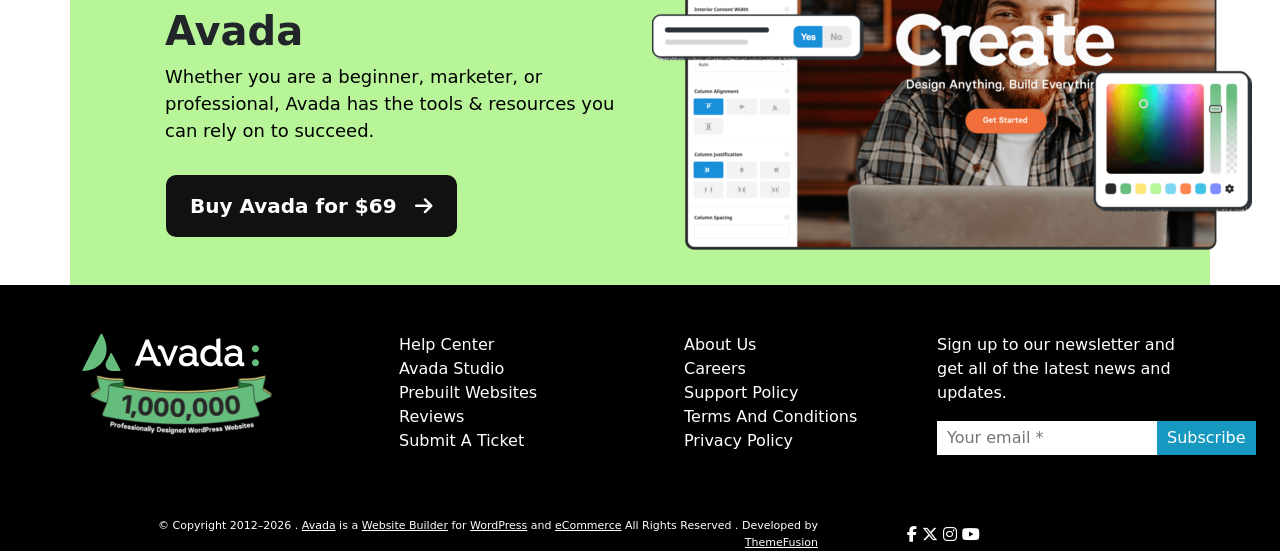
==== commit c887afa1: "upadte new page" ====
--- a/index.html
+++ b/index.html
@@ -210,23 +210,24 @@
                                 aria-labelledby="avadaForDropdown">
 
                                 <!-- Beginners -->
-                                <a href="#" class="d-flex align-items-center justify-content-between 
-                  text-decoration-none text-dark rounded-3 p-4 mb-3" style="background:#ffe879;">
+                                <a href="beginners.html" class="d-flex align-items-center justify-content-between 
+                                 text-decoration-none text-dark rounded-3 p-4 mb-3" style="background:#ffe879;">
 
                                     <div>
                                         <h3 class="mb-2">Beginners</h3>
                                         <p class="mb-0 rem-f">
-                                         Create your own site with ease
+                                            Create your own site with ease
                                         </p>
                                     </div>
 
-                                    <img src="images/avada-for-beginners-menu.webp" class="img-fluid" width="110" alt="Beginners">
+                                    <img src="images/avada-for-beginners-menu.webp" class="img-fluid" width="110"
+                                        alt="Beginners">
                                 </a>
 
 
                                 <!-- Marketers -->
                                 <a href="#" class="d-flex align-items-center justify-content-between
-                  text-decoration-none text-dark rounded-3 p-4 mb-3" style="background:#b2f28f;">
+                                  text-decoration-none text-dark rounded-3 p-4 mb-3" style="background:#b2f28f;">
 
                                     <div>
                                         <h3 class="mb-2">Marketers</h3>
@@ -235,13 +236,14 @@
                                         </p>
                                     </div>
 
-                                    <img src="images/avada-for-marketers-menu.webp" class="img-fluid" width="110" alt="Marketers">
+                                    <img src="images/avada-for-marketers-menu.webp" class="img-fluid" width="110"
+                                        alt="Marketers">
                                 </a>
 
 
                                 <!-- Professionals -->
                                 <a href="#" class="d-flex align-items-center justify-content-between
-                  text-decoration-none text-dark rounded-3 p-4" style="background:#78cde5;">
+                                   text-decoration-none text-dark rounded-3 p-4" style="background:#78cde5;">
 
                                     <div>
                                         <h3 class="mb-2">Professionals</h3>
--- a/css/style.css
+++ b/css/style.css
@@ -1488,6 +1488,133 @@
     width: 460px;
     padding: 20px !important;
 }
-.rem-f{
+
+.rem-f {
     font-size: 1.3rem;
+}
+
+.beginner-section {
+    position: relative;
+    width: 100%;
+}
+
+.beginner-image {
+    min-height: 750px;
+    background-image: url("../images/beginner-3.jpg");
+    background-size: cover;
+    background-position: center;
+    background-repeat: no-repeat;
+}
+
+.beginner-content {
+    min-height: 750px;
+    background-color: #ffe878;
+    display: flex;
+    align-items: center;
+}
+
+.beginner-inner {
+    width: 100%;
+    max-width: 620px;
+    padding: 70px 80px;
+}
+
+.beginner-small-title {
+    font-size: 20px;
+    font-weight: 500;
+    margin-bottom: 20px;
+}
+
+.beginner-inner h1 {
+    font-size: 51px;
+    line-height: 1.15;
+    font-weight: 700;
+    margin-bottom: 25px;
+}
+
+.beginner-description {
+    font-size: 17px;
+    line-height: 1.6;
+    max-width: 600px;
+    margin-bottom: 35px;
+}
+
+.beginner-btn {
+    background-color: #292929;
+    color: #ffffff;
+    font-size: 20px;
+    font-weight: 600;
+    padding: 18px 35px;
+    border-radius: 5px;
+}
+
+.beginner-btn:hover {
+    background-color: #1c1c1c;
+    color: #ffffff;
+}
+
+.beginner-btn span {
+    font-size: 28px;
+    margin-left: 15px;
+}
+
+.begginer-design {
+    padding-top: 100px;
+    padding-bottom:100px;
+}
+
+.category-btn {
+    position: relative;
+    width: auto;
+    min-width: 170px;
+    height: 68px;
+    padding: 0 30px;
+    display: flex;
+    align-items: center;
+    justify-content: center;
+    overflow: hidden;
+    font-size: 22px;
+    font-weight: 500;
+    color: #111;
+    background-color: #fff;
+}
+
+.button-text {
+    position: relative;
+    display: block;
+    height: 68px;
+    line-height: 68px;
+    overflow: hidden;
+}
+
+.button-text span {
+    display: block;
+    height: 68px;
+    line-height: 68px;
+    white-space: nowrap;
+    transition: transform 0.4s ease;
+}
+
+.button-text span:first-child {
+    transform: translateY(0);
+}
+
+.button-text span:last-child {
+    position: absolute;
+    left: 0;
+    top: 0;
+    transform: translateY(-68px);
+}
+
+.category-btn:hover .button-text span:first-child {
+    transform: translateY(68px);
+}
+
+.category-btn:hover .button-text span:last-child {
+    transform: translateY(0);
+}
+
+.avada-imgs{
+    padding-top: 100px;
+    background-color: #fff9e0;
 }
